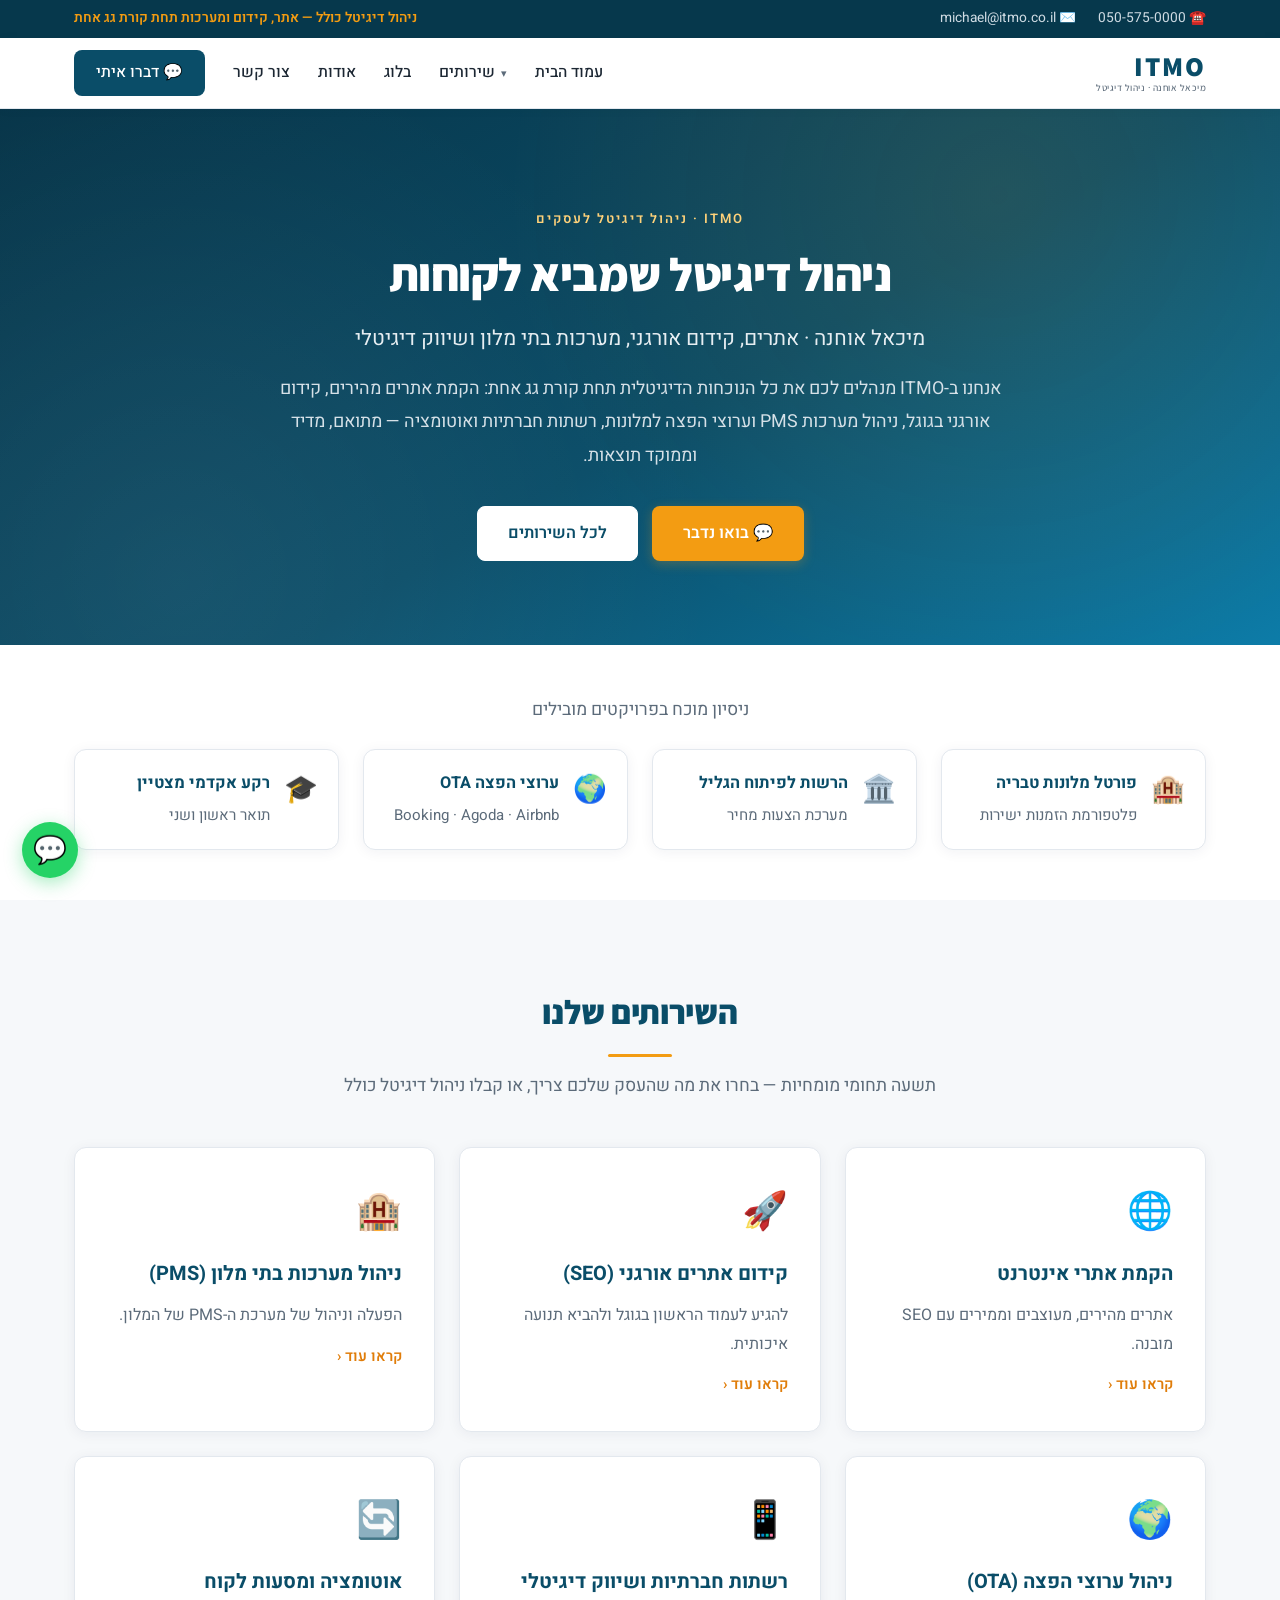
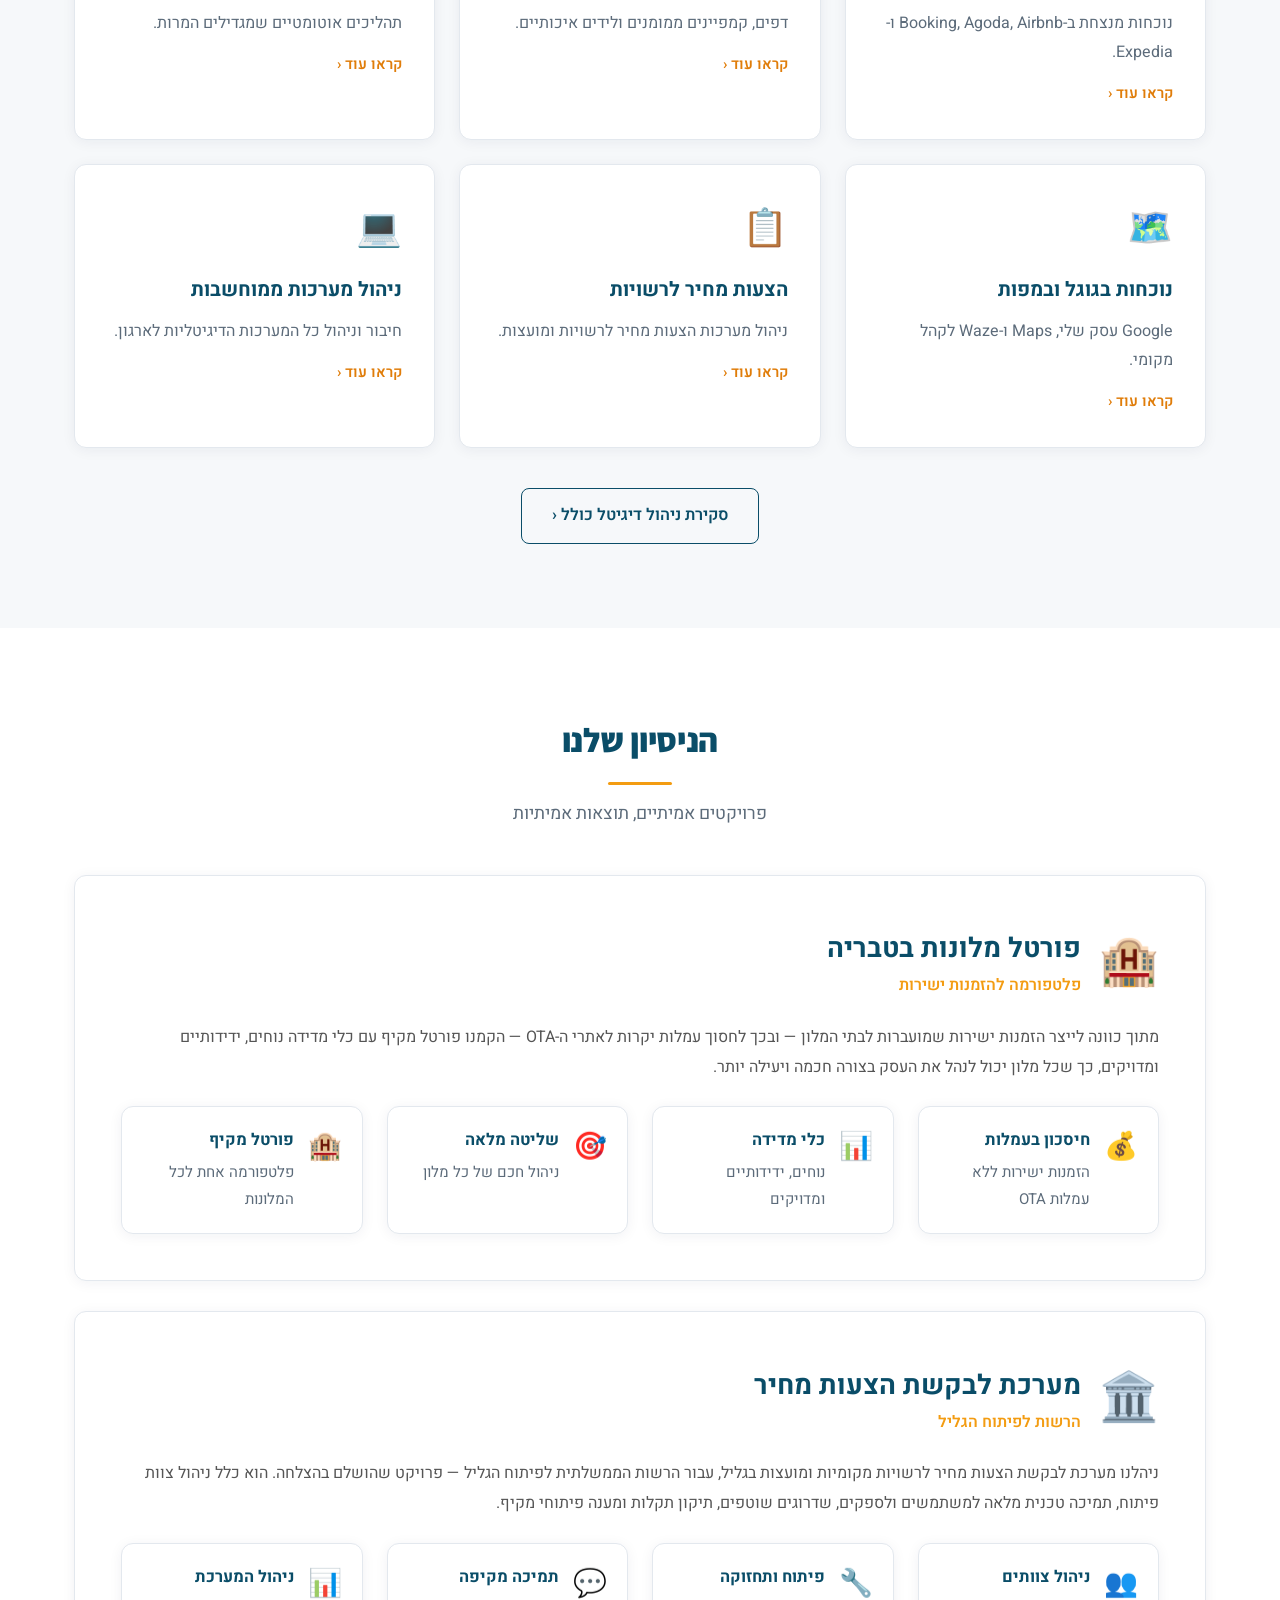
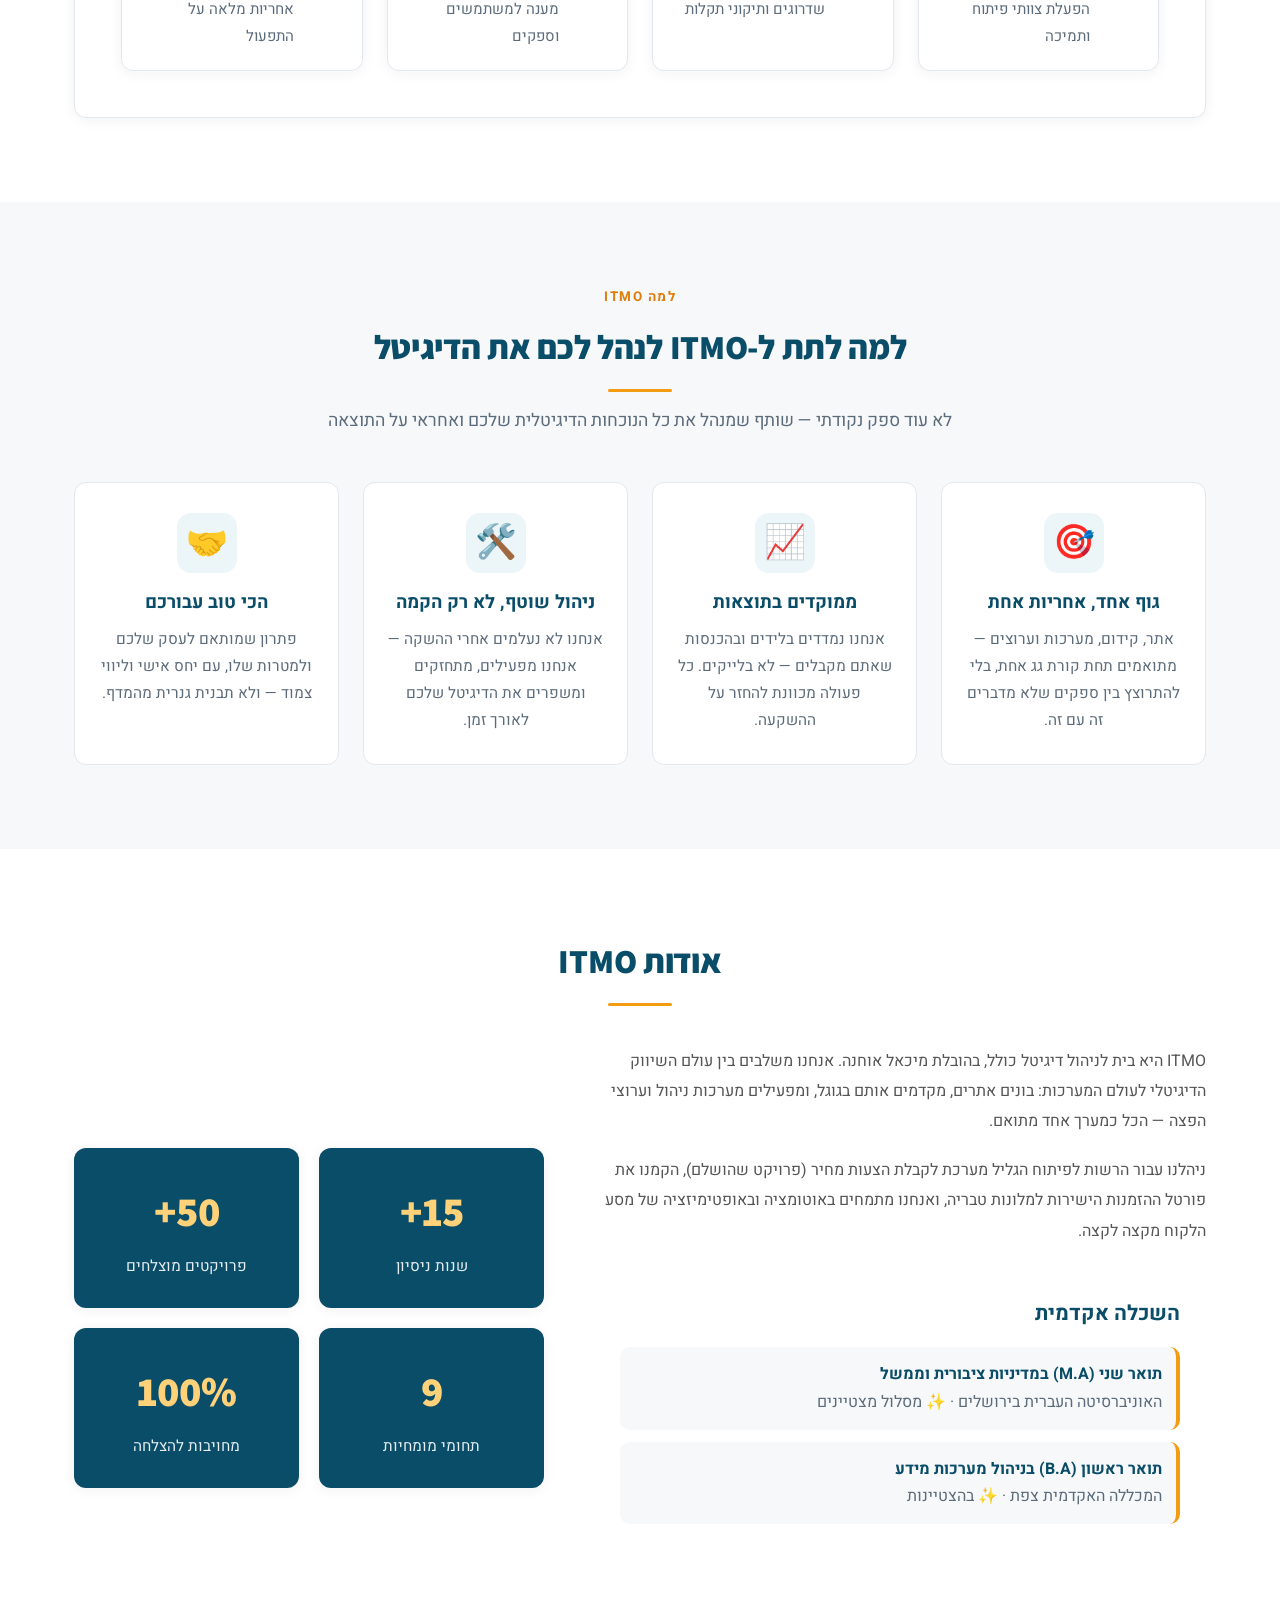
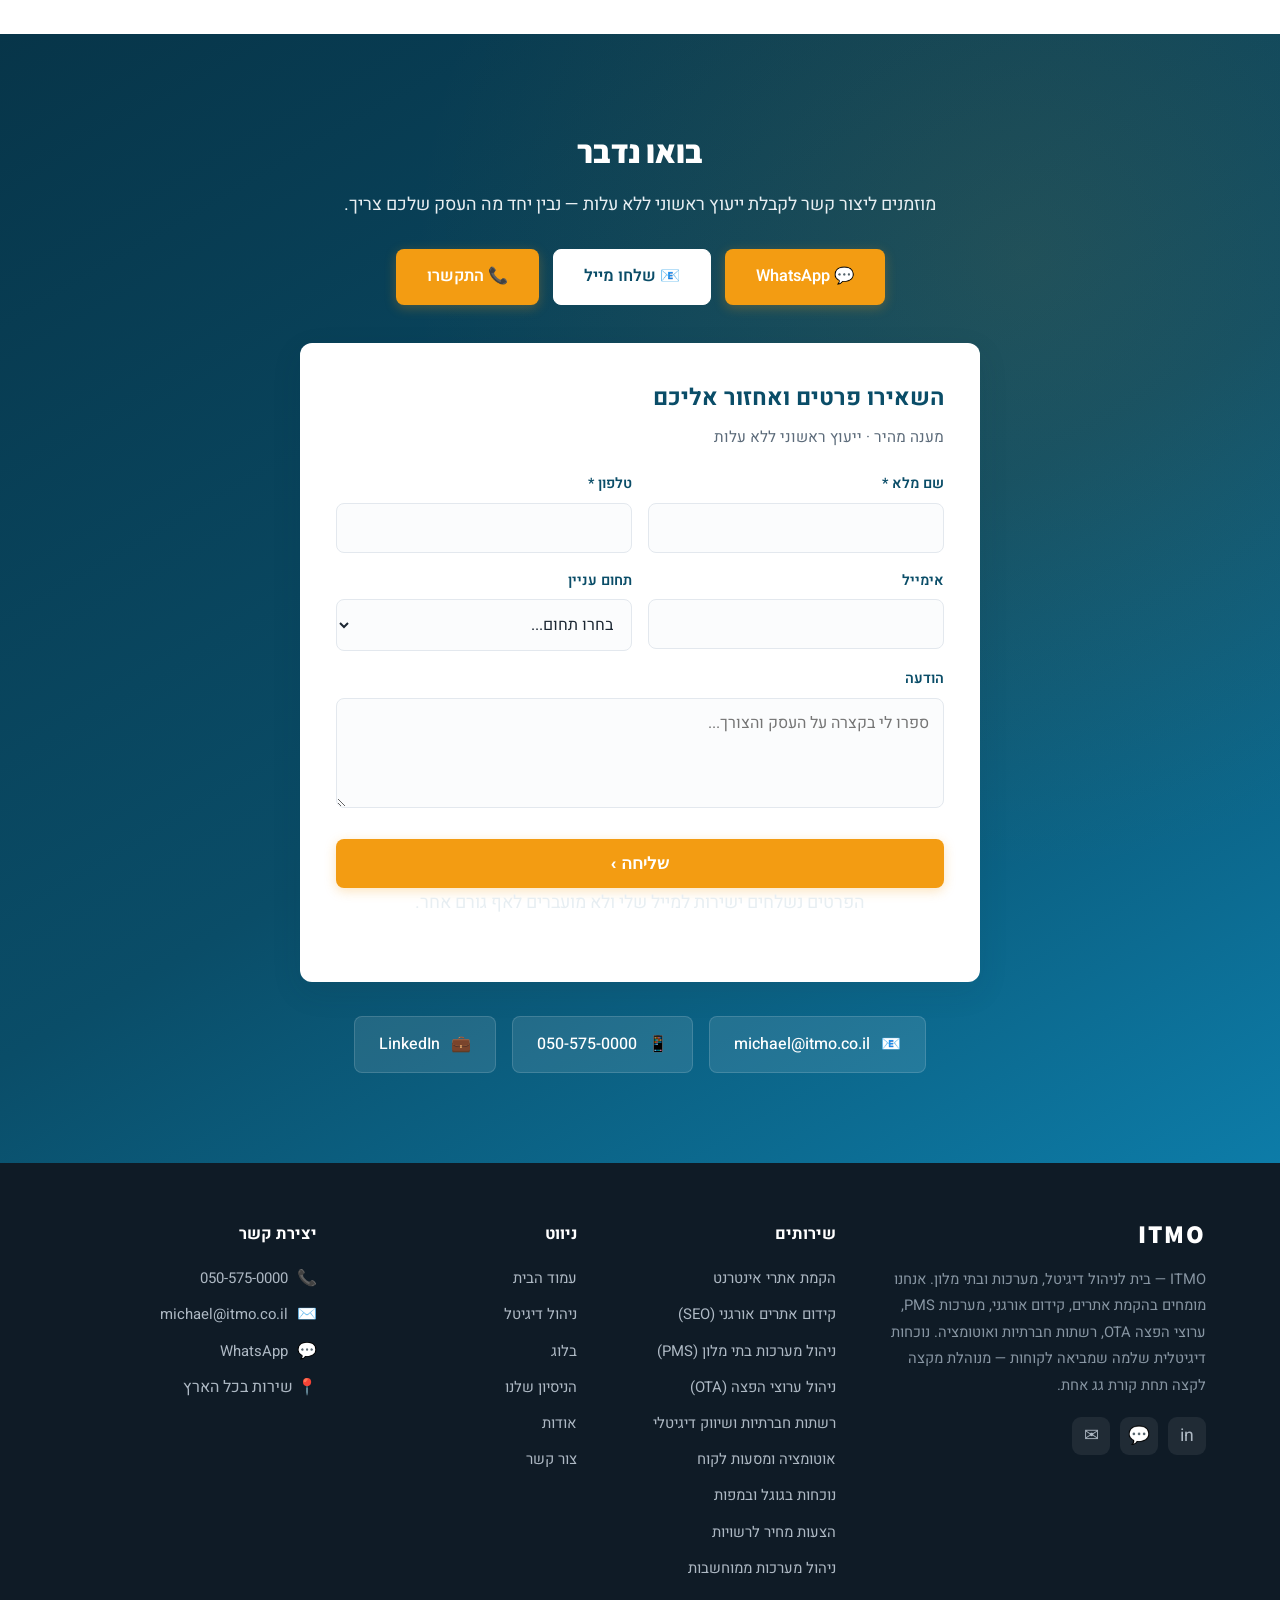
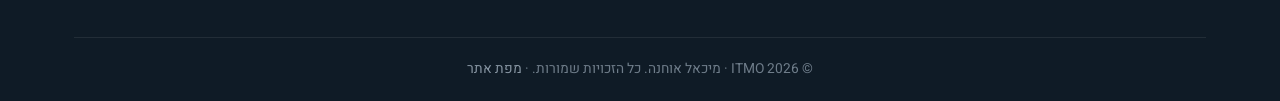
==== index.html @ 83b77271 "רענון עיצוב, קול ITMO, תיקון הגליל, טופס לידים פעיל" ====
<!DOCTYPE html>
<html lang="he" dir="rtl">
<head>
    <meta charset="UTF-8">
    <meta name="viewport" content="width=device-width, initial-scale=1.0">
    <title>ITMO - מיכאל אוחנה | ניהול דיגיטל, אתרים, SEO ומערכות בתי מלון</title>
    <meta name="description" content="מיכאל אוחנה (ITMO) — ניהול דיגיטל כולל: הקמת אתרים, קידום אורגני, מערכות בתי מלון, ערוצי הפצה OTA, רשתות חברתיות ואוטומציה. ניסיון מוכח ומדיד.">
    <meta name="keywords" content="מיכאל אוחנה, ITMO, ניהול דיגיטל, הקמת אתרים, קידום אתרים, SEO, מערכות PMS, ניהול בתי מלון, Booking, Agoda, Airbnb, ערוצי הפצה, רשתות חברתיות, אוטומציה, הרשות לפיתוח הגליל, מלונות טבריה">
    <meta name="author" content="מיכאל אוחנה - ITMO">
    <meta name="robots" content="index, follow, max-image-preview:large">
    <meta name="language" content="Hebrew">
    <meta name="geo.region" content="IL">
    <meta name="geo.placename" content="ישראל">
    <link rel="canonical" href="https://www.itmo.co.il/">

    <meta property="og:type" content="website">
    <meta property="og:url" content="https://www.itmo.co.il/">
    <meta property="og:title" content="ITMO - מיכאל אוחנה | ניהול דיגיטל, אתרים, SEO ומערכות בתי מלון">
    <meta property="og:description" content="מיכאל אוחנה (ITMO) — ניהול דיגיטל כולל: הקמת אתרים, קידום אורגני, מערכות בתי מלון, ערוצי הפצה OTA, רשתות חברתיות ואוטומציה. ניסיון מוכח ומדיד.">
    <meta property="og:locale" content="he_IL">
    <meta property="og:site_name" content="ITMO - מיכאל אוחנה">
    <meta property="og:image" content="https://www.itmo.co.il/assets/og-image.png">
    <meta property="og:image:width" content="1200">
    <meta property="og:image:height" content="630">
    <meta name="twitter:card" content="summary_large_image">
    <meta name="twitter:title" content="ITMO - מיכאל אוחנה | ניהול דיגיטל, אתרים, SEO ומערכות בתי מלון">
    <meta name="twitter:description" content="מיכאל אוחנה (ITMO) — ניהול דיגיטל כולל: הקמת אתרים, קידום אורגני, מערכות בתי מלון, ערוצי הפצה OTA, רשתות חברתיות ואוטומציה. ניסיון מוכח ומדיד.">
    <meta name="twitter:image" content="https://www.itmo.co.il/assets/og-image.png">

    <meta name="theme-color" content="#0a4d68">
    <link rel="icon" type="image/svg+xml" href="/assets/favicon.svg">
    <link rel="icon" href="/assets/favicon.ico" sizes="any">
    <link rel="icon" type="image/png" href="/assets/favicon-32.png">
    <link rel="apple-touch-icon" href="/assets/apple-touch-icon.png">

    <link rel="preconnect" href="https://fonts.googleapis.com">
    <link rel="preconnect" href="https://fonts.gstatic.com" crossorigin>
    <link href="https://fonts.googleapis.com/css2?family=Heebo:wght@300;400;500;600;700;800&family=Assistant:wght@300;400;600;700;800&display=swap" rel="stylesheet">
    <link rel="stylesheet" href="/assets/css/main.css">

    <script type="application/ld+json">
[
  {
    "@context": "https://schema.org",
    "@type": "ProfessionalService",
    "name": "ITMO - מיכאל אוחנה",
    "image": "https://www.itmo.co.il/assets/og-image.png",
    "description": "ניהול דיגיטל כולל: הקמת אתרים, קידום אורגני, מערכות ניהול בתי מלון, ערוצי הפצה OTA, רשתות חברתיות ואוטומציה.",
    "url": "https://www.itmo.co.il",
    "telephone": "+972-50-5750000",
    "email": "michael@itmo.co.il",
    "priceRange": "₪₪",
    "areaServed": {
      "@type": "Country",
      "name": "ישראל"
    },
    "address": {
      "@type": "PostalAddress",
      "addressCountry": "IL",
      "addressLocality": "ישראל"
    },
    "founder": {
      "@type": "Person",
      "name": "מיכאל אוחנה",
      "jobTitle": "מנהל דיגיטל, מערכות ובתי מלון",
      "email": "michael@itmo.co.il",
      "telephone": "+972-50-5750000",
      "alumniOf": [
        {
          "@type": "EducationalOrganization",
          "name": "האוניברסיטה העברית בירושלים",
          "description": "תואר שני במדיניות ציבורית וממשל - מסלול מצטיינים"
        },
        {
          "@type": "EducationalOrganization",
          "name": "המכללה האקדמית צפת",
          "description": "תואר ראשון בניהול מערכות מידע - בהצטיינות"
        }
      ]
    },
    "sameAs": [
      "https://linkedin.com/in/michael-ohana-informationtechnology",
      "https://wa.me/972505750000"
    ],
    "makesOffer": [
      {
        "@type": "Offer",
        "itemOffered": {
          "@type": "Service",
          "name": "הקמת אתרי אינטרנט",
          "url": "https://www.itmo.co.il/services/web-development.html"
        }
      },
      {
        "@type": "Offer",
        "itemOffered": {
          "@type": "Service",
          "name": "קידום אתרים אורגני (SEO)",
          "url": "https://www.itmo.co.il/services/seo.html"
        }
      },
      {
        "@type": "Offer",
        "itemOffered": {
          "@type": "Service",
          "name": "ניהול מערכות בתי מלון (PMS)",
          "url": "https://www.itmo.co.il/services/hotel-management-systems.html"
        }
      },
      {
        "@type": "Offer",
        "itemOffered": {
          "@type": "Service",
          "name": "ניהול ערוצי הפצה (OTA)",
          "url": "https://www.itmo.co.il/services/ota-channel-management.html"
        }
      },
      {
        "@type": "Offer",
        "itemOffered": {
          "@type": "Service",
          "name": "רשתות חברתיות ושיווק דיגיטלי",
          "url": "https://www.itmo.co.il/services/social-media-marketing.html"
        }
      },
      {
        "@type": "Offer",
        "itemOffered": {
          "@type": "Service",
          "name": "אוטומציה ומסעות לקוח",
          "url": "https://www.itmo.co.il/services/automation-customer-journey.html"
        }
      },
      {
        "@type": "Offer",
        "itemOffered": {
          "@type": "Service",
          "name": "נוכחות בגוגל ובמפות",
          "url": "https://www.itmo.co.il/services/google-business-local.html"
        }
      },
      {
        "@type": "Offer",
        "itemOffered": {
          "@type": "Service",
          "name": "הצעות מחיר לרשויות",
          "url": "https://www.itmo.co.il/services/procurement-systems.html"
        }
      },
      {
        "@type": "Offer",
        "itemOffered": {
          "@type": "Service",
          "name": "ניהול מערכות ממוחשבות",
          "url": "https://www.itmo.co.il/services/it-systems-management.html"
        }
      }
    ]
  },
  {
    "@context": "https://schema.org",
    "@type": "WebSite",
    "name": "ITMO - מיכאל אוחנה",
    "url": "https://www.itmo.co.il",
    "inLanguage": "he"
  }
]
    </script>
</head>
<body>
    <header class="site-header">
        <div class="topbar"><div class="container">
            <div class="tb-links">
                <a href="tel:+972-50-5750000">☎️ 050-575-0000</a>
                <a href="mailto:michael@itmo.co.il">✉️ michael@itmo.co.il</a>
            </div>
            <span class="tb-tag">ניהול דיגיטל כולל — אתר, קידום ומערכות תחת קורת גג אחת</span>
        </div></div>
        <div class="nav-wrap"><div class="container">
            <nav class="main-nav">
                <a href="/" class="logo">ITMO<small>מיכאל אוחנה · ניהול דיגיטל</small></a>
                <button class="nav-toggle" aria-label="תפריט" onclick="document.getElementById('navlinks').classList.toggle('open')">☰</button>
                <ul class="nav-links" id="navlinks">
                    <li><a href="/">עמוד הבית</a></li>
                    <li class="has-dropdown">
                        <a href="/services/digital-management.html">שירותים</a>
                        <ul class="dropdown">
                            <li><a href="/services/digital-management.html">🧭 ניהול דיגיטל (סקירה כללית)</a></li>
                            <li><a href="/services/web-development.html">🌐 הקמת אתרי אינטרנט</a></li><li><a href="/services/seo.html">🚀 קידום אתרים אורגני (SEO)</a></li><li><a href="/services/hotel-management-systems.html">🏨 ניהול מערכות בתי מלון (PMS)</a></li><li><a href="/services/ota-channel-management.html">🌍 ניהול ערוצי הפצה (OTA)</a></li><li><a href="/services/social-media-marketing.html">📱 רשתות חברתיות ושיווק דיגיטלי</a></li><li><a href="/services/automation-customer-journey.html">🔄 אוטומציה ומסעות לקוח</a></li><li><a href="/services/google-business-local.html">🗺️ נוכחות בגוגל ובמפות</a></li><li><a href="/services/procurement-systems.html">📋 הצעות מחיר לרשויות</a></li><li><a href="/services/it-systems-management.html">💻 ניהול מערכות ממוחשבות</a></li>
                        </ul>
                    </li>
                    <li><a href="/blog.html">בלוג</a></li>
                    <li><a href="/#about">אודות</a></li>
                    <li><a href="/#contact">צור קשר</a></li>
                    <li><a class="nav-cta" href="https://wa.me/972505750000" target="_blank" rel="noopener">💬 דברו איתי</a></li>
                </ul>
            </nav>
        </div></div>
    </header>
    <section class="hero"><div class="container"><div class="hero-content">
        <span class="eyebrow">ITMO · ניהול דיגיטל לעסקים</span>
        <h1>ניהול דיגיטל שמביא לקוחות</h1>
        <p class="subtitle">מיכאל אוחנה · אתרים, קידום אורגני, מערכות בתי מלון ושיווק דיגיטלי</p>
        <p class="description">אנחנו ב-ITMO מנהלים לכם את כל הנוכחות הדיגיטלית תחת קורת גג אחת: הקמת אתרים מהירים, קידום אורגני בגוגל, ניהול מערכות PMS וערוצי הפצה למלונות, רשתות חברתיות ואוטומציה — מתואם, מדיד וממוקד תוצאות.</p>
        <div class="cta-buttons">
            <a href="https://wa.me/972505750000" target="_blank" rel="noopener" class="btn btn-primary">💬 בואו נדבר</a>
            <a href="/services/digital-management.html" class="btn btn-secondary">לכל השירותים</a>
        </div></div></div></section>

    <section class="section section--white" style="padding:50px 0;"><div class="container">
        <p class="section-subtitle" style="margin-bottom:24px;">ניסיון מוכח בפרויקטים מובילים</p>
        <div class="grid grid-4" style="margin-top:0;">
            <div class="feature"><span class="ficon">🏨</span><div><strong>פורטל מלונות טבריה</strong><span>פלטפורמת הזמנות ישירות</span></div></div>
            <div class="feature"><span class="ficon">🏛️</span><div><strong>הרשות לפיתוח הגליל</strong><span>מערכת הצעות מחיר</span></div></div>
            <div class="feature"><span class="ficon">🌍</span><div><strong>ערוצי הפצה OTA</strong><span>Booking · Agoda · Airbnb</span></div></div>
            <div class="feature"><span class="ficon">🎓</span><div><strong>רקע אקדמי מצטיין</strong><span>תואר ראשון ושני</span></div></div>
        </div></div></section>

    <section id="services" class="section section--alt"><div class="container">
        <h2 class="section-title">השירותים שלנו</h2>
        <p class="section-subtitle">תשעה תחומי מומחיות — בחרו את מה שהעסק שלכם צריך, או קבלו ניהול דיגיטל כולל</p>
        <div class="grid grid-3"><a class="service-link" href="/services/web-development.html"><div class="card"><span class="icon">🌐</span><h3>הקמת אתרי אינטרנט</h3><p>אתרים מהירים, מעוצבים וממירים עם SEO מובנה.</p><span class="more">קראו עוד ‹</span></div></a><a class="service-link" href="/services/seo.html"><div class="card"><span class="icon">🚀</span><h3>קידום אתרים אורגני (SEO)</h3><p>להגיע לעמוד הראשון בגוגל ולהביא תנועה איכותית.</p><span class="more">קראו עוד ‹</span></div></a><a class="service-link" href="/services/hotel-management-systems.html"><div class="card"><span class="icon">🏨</span><h3>ניהול מערכות בתי מלון (PMS)</h3><p>הפעלה וניהול של מערכת ה-PMS של המלון.</p><span class="more">קראו עוד ‹</span></div></a><a class="service-link" href="/services/ota-channel-management.html"><div class="card"><span class="icon">🌍</span><h3>ניהול ערוצי הפצה (OTA)</h3><p>נוכחות מנצחת ב-Booking, Agoda, Airbnb ו-Expedia.</p><span class="more">קראו עוד ‹</span></div></a><a class="service-link" href="/services/social-media-marketing.html"><div class="card"><span class="icon">📱</span><h3>רשתות חברתיות ושיווק דיגיטלי</h3><p>דפים, קמפיינים ממומנים ולידים איכותיים.</p><span class="more">קראו עוד ‹</span></div></a><a class="service-link" href="/services/automation-customer-journey.html"><div class="card"><span class="icon">🔄</span><h3>אוטומציה ומסעות לקוח</h3><p>תהליכים אוטומטיים שמגדילים המרות.</p><span class="more">קראו עוד ‹</span></div></a><a class="service-link" href="/services/google-business-local.html"><div class="card"><span class="icon">🗺️</span><h3>נוכחות בגוגל ובמפות</h3><p>Google עסק שלי, Maps ו-Waze לקהל מקומי.</p><span class="more">קראו עוד ‹</span></div></a><a class="service-link" href="/services/procurement-systems.html"><div class="card"><span class="icon">📋</span><h3>הצעות מחיר לרשויות</h3><p>ניהול מערכות הצעות מחיר לרשויות ומועצות.</p><span class="more">קראו עוד ‹</span></div></a><a class="service-link" href="/services/it-systems-management.html"><div class="card"><span class="icon">💻</span><h3>ניהול מערכות ממוחשבות</h3><p>חיבור וניהול כל המערכות הדיגיטליות לארגון.</p><span class="more">קראו עוד ‹</span></div></a></div>
        <div style="text-align:center;margin-top:40px;"><a href="/services/digital-management.html" class="btn btn-outline">סקירת ניהול דיגיטל כולל ‹</a></div>
    </div></section>

    <section id="featured" class="section section--white"><div class="container">
        <h2 class="section-title">הניסיון שלנו</h2><p class="section-subtitle">פרויקטים אמיתיים, תוצאות אמיתיות</p>
        <div class="card" style="padding:46px;margin-top:30px;">
            <div style="display:flex;gap:18px;align-items:center;margin-bottom:18px;flex-wrap:wrap;">
                <div style="font-size:3rem;">🏨</div><div><h3 style="font-size:1.7rem;margin:0;">פורטל מלונות בטבריה</h3>
                <p style="color:var(--accent);font-weight:600;margin:0;">פלטפורמה להזמנות ישירות</p></div></div>
            <p style="color:#555;line-height:1.9;">מתוך כוונה לייצר הזמנות ישירות שמועברות לבתי המלון — ובכך לחסוך עמלות יקרות לאתרי ה-OTA — הקמנו פורטל מקיף עם כלי מדידה נוחים, ידידותיים ומדויקים, כך שכל מלון יכול לנהל את העסק בצורה חכמה ויעילה יותר.</p>
            <div class="grid grid-4" style="margin-top:24px;">
                <div class="feature"><span class="ficon">💰</span><div><strong>חיסכון בעמלות</strong><span>הזמנות ישירות ללא עמלות OTA</span></div></div>
                <div class="feature"><span class="ficon">📊</span><div><strong>כלי מדידה</strong><span>נוחים, ידידותיים ומדויקים</span></div></div>
                <div class="feature"><span class="ficon">🎯</span><div><strong>שליטה מלאה</strong><span>ניהול חכם של כל מלון</span></div></div>
                <div class="feature"><span class="ficon">🏨</span><div><strong>פורטל מקיף</strong><span>פלטפורמה אחת לכל המלונות</span></div></div>
            </div></div>
        <div class="card" style="padding:46px;margin-top:30px;">
            <div style="display:flex;gap:18px;align-items:center;margin-bottom:18px;flex-wrap:wrap;">
                <div style="font-size:3rem;">🏛️</div><div><h3 style="font-size:1.7rem;margin:0;">מערכת לבקשת הצעות מחיר</h3>
                <p style="color:var(--accent);font-weight:600;margin:0;">הרשות לפיתוח הגליל</p></div></div>
            <p style="color:#555;line-height:1.9;">ניהלנו מערכת לבקשת הצעות מחיר לרשויות מקומיות ומועצות בגליל, עבור הרשות הממשלתית לפיתוח הגליל — פרויקט שהושלם בהצלחה. הוא כלל ניהול צוות פיתוח, תמיכה טכנית מלאה למשתמשים ולספקים, שדרוגים שוטפים, תיקון תקלות ומענה פיתוחי מקיף.</p>
            <div class="grid grid-4" style="margin-top:24px;">
                <div class="feature"><span class="ficon">👥</span><div><strong>ניהול צוותים</strong><span>הפעלת צוותי פיתוח ותמיכה</span></div></div>
                <div class="feature"><span class="ficon">🔧</span><div><strong>פיתוח ותחזוקה</strong><span>שדרוגים ותיקוני תקלות</span></div></div>
                <div class="feature"><span class="ficon">💬</span><div><strong>תמיכה מקיפה</strong><span>מענה למשתמשים וספקים</span></div></div>
                <div class="feature"><span class="ficon">📊</span><div><strong>ניהול המערכת</strong><span>אחריות מלאה על התפעול</span></div></div>
            </div></div>
    </div></section>

        <section class="section why-band"><div class="container">
        <span class="section-eyebrow">למה ITMO</span>
        <h2 class="section-title">למה לתת ל-ITMO לנהל לכם את הדיגיטל</h2>
        <p class="section-subtitle">לא עוד ספק נקודתי — שותף שמנהל את כל הנוכחות הדיגיטלית שלכם ואחראי על התוצאה</p>
        <div class="why-grid">
            <div class="why-item"><span class="wicon">🎯</span><h4>גוף אחד, אחריות אחת</h4><p>אתר, קידום, מערכות וערוצים — מתואמים תחת קורת גג אחת, בלי להתרוצץ בין ספקים שלא מדברים זה עם זה.</p></div>
            <div class="why-item"><span class="wicon">📈</span><h4>ממוקדים בתוצאות</h4><p>אנחנו נמדדים בלידים ובהכנסות שאתם מקבלים — לא בלייקים. כל פעולה מכוונת להחזר על ההשקעה.</p></div>
            <div class="why-item"><span class="wicon">🛠️</span><h4>ניהול שוטף, לא רק הקמה</h4><p>אנחנו לא נעלמים אחרי ההשקה — אנחנו מפעילים, מתחזקים ומשפרים את הדיגיטל שלכם לאורך זמן.</p></div>
            <div class="why-item"><span class="wicon">🤝</span><h4>הכי טוב עבורכם</h4><p>פתרון שמותאם לעסק שלכם ולמטרות שלו, עם יחס אישי וליווי צמוד — ולא תבנית גנרית מהמדף.</p></div>
        </div>
    </div></section>

    <section id="about" class="section section--white"><div class="container">
        <h2 class="section-title">אודות ITMO</h2>
        <div style="display:grid;grid-template-columns:1.3fr 1fr;gap:50px;align-items:center;margin-top:40px;" class="about-grid">
            <div>
                <p style="color:#555;line-height:1.9;margin-bottom:18px;">ITMO היא בית לניהול דיגיטל כולל, בהובלת מיכאל אוחנה. אנחנו משלבים בין עולם השיווק הדיגיטלי לעולם המערכות: בונים אתרים, מקדמים אותם בגוגל, ומפעילים מערכות ניהול וערוצי הפצה — הכל כמערך אחד מתואם.</p>
                <p style="color:#555;line-height:1.9;margin-bottom:18px;">ניהלנו עבור הרשות לפיתוח הגליל מערכת לקבלת הצעות מחיר (פרויקט שהושלם), הקמנו את פורטל ההזמנות הישירות למלונות טבריה, ואנחנו מתמחים באוטומציה ובאופטימיזציה של מסע הלקוח מקצה לקצה.</p>
                <div class="education-section" style="margin-top:24px;padding:26px;background:#fff;border-radius:15px;">
                    <h4 style="color:var(--primary);font-size:1.3rem;margin-bottom:16px;">השכלה אקדמית</h4>
                    <div style="padding:14px;background:var(--light);border-radius:10px;border-right:4px solid var(--accent);margin-bottom:12px;">
                        <strong style="color:var(--primary);">תואר שני (M.A) במדיניות ציבורית וממשל</strong><br><span style="color:var(--muted);">האוניברסיטה העברית בירושלים · ✨ מסלול מצטיינים</span></div>
                    <div style="padding:14px;background:var(--light);border-radius:10px;border-right:4px solid var(--accent);">
                        <strong style="color:var(--primary);">תואר ראשון (B.A) בניהול מערכות מידע</strong><br><span style="color:var(--muted);">המכללה האקדמית צפת · ✨ בהצטיינות</span></div>
                </div></div>
            <div class="stats">
                <div class="stat-card"><span class="stat-number">15+</span><span class="stat-label">שנות ניסיון</span></div>
                <div class="stat-card"><span class="stat-number">50+</span><span class="stat-label">פרויקטים מוצלחים</span></div>
                <div class="stat-card"><span class="stat-number">9</span><span class="stat-label">תחומי מומחיות</span></div>
                <div class="stat-card"><span class="stat-number">100%</span><span class="stat-label">מחויבות להצלחה</span></div>
            </div></div>
    </div></section>

    <section id="contact" class="cta-band" style="padding:90px 0;"><div class="container">
        <h2>בואו נדבר</h2><p>מוזמנים ליצור קשר לקבלת ייעוץ ראשוני ללא עלות — נבין יחד מה העסק שלכם צריך.</p>
        <div class="cta-buttons">
            <a href="https://wa.me/972505750000" target="_blank" rel="noopener" class="btn btn-primary">💬 WhatsApp</a>
            <a href="mailto:michael@itmo.co.il" class="btn btn-secondary">📧 שלחו מייל</a>
            <a href="tel:+972-50-5750000" class="btn btn-primary">📞 התקשרו</a>
        </div>
        <form class="form-card" id="leadForm" action="https://formspree.io/f/xnjygkea" method="POST">
            <h3>השאירו פרטים ואחזור אליכם</h3><p class="sub">מענה מהיר · ייעוץ ראשוני ללא עלות</p>
            <div class="form-row">
                <div class="form-group"><label for="name">שם מלא *</label><input id="name" name="name" required></div>
                <div class="form-group"><label for="phone">טלפון *</label><input id="phone" name="phone" type="tel" required></div></div>
            <div class="form-row">
                <div class="form-group"><label for="email">אימייל</label><input id="email" name="email" type="email"></div>
                <div class="form-group"><label for="topic">תחום עניין</label><select id="topic" name="topic"><option value="">בחרו תחום...</option><option value="הקמת אתרי אינטרנט">הקמת אתרי אינטרנט</option><option value="קידום אתרים אורגני (SEO)">קידום אתרים אורגני (SEO)</option><option value="ניהול מערכות בתי מלון (PMS)">ניהול מערכות בתי מלון (PMS)</option><option value="ניהול ערוצי הפצה (OTA)">ניהול ערוצי הפצה (OTA)</option><option value="רשתות חברתיות ושיווק דיגיטלי">רשתות חברתיות ושיווק דיגיטלי</option><option value="אוטומציה ומסעות לקוח">אוטומציה ומסעות לקוח</option><option value="נוכחות בגוגל ובמפות">נוכחות בגוגל ובמפות</option><option value="הצעות מחיר לרשויות">הצעות מחיר לרשויות</option><option value="ניהול מערכות ממוחשבות">ניהול מערכות ממוחשבות</option></select></div></div>
            <div class="form-group"><label for="message">הודעה</label><textarea id="message" name="message" placeholder="ספרו לי בקצרה על העסק והצורך..."></textarea></div>
            <button type="submit" class="btn btn-primary">שליחה ›</button>
            <p class="form-note">הפרטים נשלחים ישירות למייל שלי ולא מועברים לאף גורם אחר.</p>
            <div class="form-status" id="formStatus"></div>
        </form>
        <div class="contact-info">
            <div class="contact-item"><span class="icon">📧</span><a href="mailto:michael@itmo.co.il">michael@itmo.co.il</a></div>
            <div class="contact-item"><span class="icon">📱</span><a href="tel:+972-50-5750000">050-575-0000</a></div>
            <div class="contact-item"><span class="icon">💼</span><a href="https://linkedin.com/in/michael-ohana-informationtechnology" target="_blank" rel="noopener">LinkedIn</a></div>
        </div></div></section>
    <script>
      (function(){
        var f=document.getElementById('leadForm'), s=document.getElementById('formStatus');
        if(!f) return;
        f.addEventListener('submit',function(e){
          e.preventDefault();
          var btn=f.querySelector('button[type=submit]'); btn.disabled=true; btn.textContent='שולח...';
          fetch(f.action,{method:'POST',body:new FormData(f),headers:{'Accept':'application/json'}})
          .then(function(r){ if(r.ok){ s.className='form-status ok'; s.textContent='תודה! הפרטים התקבלו ואחזור אליכם בהקדם.'; f.reset(); } else { s.className='form-status err'; s.textContent='אופס, הייתה תקלה. אפשר לפנות אליי בוואטסאפ או בטלפון.'; } })
          .catch(function(){ s.className='form-status err'; s.textContent='אופס, הייתה תקלה. אפשר לפנות אליי בוואטסאפ או בטלפון.'; })
          .finally(function(){ btn.disabled=false; btn.textContent='שליחה ›'; });
        });
      })();
    </script>
    <footer class="site-footer">
        <div class="container">
            <div class="footer-grid">
                <div class="footer-col footer-brand">
                    <a href="/" class="logo">ITMO</a>
                    <p class="footer-about">
                        ITMO — בית לניהול דיגיטל, מערכות ובתי מלון. אנחנו מומחים בהקמת אתרים, קידום אורגני,
                        מערכות PMS, ערוצי הפצה OTA, רשתות חברתיות ואוטומציה. נוכחות דיגיטלית שלמה
                        שמביאה לקוחות — מנוהלת מקצה לקצה תחת קורת גג אחת.
                    </p>
                    <div class="footer-social">
                        <a href="https://linkedin.com/in/michael-ohana-informationtechnology" target="_blank" rel="noopener" aria-label="LinkedIn">in</a>
                        <a href="https://wa.me/972505750000" target="_blank" rel="noopener" aria-label="WhatsApp">💬</a>
                        <a href="mailto:michael@itmo.co.il" aria-label="Email">✉</a>
                    </div>
                </div>
                <div class="footer-col">
                    <h4>שירותים</h4>
                    <ul><li><a href="/services/web-development.html">הקמת אתרי אינטרנט</a></li><li><a href="/services/seo.html">קידום אתרים אורגני (SEO)</a></li><li><a href="/services/hotel-management-systems.html">ניהול מערכות בתי מלון (PMS)</a></li><li><a href="/services/ota-channel-management.html">ניהול ערוצי הפצה (OTA)</a></li><li><a href="/services/social-media-marketing.html">רשתות חברתיות ושיווק דיגיטלי</a></li><li><a href="/services/automation-customer-journey.html">אוטומציה ומסעות לקוח</a></li><li><a href="/services/google-business-local.html">נוכחות בגוגל ובמפות</a></li><li><a href="/services/procurement-systems.html">הצעות מחיר לרשויות</a></li><li><a href="/services/it-systems-management.html">ניהול מערכות ממוחשבות</a></li></ul>
                </div>
                <div class="footer-col">
                    <h4>ניווט</h4>
                    <ul>
                        <li><a href="/">עמוד הבית</a></li>
                        <li><a href="/services/digital-management.html">ניהול דיגיטל</a></li>
                        <li><a href="/blog.html">בלוג</a></li>
                        <li><a href="/#featured">הניסיון שלנו</a></li>
                        <li><a href="/#about">אודות</a></li>
                        <li><a href="/#contact">צור קשר</a></li>
                    </ul>
                </div>
                <div class="footer-col">
                    <h4>יצירת קשר</h4>
                    <ul class="footer-contact">
                        <li>📞 <a href="tel:+972-50-5750000">050-575-0000</a></li>
                        <li>✉️ <a href="mailto:michael@itmo.co.il">michael@itmo.co.il</a></li>
                        <li>💬 <a href="https://wa.me/972505750000" target="_blank" rel="noopener">WhatsApp</a></li>
                        <li>📍 שירות בכל הארץ</li>
                    </ul>
                </div>
            </div>
            <div class="footer-bottom">
                <p>&copy; 2026 ITMO · מיכאל אוחנה. כל הזכויות שמורות. · <a href="/sitemap.xml">מפת אתר</a></p>
            </div>
        </div>
    </footer>
    <a class="wa-float" href="https://wa.me/972505750000" target="_blank" rel="noopener" aria-label="WhatsApp">💬</a>
    <script>
      document.querySelectorAll('.nav-links a:not(.has-dropdown > a)').forEach(a=>{
        a.addEventListener('click',()=>document.getElementById('navlinks').classList.remove('open'));
      });
    </script>
</body>
</html>
---- assets/css/main.css ----
/* ============================================
   ITMO – ניהול דיגיטל | Shared Stylesheet
   RTL Hebrew | Professional, restrained, corporate
   ============================================ */

:root {
    --primary: #0a4d68;
    --primary-light: #0d7ca8;
    --primary-dark: #06384c;
    --accent: #f39c12;
    --accent-dark: #e07d0a;
    --ink: #1c2733;
    --dark: #1c2733;
    --muted: #5c6b7a;
    --light: #f6f8fa;
    --line: #e3e8ee;
    --line-soft: #eef2f6;
    --gradient-1: linear-gradient(135deg, #0a4d68 0%, #0d7ca8 100%);
    --gradient-2: linear-gradient(135deg, #f39c12 0%, #e07d0a 100%);
    --gradient-hero: linear-gradient(150deg, #073549 0%, #0a4d68 55%, #0d7ca8 100%);
    --shadow: 0 2px 14px rgba(16, 42, 67, 0.06);
    --shadow-hover: 0 10px 30px rgba(16, 42, 67, 0.11);
    --radius: 12px;
    --radius-sm: 8px;
}

* { margin: 0; padding: 0; box-sizing: border-box; }
html { scroll-behavior: smooth; }
body {
    font-family: 'Heebo', sans-serif;
    background: #fff;
    color: var(--ink);
    line-height: 1.7;
    overflow-x: hidden;
    -webkit-font-smoothing: antialiased;
}
a { color: inherit; }
.container { max-width: 1180px; margin: 0 auto; padding: 0 24px; }
.section { padding: 84px 0; }
.section--alt { background: var(--light); }
.section--white { background: #fff; }
img { max-width: 100%; height: auto; }

/* ---------- Top utility bar ---------- */
.topbar { background: var(--primary-dark); color: #cfdbe3; font-size: 0.86rem; }
.topbar .container { display: flex; justify-content: space-between; align-items: center; height: 38px; }
.topbar a { color: #cfdbe3; text-decoration: none; transition: color .2s; }
.topbar a:hover { color: #fff; }
.topbar .tb-links { display: flex; gap: 22px; }
.topbar .tb-tag { color: var(--accent); font-weight: 600; }
@media (max-width: 768px){ .topbar .tb-tag { display: none; } .topbar .container { justify-content: center; } }

/* ---------- Header ---------- */
header.site-header { position: sticky; top: 0; z-index: 1000; }
.nav-wrap { background: #fff; border-bottom: 1px solid var(--line); box-shadow: 0 1px 10px rgba(16,42,67,0.04); }
nav.main-nav { display: flex; justify-content: space-between; align-items: center; gap: 20px; height: 70px; }

.logo { font-family: 'Assistant', sans-serif; font-size: 1.7rem; color: var(--primary);
    font-weight: 800; letter-spacing: 2px; text-decoration: none; line-height: 1; }
.logo small { display: block; font-size: 0.6rem; letter-spacing: .5px; font-weight: 500;
    color: var(--muted); margin-top: 3px; }

.nav-links { display: flex; gap: 28px; list-style: none; align-items: center; }
.nav-links > li { position: relative; }
.nav-links a { color: var(--ink); text-decoration: none; font-weight: 500; font-size: 0.98rem;
    transition: color .2s; padding: 8px 0; display: inline-block; }
.nav-links > li > a:hover { color: var(--primary-light); }
.nav-links > li > a::after { content: ''; position: absolute; bottom: 2px; right: 0;
    width: 0; height: 2px; background: var(--accent); transition: width .25s ease; }
.nav-links > li > a:hover::after { width: 100%; }

.has-dropdown > a::before { content: '▾'; margin-left: 6px; font-size: 0.7em; color: var(--muted); }
.dropdown { position: absolute; top: 100%; right: 0; min-width: 290px; background: #fff;
    border: 1px solid var(--line); border-radius: var(--radius); box-shadow: var(--shadow-hover);
    padding: 8px; list-style: none; opacity: 0; visibility: hidden; transform: translateY(10px);
    transition: all .22s ease; z-index: 1100; }
.has-dropdown:hover .dropdown, .has-dropdown:focus-within .dropdown { opacity: 1; visibility: visible; transform: translateY(6px); }
.dropdown li a { display: block; color: var(--ink); padding: 10px 14px; border-radius: var(--radius-sm);
    font-weight: 500; font-size: 0.95rem; }
.dropdown li a::after { display: none; }
.dropdown li a:hover { background: var(--light); color: var(--primary); }

.nav-cta { background: var(--primary) !important; color: #fff !important; padding: 10px 22px !important;
    border-radius: var(--radius-sm); font-weight: 600; transition: background .2s; }
.nav-cta:hover { background: var(--primary-dark) !important; }
.nav-cta::after { display: none !important; }
.nav-toggle { display: none; background: none; border: none; color: var(--primary); font-size: 1.6rem; cursor: pointer; }

/* ---------- Buttons ---------- */
.btn { padding: 13px 30px; border-radius: var(--radius-sm); text-decoration: none; font-weight: 600;
    font-size: 1.02rem; transition: all .22s ease; display: inline-block; cursor: pointer; border: 1.5px solid transparent; }
.btn-primary { background: var(--accent); color: #fff; box-shadow: 0 3px 12px rgba(243,156,18,.28); }
.btn-primary:hover { background: var(--accent-dark); transform: translateY(-2px); box-shadow: 0 6px 18px rgba(243,156,18,.34); }
.btn-secondary { background: #fff; color: var(--primary); border-color: #fff; }
.btn-secondary:hover { transform: translateY(-2px); box-shadow: 0 6px 18px rgba(0,0,0,.12); }
.btn-outline { background: transparent; color: var(--primary); border-color: var(--primary); }
.btn-outline:hover { background: var(--primary); color: #fff; }

/* ---------- Hero ---------- */
.hero { background: var(--gradient-hero); color: #fff; position: relative; overflow: hidden;
    padding: 96px 0 84px; text-align: center; }
.hero::before { content: ''; position: absolute; inset: 0;
    background: radial-gradient(circle at 78% 16%, rgba(243,156,18,0.10) 0%, transparent 45%),
                radial-gradient(circle at 14% 88%, rgba(255,255,255,0.06) 0%, transparent 45%);
    pointer-events: none; }
.hero-content { position: relative; z-index: 1; max-width: 900px; margin: 0 auto; }
.hero .eyebrow { display: inline-block; font-size: 0.82rem; letter-spacing: 2px; text-transform: uppercase;
    color: #ffd27a; font-weight: 600; margin-bottom: 16px; }
.hero h1 { font-family: 'Assistant', sans-serif; font-size: 2.9rem; font-weight: 800;
    margin-bottom: 18px; line-height: 1.22; letter-spacing: -.5px; }
.hero .subtitle { font-size: 1.3rem; font-weight: 400; margin-bottom: 16px; color: #e7eef2; }
.hero .description { font-size: 1.12rem; line-height: 1.85; margin: 0 auto 34px; max-width: 740px; color: #d6e1e8; }
.page-hero { padding: 80px 0 64px; }
.page-hero h1 { font-size: 2.5rem; }

.cta-buttons { display: flex; gap: 14px; justify-content: center; flex-wrap: wrap; }

/* ---------- Breadcrumb ---------- */
.breadcrumb { background: #fff; border-bottom: 1px solid var(--line); padding: 13px 0; font-size: 0.88rem; }
.breadcrumb ol { list-style: none; display: flex; flex-wrap: wrap; gap: 8px; align-items: center; }
.breadcrumb a { color: var(--primary-light); text-decoration: none; }
.breadcrumb a:hover { text-decoration: underline; }
.breadcrumb li:not(:last-child)::after { content: '‹'; margin-right: 8px; color: #b6c0ca; }
.breadcrumb li[aria-current] { color: var(--muted); }

/* ---------- Section titles ---------- */
.section-eyebrow { display: block; text-align: center; color: var(--accent-dark); font-weight: 700;
    font-size: 0.84rem; letter-spacing: 1.5px; text-transform: uppercase; margin-bottom: 10px; }
.section-title { text-align: center; font-family: 'Assistant', sans-serif; font-size: 2.1rem;
    margin-bottom: 14px; color: var(--primary); position: relative; padding-bottom: 16px; font-weight: 800; letter-spacing: -.3px; }
.section-title::after { content: ''; position: absolute; bottom: 0; right: 50%; transform: translateX(50%);
    width: 64px; height: 3px; background: var(--accent); border-radius: 2px; }
.section-title.start { text-align: right; }
.section-title.start::after { right: 0; transform: none; }
.section-subtitle { text-align: center; font-size: 1.1rem; color: var(--muted); margin: 0 auto 46px; max-width: 720px; }

/* ---------- Prose ---------- */
.prose { max-width: 800px; margin: 0 auto; }
.prose p { color: #3d4a57; font-size: 1.07rem; line-height: 1.95; margin-bottom: 18px; }
.prose h2 { color: var(--primary); font-size: 1.6rem; margin: 34px 0 12px; font-weight: 700; letter-spacing: -.3px; }
.prose h3 { color: var(--primary); font-size: 1.25rem; margin: 24px 0 10px; font-weight: 600; }
.prose ul { margin: 0 0 18px; padding-right: 4px; list-style: none; }
.prose ul li { position: relative; padding: 6px 26px 6px 0; color: #3d4a57; }
.prose ul li::before { content: '←'; position: absolute; right: 0; color: var(--accent); font-weight: 700; }
.prose strong { color: var(--primary-dark); }
.prose a { color: var(--primary-light); font-weight: 600; }

/* ---------- Grids & cards ---------- */
.grid { display: grid; gap: 24px; margin-top: 40px; }
.grid-3 { grid-template-columns: repeat(auto-fit, minmax(300px, 1fr)); }
.grid-2 { grid-template-columns: repeat(auto-fit, minmax(320px, 1fr)); }
.grid-4 { grid-template-columns: repeat(auto-fit, minmax(230px, 1fr)); }

.card { background: #fff; border-radius: var(--radius); padding: 32px; box-shadow: var(--shadow);
    transition: transform .22s ease, box-shadow .22s ease, border-color .22s ease;
    border: 1px solid var(--line); position: relative; overflow: hidden; }
.card:hover { transform: translateY(-4px); box-shadow: var(--shadow-hover); border-color: #cfe0ea; }
.card .icon { font-size: 2.3rem; margin-bottom: 14px; display: inline-block; }
.card h3 { color: var(--primary); font-size: 1.25rem; margin-bottom: 10px; font-weight: 700; }
.card p { color: var(--muted); line-height: 1.8; }
.card ul { list-style: none; margin-top: 12px; }
.card ul li { color: #45525f; padding: 6px 0; padding-right: 24px; position: relative; }
.card ul li::before { content: '✓'; position: absolute; right: 0; color: var(--accent); font-weight: bold; }

a.service-link { text-decoration: none; color: inherit; display: block; height: 100%; }
a.service-link .card { height: 100%; }
.card .more { display: inline-block; margin-top: 14px; color: var(--accent-dark); font-weight: 600; font-size: 0.92rem; }
a.service-link:hover .more { text-decoration: underline; }

.feature { display: flex; gap: 14px; align-items: flex-start; background: #fff;
    padding: 20px; border-radius: var(--radius); border: 1px solid var(--line); box-shadow: var(--shadow); }
.feature .ficon { font-size: 1.7rem; flex-shrink: 0; line-height: 1.4; }
.feature strong { display: block; color: var(--primary); margin-bottom: 4px; font-size: 1.02rem; }
.feature span { color: var(--muted); font-size: 0.94rem; }

/* ---------- Process steps ---------- */
.steps { counter-reset: step; display: grid; gap: 20px; margin-top: 48px;
    grid-template-columns: repeat(auto-fit, minmax(240px, 1fr)); }
.step { background: #fff; border: 1px solid var(--line); border-radius: var(--radius); padding: 28px 24px; position: relative; box-shadow: var(--shadow); }
.step::before { counter-increment: step; content: counter(step); position: absolute; top: -16px; right: 24px;
    width: 40px; height: 40px; border-radius: 10px; background: var(--primary); color: #fff;
    display: flex; align-items: center; justify-content: center; font-weight: 800; font-size: 1.05rem;
    box-shadow: 0 4px 12px rgba(10,77,104,.3); }
.step h4 { color: var(--primary); font-size: 1.12rem; margin: 12px 0 8px; font-weight: 700; }
.step p { color: var(--muted); font-size: 0.96rem; }

/* ---------- Stats ---------- */
.stats { display: grid; grid-template-columns: repeat(auto-fit, minmax(170px,1fr)); gap: 20px; margin-top: 40px; }
.stat-card { background: var(--primary); padding: 28px; border-radius: var(--radius); text-align: center;
    color: #fff; box-shadow: var(--shadow); transition: transform .2s ease; }
.stat-card:hover { transform: translateY(-3px); }
.stat-number { font-size: 2.6rem; font-weight: 800; display: block; margin-bottom: 6px; font-family: 'Assistant', sans-serif; color: #ffd27a; }
.stat-label { font-size: 0.96rem; font-weight: 400; color: #e7eef2; }

/* ---------- FAQ ---------- */
.faq { max-width: 840px; margin: 44px auto 0; }
.faq-item { background: #fff; border: 1px solid var(--line); border-radius: var(--radius); margin-bottom: 12px; overflow: hidden; }
.faq-item summary { cursor: pointer; padding: 19px 22px; font-weight: 600; color: var(--primary); font-size: 1.05rem;
    list-style: none; display: flex; justify-content: space-between; align-items: center; gap: 12px; }
.faq-item summary::-webkit-details-marker { display: none; }
.faq-item summary::after { content: '+'; font-size: 1.4rem; color: var(--accent); transition: transform .2s; }
.faq-item[open] summary::after { transform: rotate(45deg); }
.faq-item .faq-body { padding: 0 22px 20px; color: #45525f; line-height: 1.9; }

/* ---------- CTA band ---------- */
.cta-band { background: var(--gradient-hero); color: #fff; text-align: center; padding: 66px 0; position: relative; overflow: hidden; }
.cta-band::before { content: ''; position: absolute; inset: 0;
    background: radial-gradient(circle at 80% 20%, rgba(243,156,18,0.10) 0%, transparent 45%); pointer-events: none; }
.cta-band > .container { position: relative; z-index: 1; }
.cta-band h2 { font-family: 'Assistant', sans-serif; font-size: 2rem; margin-bottom: 12px; font-weight: 800; }
.cta-band p { font-size: 1.12rem; max-width: 620px; margin: 0 auto 28px; color: #e7eef2; }

/* ---------- Related ---------- */
.related .related-grid { display: grid; grid-template-columns: repeat(auto-fit, minmax(240px,1fr)); gap: 16px; margin-top: 28px; }
.related-card { background: #fff; border-radius: var(--radius); padding: 20px; box-shadow: var(--shadow);
    text-decoration: none; color: inherit; transition: all .2s ease; display: flex; gap: 14px; align-items: center; border: 1px solid var(--line); }
.related-card:hover { transform: translateY(-3px); border-color: #cfe0ea; box-shadow: var(--shadow-hover); }
.related-card .ricon { font-size: 1.7rem; }
.related-card strong { color: var(--primary); display: block; font-size: 1rem; }

/* ---------- Why / trust band ---------- */
.why-band { background: var(--light); }
.why-grid { display: grid; grid-template-columns: repeat(auto-fit, minmax(250px,1fr)); gap: 24px; margin-top: 40px; }
.why-item { text-align: center; padding: 30px 24px; background: #fff; border: 1px solid var(--line); border-radius: var(--radius); }
.why-item .wicon { font-size: 2.1rem; display: inline-flex; width: 60px; height: 60px; align-items: center; justify-content: center;
    background: rgba(13,124,168,.08); border-radius: 14px; margin-bottom: 14px; }
.why-item h4 { color: var(--primary); font-size: 1.15rem; margin-bottom: 8px; font-weight: 700; }
.why-item p { color: var(--muted); font-size: 0.96rem; line-height: 1.75; }

/* ---------- Contact ---------- */
.contact-info { display: flex; justify-content: center; gap: 16px; margin-top: 34px; flex-wrap: wrap; }
.contact-item { display: flex; align-items: center; gap: 11px; background: rgba(255,255,255,0.10);
    padding: 14px 24px; border-radius: var(--radius-sm); border: 1px solid rgba(255,255,255,.14); transition: background .2s; }
.contact-item:hover { background: rgba(255,255,255,0.18); }
.contact-item a { color: #fff; text-decoration: none; font-weight: 500; }

/* ---------- Contact form ---------- */
.form-card { background:#fff; border-radius:var(--radius); padding:36px; max-width:680px; margin:38px auto 0;
    box-shadow:var(--shadow-hover); text-align:right; color: var(--ink); }
.form-card h3 { color:var(--primary); font-size:1.45rem; margin-bottom:6px; font-weight:700; }
.form-card .sub { color:var(--muted); margin-bottom:22px; font-size:0.96rem; }
.form-row { display:grid; grid-template-columns:1fr 1fr; gap:16px; }
.form-group { margin-bottom:16px; }
.form-group label { display:block; color:var(--primary); font-weight:600; font-size:0.9rem; margin-bottom:6px; }
.form-group input, .form-group select, .form-group textarea { width:100%; padding:12px 14px; border:1.5px solid var(--line);
    border-radius:var(--radius-sm); font-family:inherit; font-size:1rem; color:var(--ink); background:#fbfcfd; transition:border-color .2s, box-shadow .2s; }
.form-group input:focus, .form-group select:focus, .form-group textarea:focus { outline:none; border-color:var(--primary-light); box-shadow:0 0 0 3px rgba(13,124,168,0.12); }
.form-group textarea { resize:vertical; min-height:110px; }
.form-card button[type=submit] { width:100%; margin-top:6px; font-size:1.08rem; }
.form-note { text-align:center; color:var(--muted); font-size:0.84rem; margin-top:12px; }
.form-status { display:none; margin-top:16px; padding:14px 18px; border-radius:var(--radius-sm); font-weight:600; text-align:center; }
.form-status.ok { display:block; background:#e7f6ec; color:#1e7e44; }
.form-status.err { display:block; background:#fdecec; color:#c0392b; }
@media (max-width:600px){ .form-row{ grid-template-columns:1fr; } }

/* ---------- Footer ---------- */
.site-footer { background: #0f1b26; color: #aeb9c4; padding: 58px 0 0; }
.footer-grid { display: grid; grid-template-columns: 1.5fr 1fr 1fr 1.1fr; gap: 38px; }
.footer-col h4 { color: #fff; font-size: 1.02rem; margin-bottom: 16px; font-weight: 700; }
.footer-col ul { list-style: none; }
.footer-col ul li { margin-bottom: 9px; }
.footer-col a { color: #aeb9c4; text-decoration: none; font-size: 0.93rem; transition: color .2s; }
.footer-col a:hover { color: var(--accent); }
.footer-brand .logo { color: #fff; font-size: 1.6rem; }
.footer-brand .logo small { color: #8896a3; }
.footer-about { font-size: 0.92rem; line-height: 1.8; margin: 14px 0 18px; color: #8896a3; }
.footer-social { display: flex; gap: 10px; }
.footer-social a { width: 38px; height: 38px; border-radius: 9px; background: rgba(255,255,255,0.07);
    display: flex; align-items: center; justify-content: center; font-size: 1.1rem; transition: all .2s; }
.footer-social a:hover { background: var(--accent); transform: translateY(-2px); }
.footer-contact li { display: flex; gap: 9px; align-items: center; }
.footer-bottom { border-top: 1px solid rgba(255,255,255,0.08); margin-top: 46px; padding: 20px 0;
    text-align: center; font-size: 0.86rem; color: #6f7d8a; }
.footer-bottom a { color: #8896a3; text-decoration: none; }

/* ---------- WhatsApp float ---------- */
.wa-float { position: fixed; bottom: 22px; left: 22px; width: 56px; height: 56px; border-radius: 50%;
    background: #25D366; color: #fff; display: flex; align-items: center; justify-content: center;
    font-size: 1.7rem; box-shadow: 0 5px 18px rgba(37,211,102,0.4); z-index: 999; text-decoration: none; transition: transform .2s; }
.wa-float:hover { transform: scale(1.07); }

/* ---------- Responsive ---------- */
@media (max-width: 900px) { .footer-grid { grid-template-columns: 1fr 1fr; gap: 28px; } }
@media (max-width: 768px) {
    .hero h1 { font-size: 2.1rem; }
    .page-hero h1 { font-size: 1.85rem; }
    .hero .subtitle { font-size: 1.1rem; }
    .nav-links { position: fixed; top: 108px; right: 0; left: 0; background: #fff; border-top: 1px solid var(--line);
        flex-direction: column; align-items: stretch; gap: 0; padding: 8px 24px 18px; max-height: 0; overflow: hidden; transition: max-height .3s ease; box-shadow: 0 10px 20px rgba(0,0,0,.06); }
    .nav-links.open { max-height: 90vh; overflow-y: auto; }
    .nav-links > li { width: 100%; border-bottom: 1px solid var(--line-soft); }
    .nav-links a { display: block; padding: 13px 0; }
    .dropdown { position: static; opacity: 1; visibility: visible; transform: none; box-shadow: none; border: none; background: var(--light); padding: 4px 0 8px; min-width: 0; margin-bottom: 8px; }
    .has-dropdown > a::before { content: ''; }
    .nav-cta { display: inline-block; margin-top: 10px; text-align: center; }
    .nav-toggle { display: block; }
    .footer-grid { grid-template-columns: 1fr; }
    .section { padding: 56px 0; }
    .cta-buttons { flex-direction: column; align-items: center; }
    .about-grid { grid-template-columns: 1fr !important; }
}
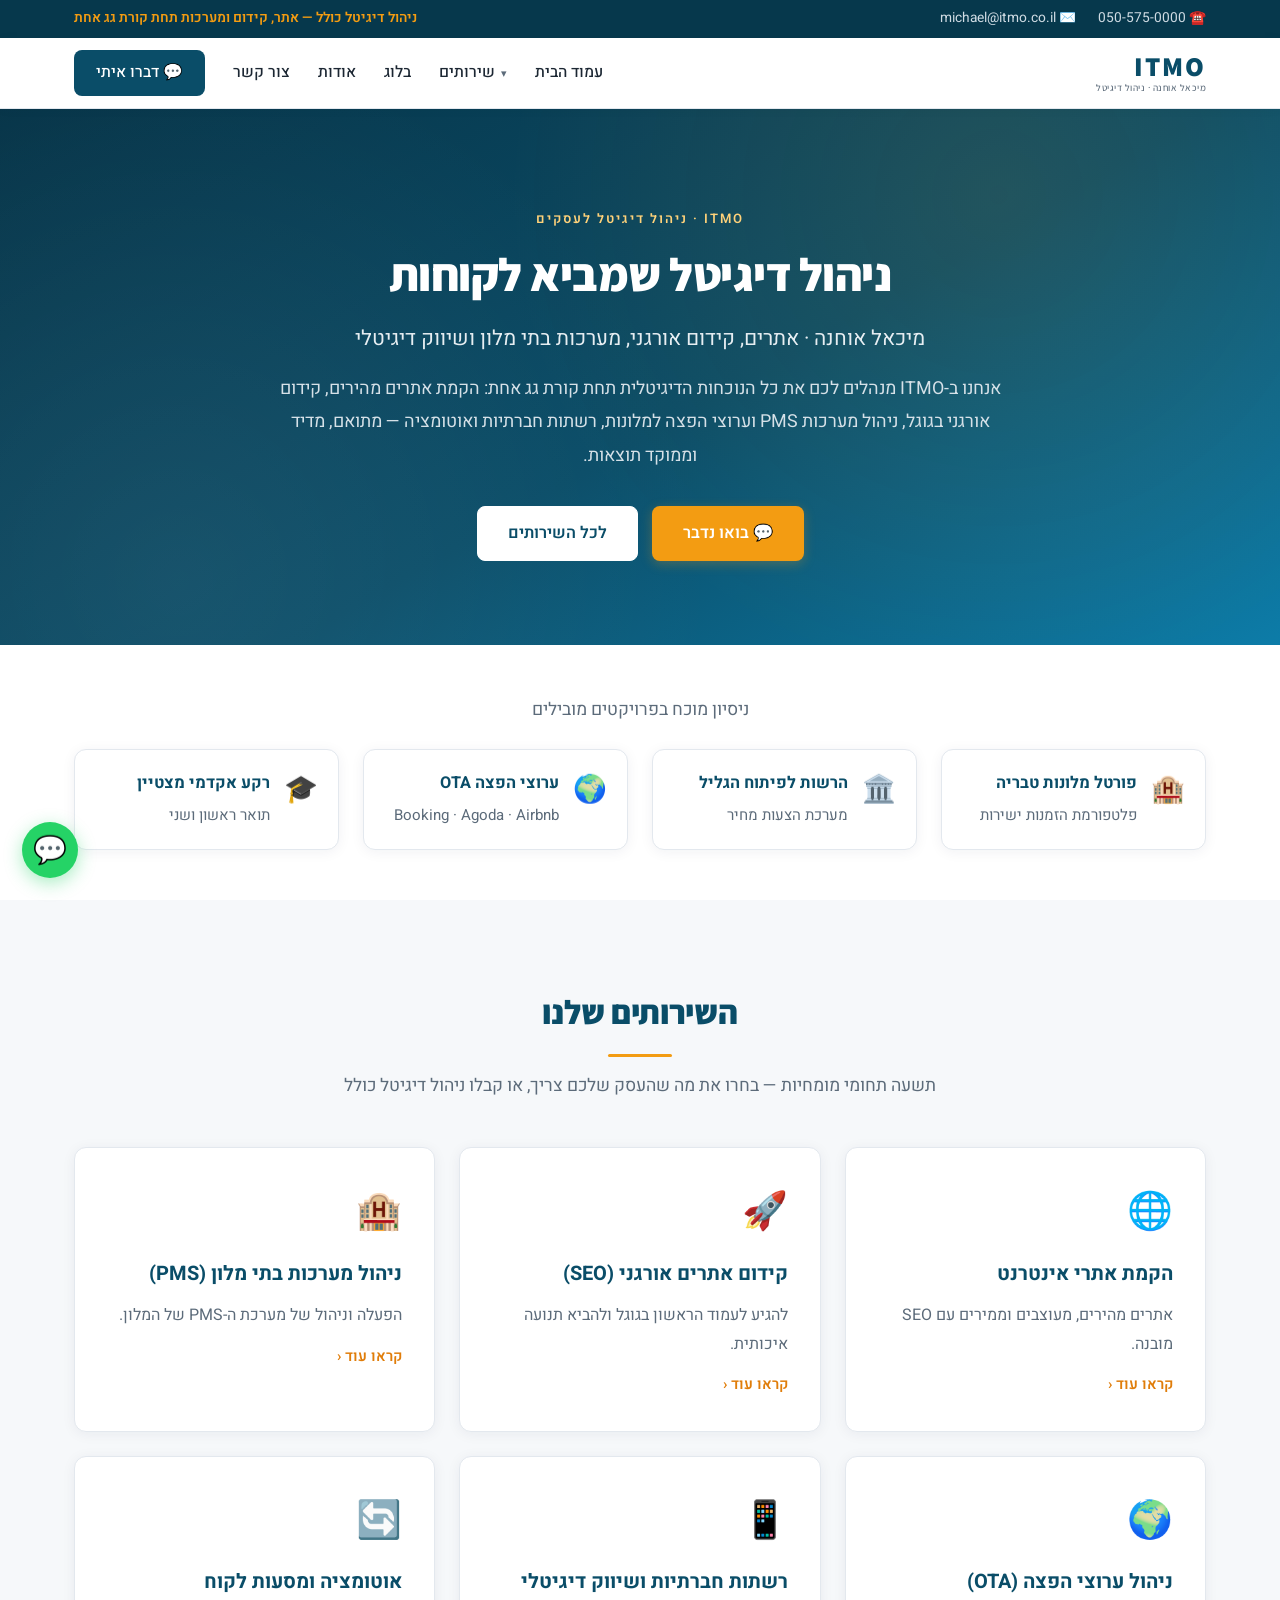
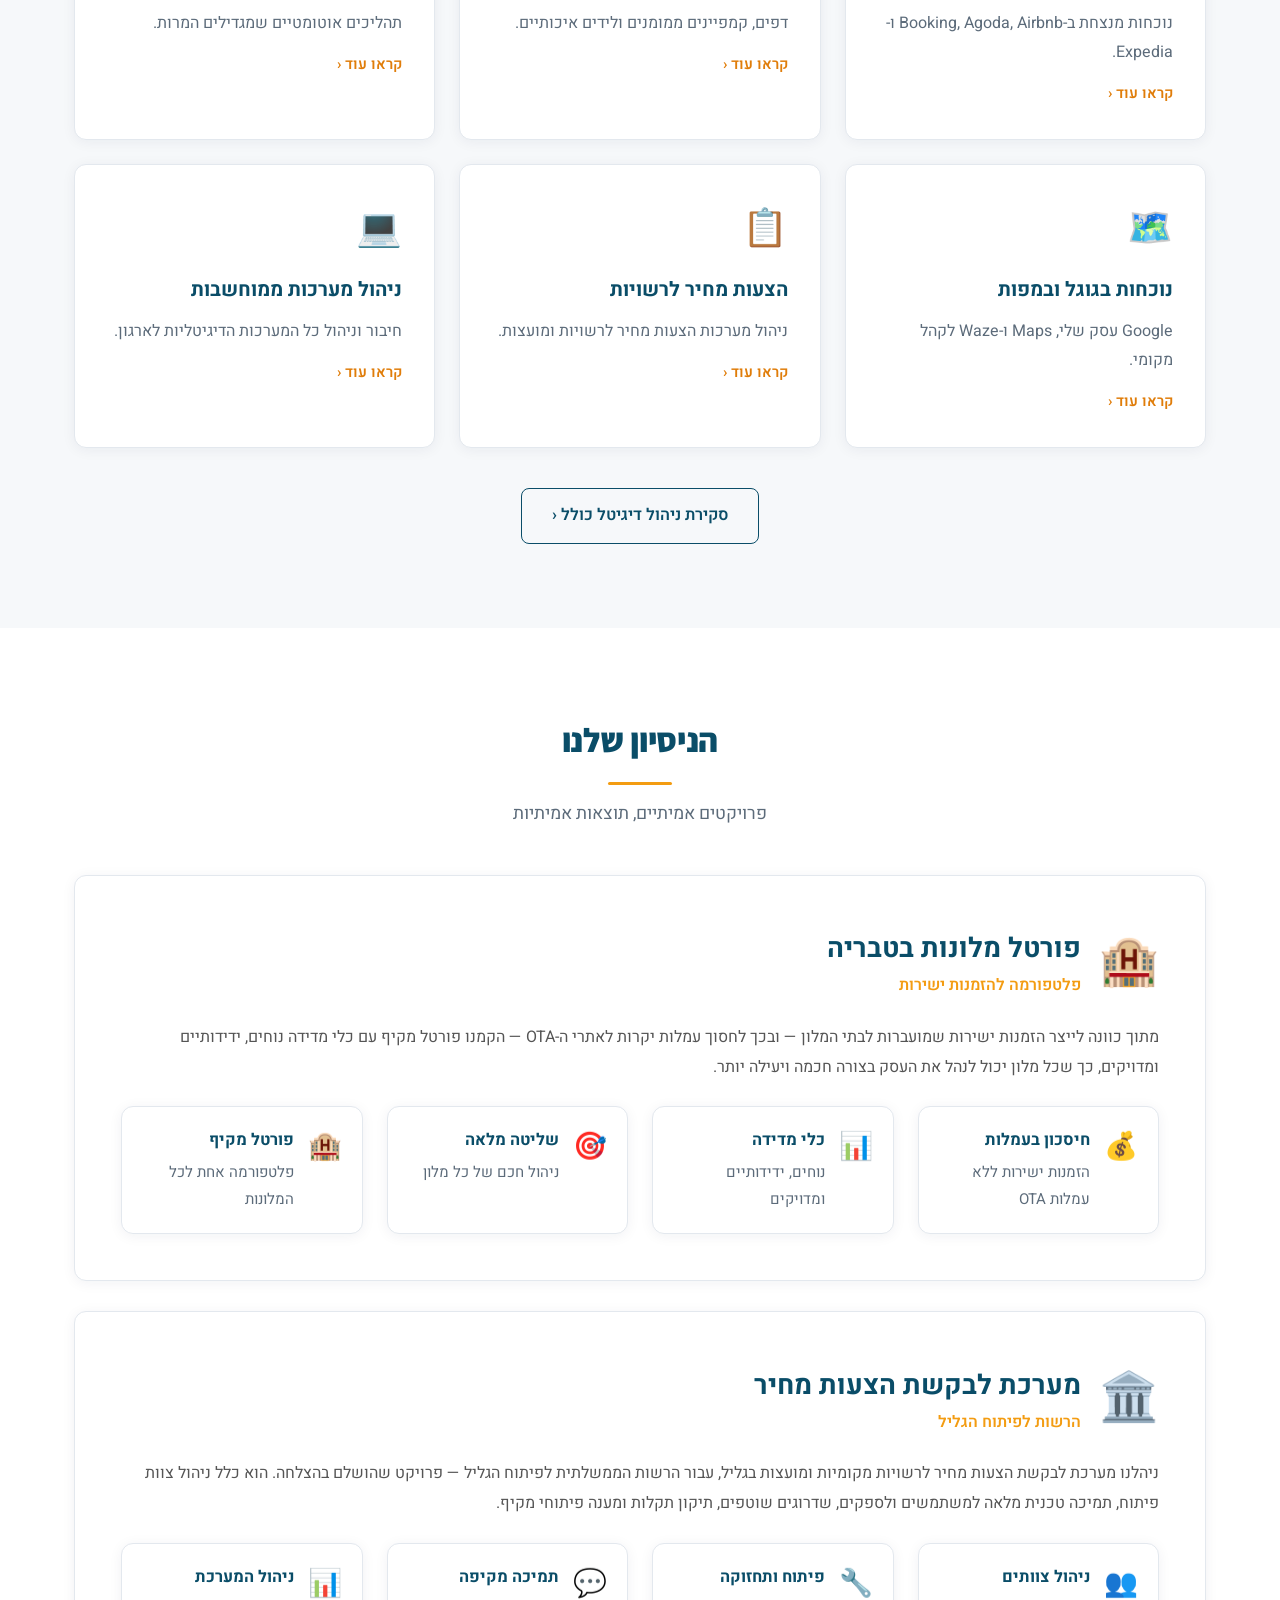
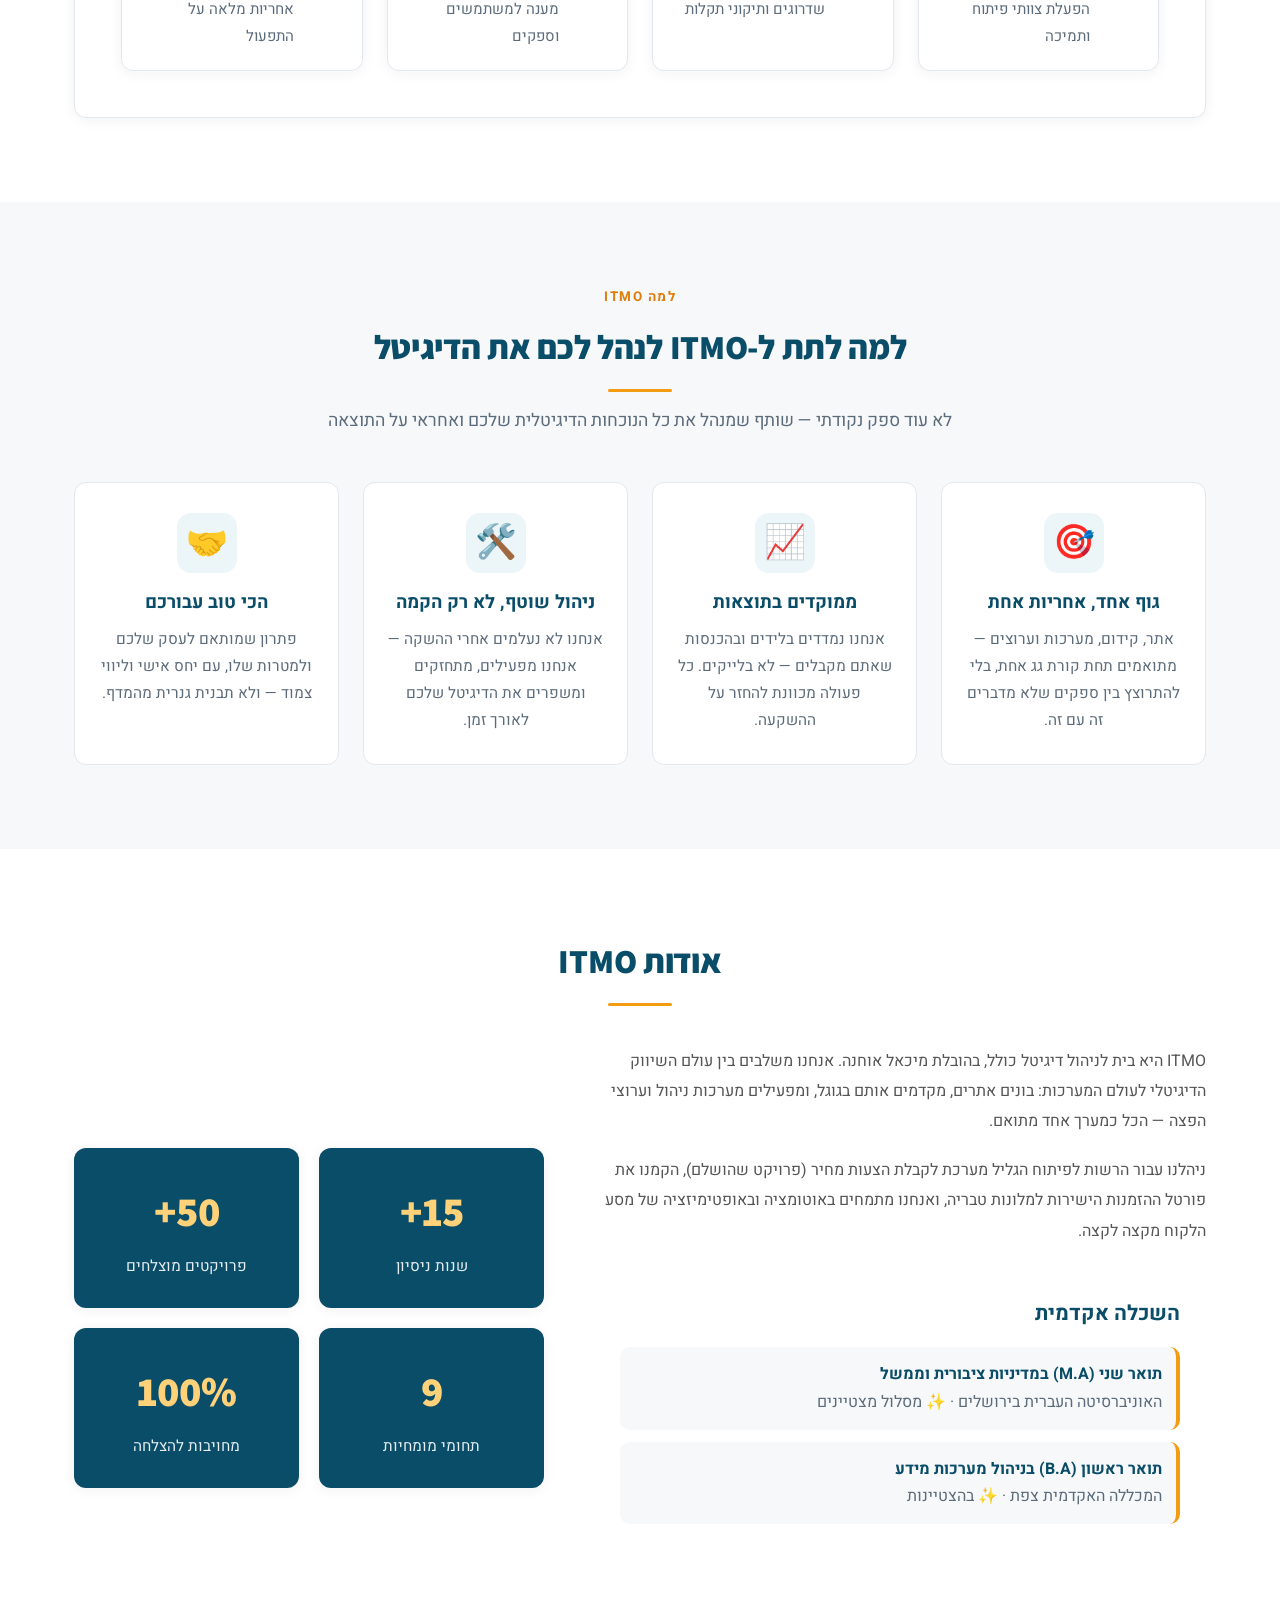
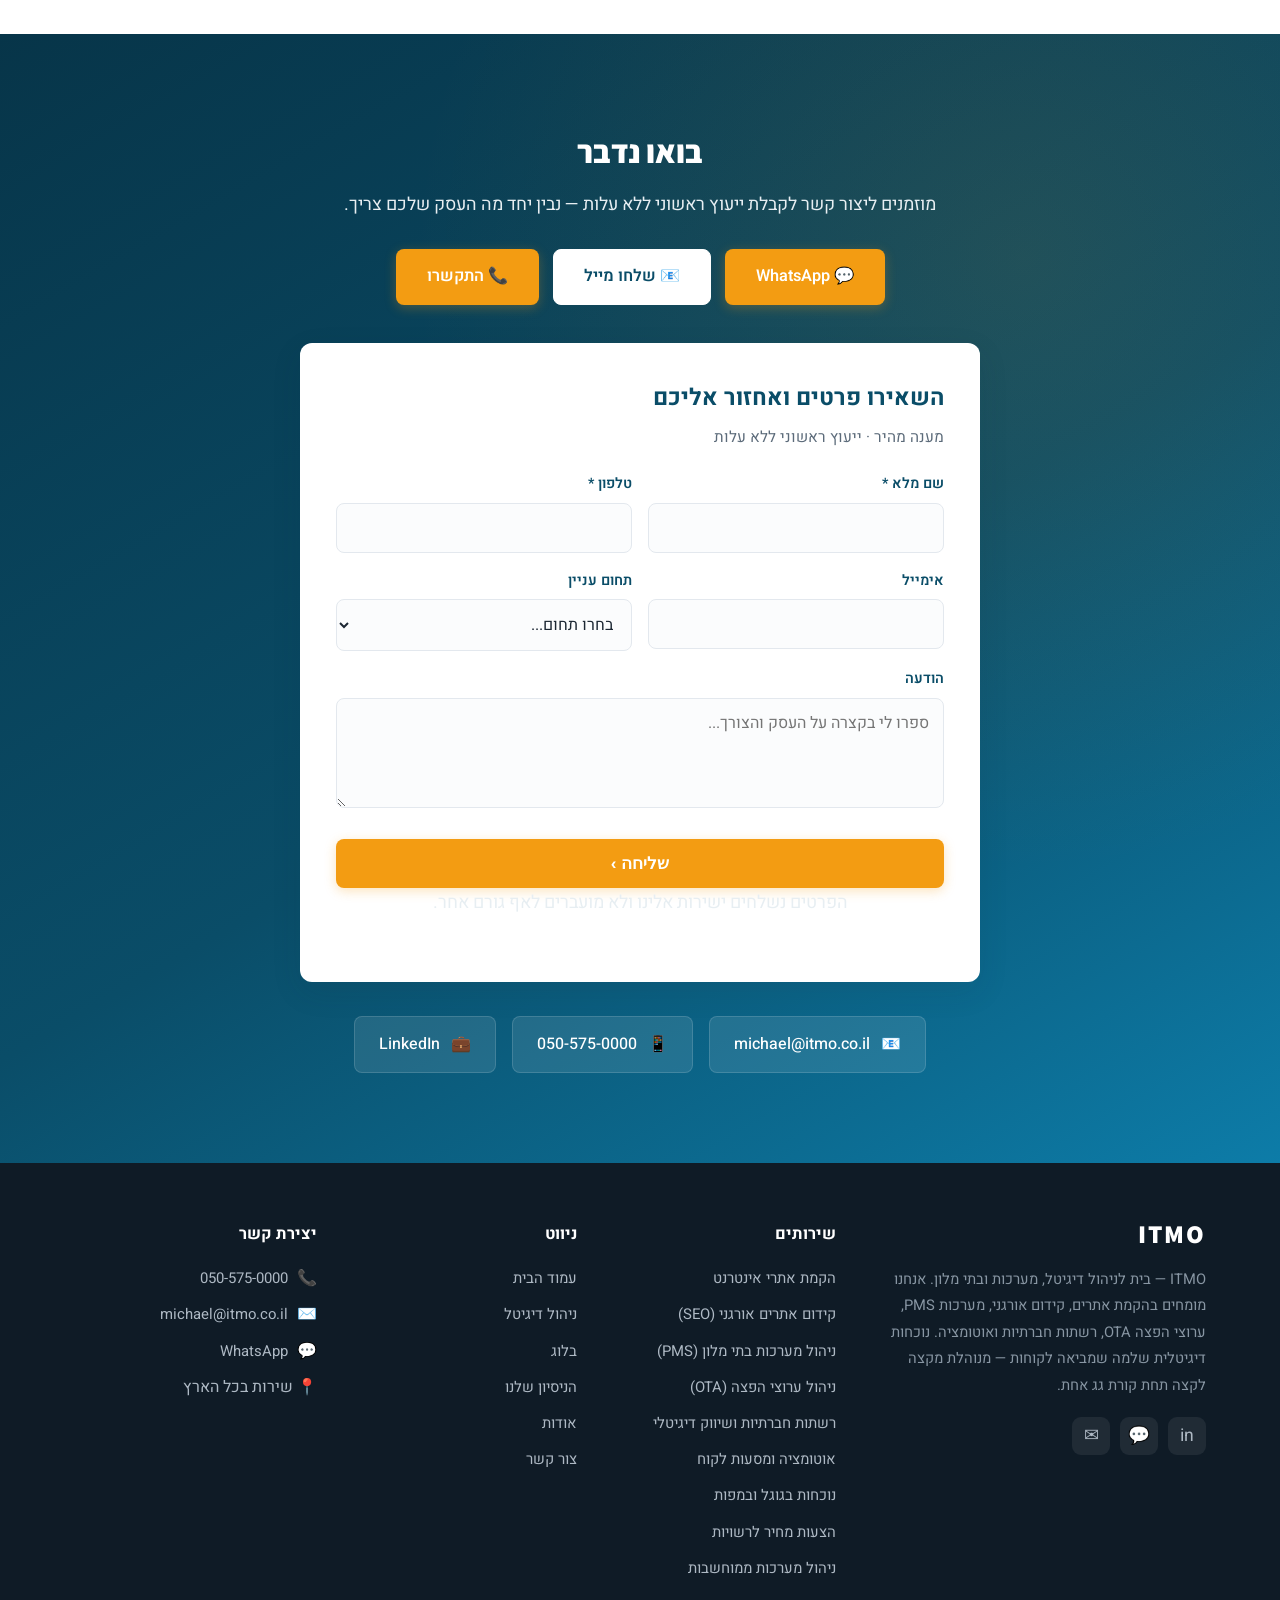
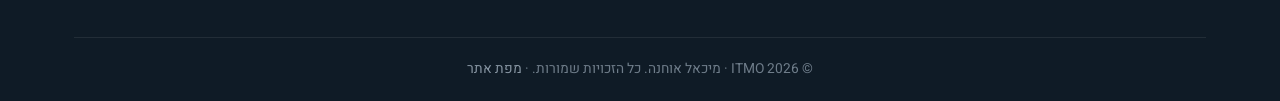
==== commit 41f79ae5: "תיעוד אתר (README + Word), תיקון ניסוח טופס" ====
--- a/index.html
+++ b/index.html
@@ -299,7 +299,7 @@
                 <div class="form-group"><label for="topic">תחום עניין</label><select id="topic" name="topic"><option value="">בחרו תחום...</option><option value="הקמת אתרי אינטרנט">הקמת אתרי אינטרנט</option><option value="קידום אתרים אורגני (SEO)">קידום אתרים אורגני (SEO)</option><option value="ניהול מערכות בתי מלון (PMS)">ניהול מערכות בתי מלון (PMS)</option><option value="ניהול ערוצי הפצה (OTA)">ניהול ערוצי הפצה (OTA)</option><option value="רשתות חברתיות ושיווק דיגיטלי">רשתות חברתיות ושיווק דיגיטלי</option><option value="אוטומציה ומסעות לקוח">אוטומציה ומסעות לקוח</option><option value="נוכחות בגוגל ובמפות">נוכחות בגוגל ובמפות</option><option value="הצעות מחיר לרשויות">הצעות מחיר לרשויות</option><option value="ניהול מערכות ממוחשבות">ניהול מערכות ממוחשבות</option></select></div></div>
             <div class="form-group"><label for="message">הודעה</label><textarea id="message" name="message" placeholder="ספרו לי בקצרה על העסק והצורך..."></textarea></div>
             <button type="submit" class="btn btn-primary">שליחה ›</button>
-            <p class="form-note">הפרטים נשלחים ישירות למייל שלי ולא מועברים לאף גורם אחר.</p>
+            <p class="form-note">הפרטים נשלחים ישירות אלינו ולא מועברים לאף גורם אחר.</p>
             <div class="form-status" id="formStatus"></div>
         </form>
         <div class="contact-info">
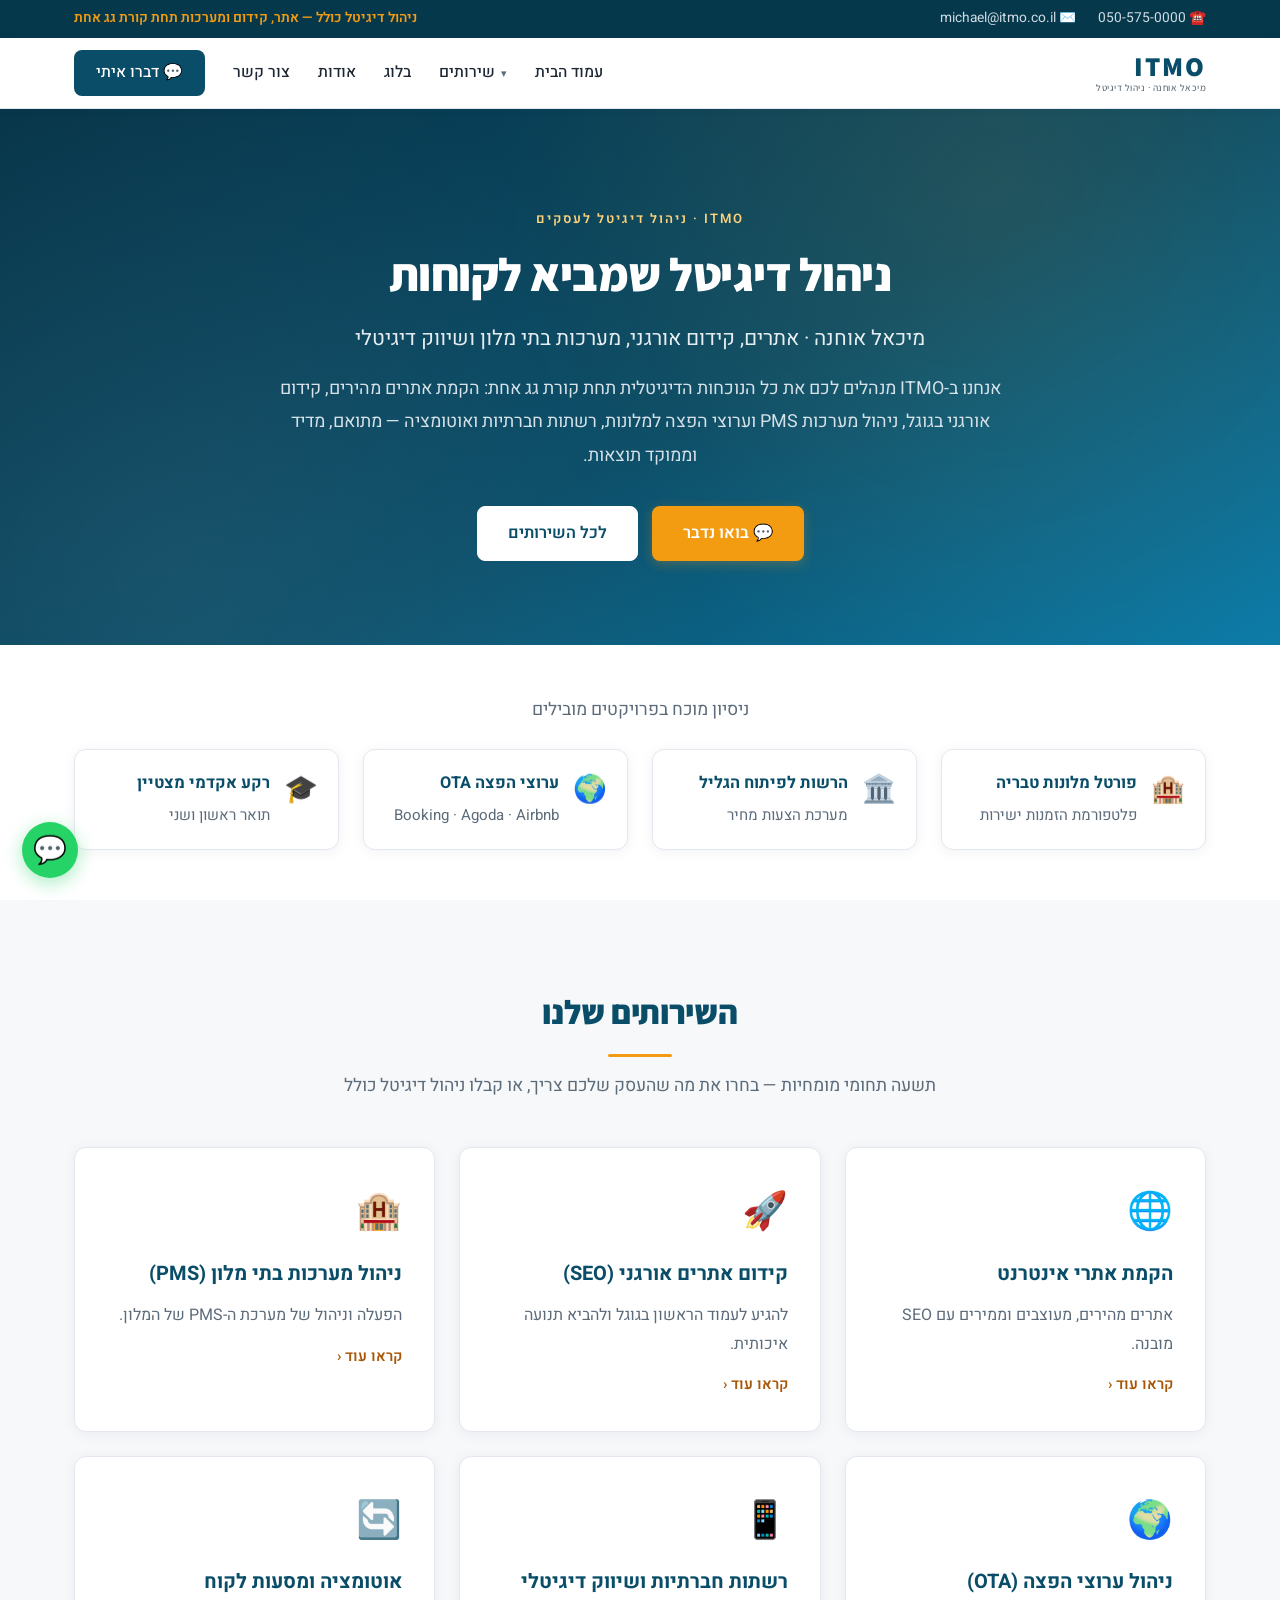
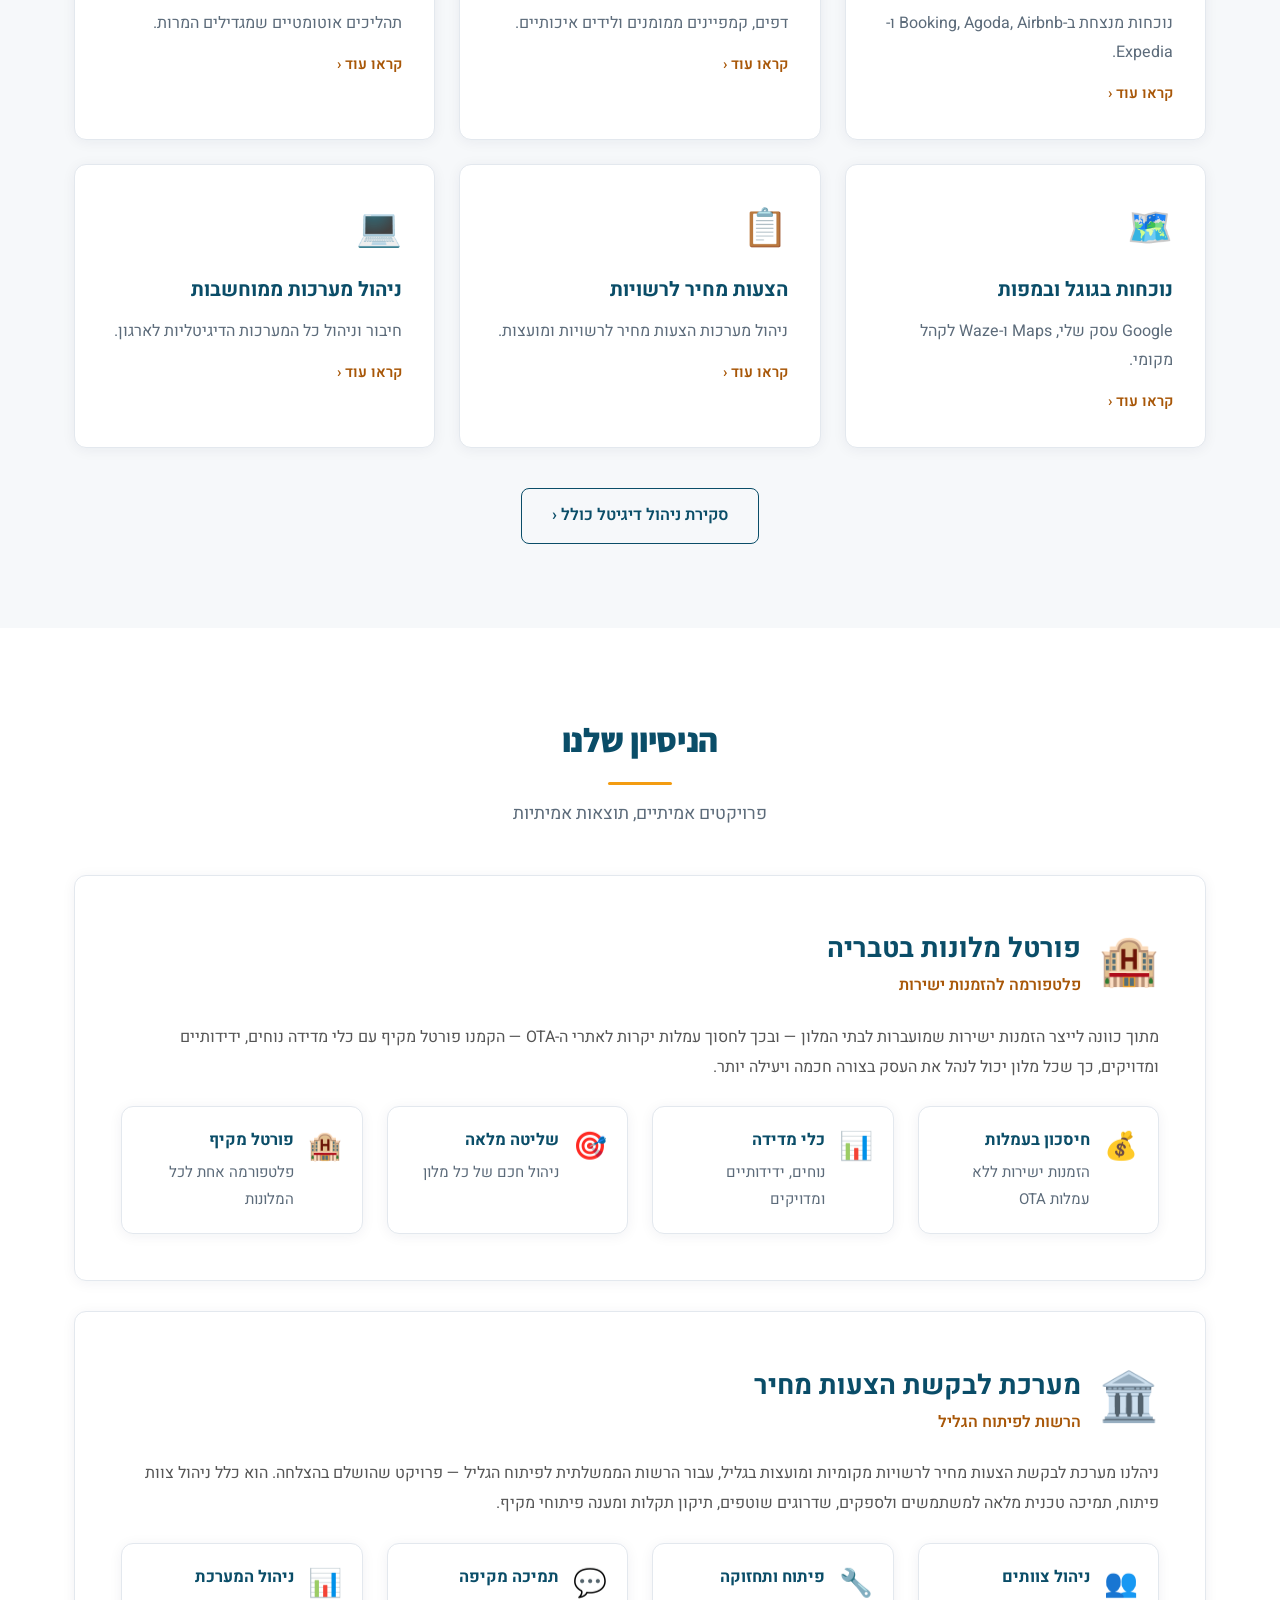
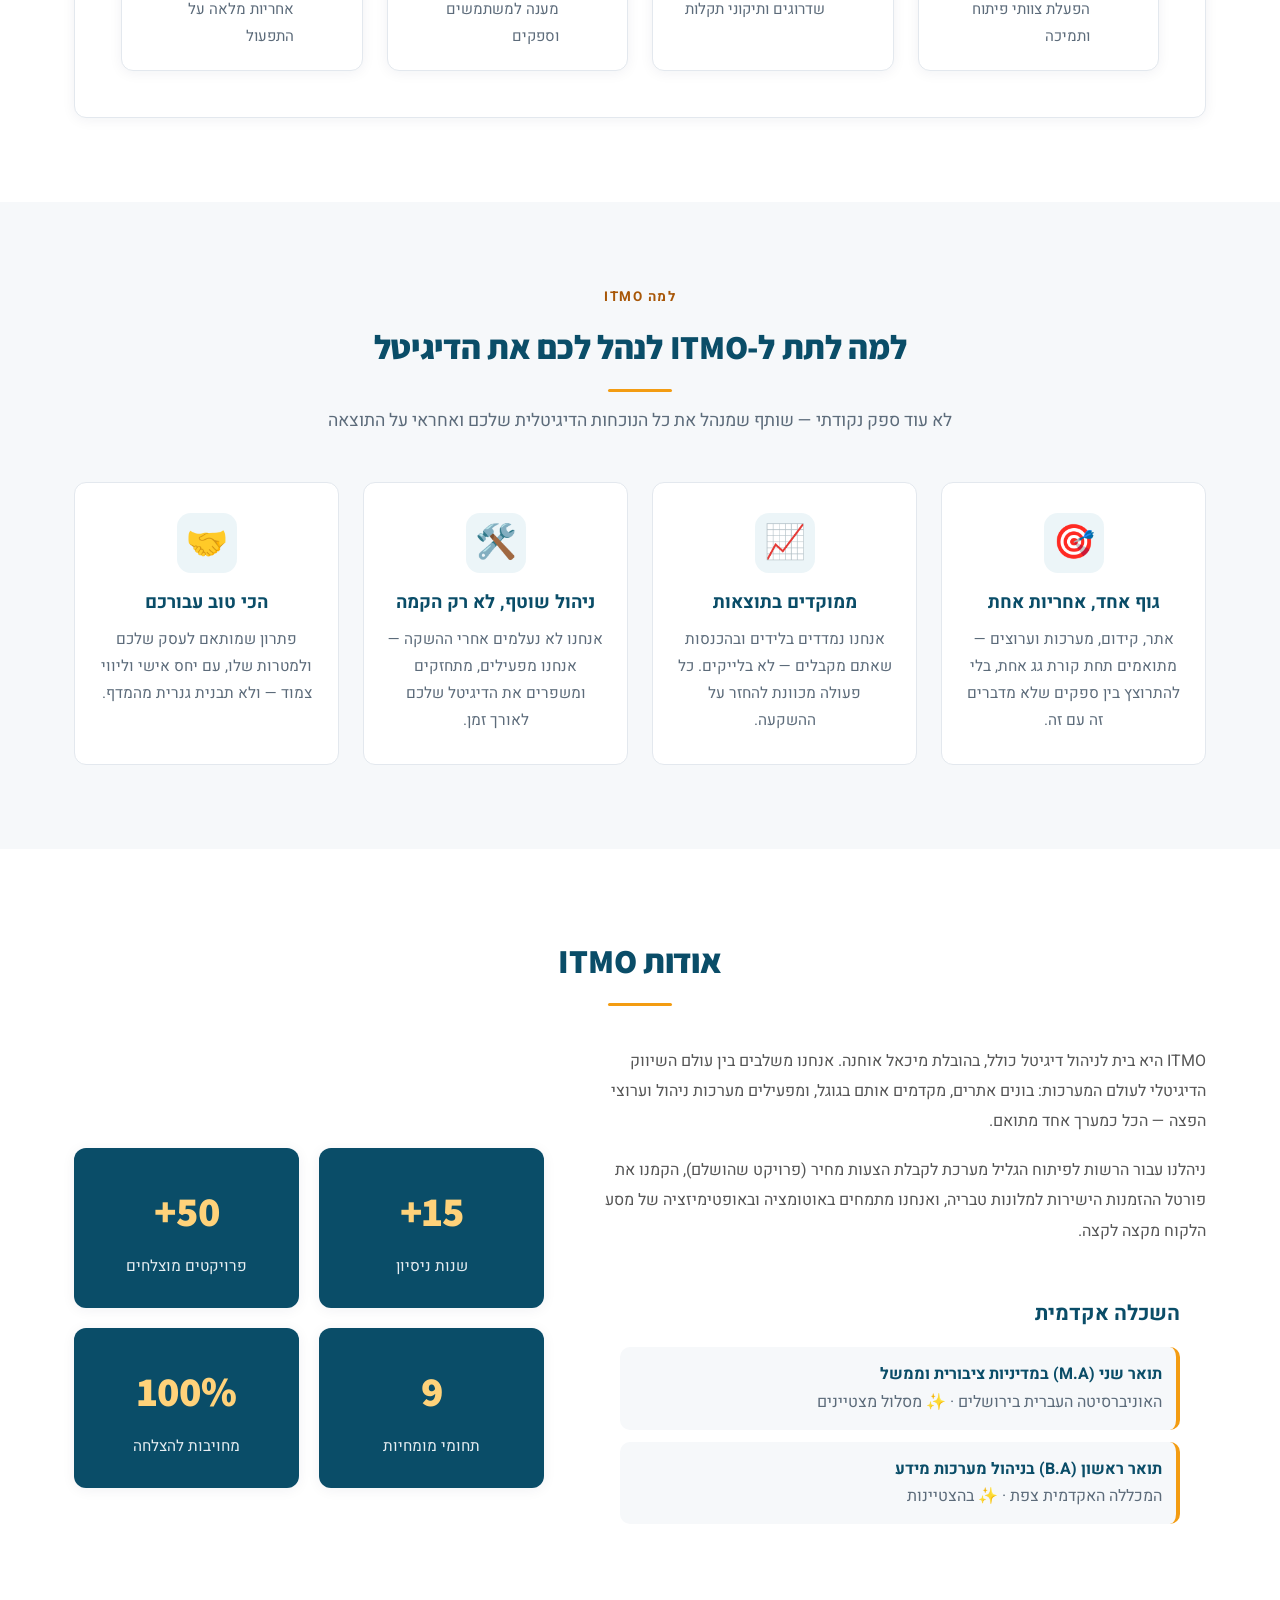
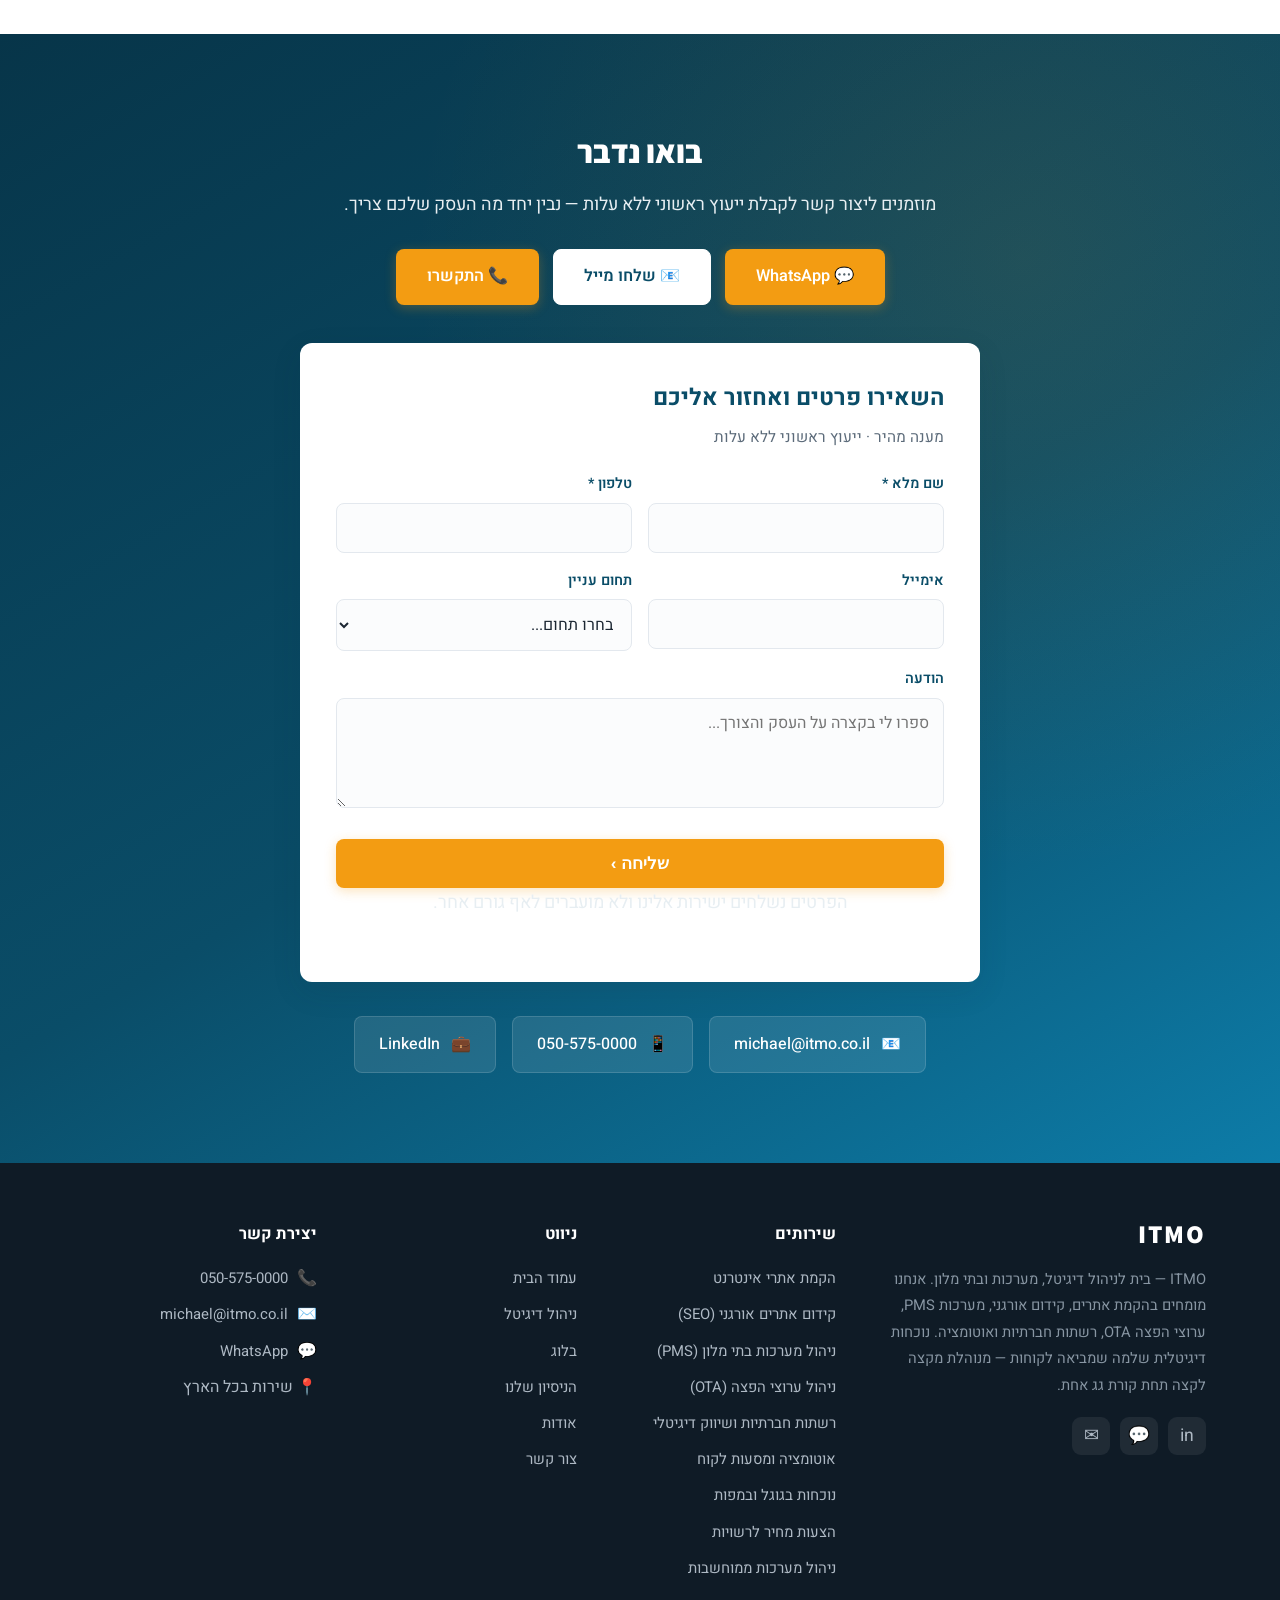
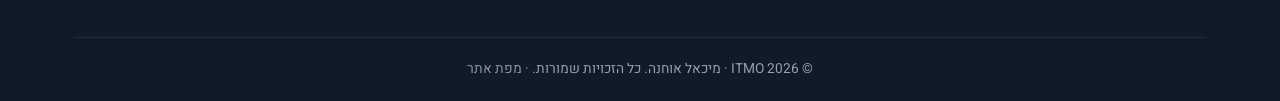
==== commit de3a34dc: "שיפורי מהירות ונגישות: פונטים אסינכרוניים, ניגודיות, סדר כותרות, main landmark" ====
--- a/index.html
+++ b/index.html
@@ -35,7 +35,8 @@
 
     <link rel="preconnect" href="https://fonts.googleapis.com">
     <link rel="preconnect" href="https://fonts.gstatic.com" crossorigin>
-    <link href="https://fonts.googleapis.com/css2?family=Heebo:wght@300;400;500;600;700;800&family=Assistant:wght@300;400;600;700;800&display=swap" rel="stylesheet">
+    <link rel="preload" as="style" href="https://fonts.googleapis.com/css2?family=Heebo:wght@300;400;500;600;700;800&family=Assistant:wght@300;400;600;700;800&display=swap" onload="this.onload=null;this.rel='stylesheet'">
+    <noscript><link rel="stylesheet" href="https://fonts.googleapis.com/css2?family=Heebo:wght@300;400;500;600;700;800&family=Assistant:wght@300;400;600;700;800&display=swap"></noscript>
     <link rel="stylesheet" href="/assets/css/main.css">
 
     <script type="application/ld+json">
@@ -197,6 +198,7 @@
             </nav>
         </div></div>
     </header>
+    <main id="main">
     <section class="hero"><div class="container"><div class="hero-content">
         <span class="eyebrow">ITMO · ניהול דיגיטל לעסקים</span>
         <h1>ניהול דיגיטל שמביא לקוחות</h1>
@@ -228,7 +230,7 @@
         <div class="card" style="padding:46px;margin-top:30px;">
             <div style="display:flex;gap:18px;align-items:center;margin-bottom:18px;flex-wrap:wrap;">
                 <div style="font-size:3rem;">🏨</div><div><h3 style="font-size:1.7rem;margin:0;">פורטל מלונות בטבריה</h3>
-                <p style="color:var(--accent);font-weight:600;margin:0;">פלטפורמה להזמנות ישירות</p></div></div>
+                <p style="color:var(--accent-text);font-weight:600;margin:0;">פלטפורמה להזמנות ישירות</p></div></div>
             <p style="color:#555;line-height:1.9;">מתוך כוונה לייצר הזמנות ישירות שמועברות לבתי המלון — ובכך לחסוך עמלות יקרות לאתרי ה-OTA — הקמנו פורטל מקיף עם כלי מדידה נוחים, ידידותיים ומדויקים, כך שכל מלון יכול לנהל את העסק בצורה חכמה ויעילה יותר.</p>
             <div class="grid grid-4" style="margin-top:24px;">
                 <div class="feature"><span class="ficon">💰</span><div><strong>חיסכון בעמלות</strong><span>הזמנות ישירות ללא עמלות OTA</span></div></div>
@@ -239,7 +241,7 @@
         <div class="card" style="padding:46px;margin-top:30px;">
             <div style="display:flex;gap:18px;align-items:center;margin-bottom:18px;flex-wrap:wrap;">
                 <div style="font-size:3rem;">🏛️</div><div><h3 style="font-size:1.7rem;margin:0;">מערכת לבקשת הצעות מחיר</h3>
-                <p style="color:var(--accent);font-weight:600;margin:0;">הרשות לפיתוח הגליל</p></div></div>
+                <p style="color:var(--accent-text);font-weight:600;margin:0;">הרשות לפיתוח הגליל</p></div></div>
             <p style="color:#555;line-height:1.9;">ניהלנו מערכת לבקשת הצעות מחיר לרשויות מקומיות ומועצות בגליל, עבור הרשות הממשלתית לפיתוח הגליל — פרויקט שהושלם בהצלחה. הוא כלל ניהול צוות פיתוח, תמיכה טכנית מלאה למשתמשים ולספקים, שדרוגים שוטפים, תיקון תקלות ומענה פיתוחי מקיף.</p>
             <div class="grid grid-4" style="margin-top:24px;">
                 <div class="feature"><span class="ficon">👥</span><div><strong>ניהול צוותים</strong><span>הפעלת צוותי פיתוח ותמיכה</span></div></div>
@@ -254,10 +256,10 @@
         <h2 class="section-title">למה לתת ל-ITMO לנהל לכם את הדיגיטל</h2>
         <p class="section-subtitle">לא עוד ספק נקודתי — שותף שמנהל את כל הנוכחות הדיגיטלית שלכם ואחראי על התוצאה</p>
         <div class="why-grid">
-            <div class="why-item"><span class="wicon">🎯</span><h4>גוף אחד, אחריות אחת</h4><p>אתר, קידום, מערכות וערוצים — מתואמים תחת קורת גג אחת, בלי להתרוצץ בין ספקים שלא מדברים זה עם זה.</p></div>
-            <div class="why-item"><span class="wicon">📈</span><h4>ממוקדים בתוצאות</h4><p>אנחנו נמדדים בלידים ובהכנסות שאתם מקבלים — לא בלייקים. כל פעולה מכוונת להחזר על ההשקעה.</p></div>
-            <div class="why-item"><span class="wicon">🛠️</span><h4>ניהול שוטף, לא רק הקמה</h4><p>אנחנו לא נעלמים אחרי ההשקה — אנחנו מפעילים, מתחזקים ומשפרים את הדיגיטל שלכם לאורך זמן.</p></div>
-            <div class="why-item"><span class="wicon">🤝</span><h4>הכי טוב עבורכם</h4><p>פתרון שמותאם לעסק שלכם ולמטרות שלו, עם יחס אישי וליווי צמוד — ולא תבנית גנרית מהמדף.</p></div>
+            <div class="why-item"><span class="wicon">🎯</span><h3>גוף אחד, אחריות אחת</h3><p>אתר, קידום, מערכות וערוצים — מתואמים תחת קורת גג אחת, בלי להתרוצץ בין ספקים שלא מדברים זה עם זה.</p></div>
+            <div class="why-item"><span class="wicon">📈</span><h3>ממוקדים בתוצאות</h3><p>אנחנו נמדדים בלידים ובהכנסות שאתם מקבלים — לא בלייקים. כל פעולה מכוונת להחזר על ההשקעה.</p></div>
+            <div class="why-item"><span class="wicon">🛠️</span><h3>ניהול שוטף, לא רק הקמה</h3><p>אנחנו לא נעלמים אחרי ההשקה — אנחנו מפעילים, מתחזקים ומשפרים את הדיגיטל שלכם לאורך זמן.</p></div>
+            <div class="why-item"><span class="wicon">🤝</span><h3>הכי טוב עבורכם</h3><p>פתרון שמותאם לעסק שלכם ולמטרות שלו, עם יחס אישי וליווי צמוד — ולא תבנית גנרית מהמדף.</p></div>
         </div>
     </div></section>
 
@@ -268,7 +270,7 @@
                 <p style="color:#555;line-height:1.9;margin-bottom:18px;">ITMO היא בית לניהול דיגיטל כולל, בהובלת מיכאל אוחנה. אנחנו משלבים בין עולם השיווק הדיגיטלי לעולם המערכות: בונים אתרים, מקדמים אותם בגוגל, ומפעילים מערכות ניהול וערוצי הפצה — הכל כמערך אחד מתואם.</p>
                 <p style="color:#555;line-height:1.9;margin-bottom:18px;">ניהלנו עבור הרשות לפיתוח הגליל מערכת לקבלת הצעות מחיר (פרויקט שהושלם), הקמנו את פורטל ההזמנות הישירות למלונות טבריה, ואנחנו מתמחים באוטומציה ובאופטימיזציה של מסע הלקוח מקצה לקצה.</p>
                 <div class="education-section" style="margin-top:24px;padding:26px;background:#fff;border-radius:15px;">
-                    <h4 style="color:var(--primary);font-size:1.3rem;margin-bottom:16px;">השכלה אקדמית</h4>
+                    <h3 style="color:var(--primary);font-size:1.3rem;margin-bottom:16px;">השכלה אקדמית</h3>
                     <div style="padding:14px;background:var(--light);border-radius:10px;border-right:4px solid var(--accent);margin-bottom:12px;">
                         <strong style="color:var(--primary);">תואר שני (M.A) במדיניות ציבורית וממשל</strong><br><span style="color:var(--muted);">האוניברסיטה העברית בירושלים · ✨ מסלול מצטיינים</span></div>
                     <div style="padding:14px;background:var(--light);border-radius:10px;border-right:4px solid var(--accent);">
@@ -321,6 +323,7 @@
         });
       })();
     </script>
+    </main>
     <footer class="site-footer">
         <div class="container">
             <div class="footer-grid">
@@ -338,11 +341,11 @@
                     </div>
                 </div>
                 <div class="footer-col">
-                    <h4>שירותים</h4>
+                    <h3>שירותים</h3>
                     <ul><li><a href="/services/web-development.html">הקמת אתרי אינטרנט</a></li><li><a href="/services/seo.html">קידום אתרים אורגני (SEO)</a></li><li><a href="/services/hotel-management-systems.html">ניהול מערכות בתי מלון (PMS)</a></li><li><a href="/services/ota-channel-management.html">ניהול ערוצי הפצה (OTA)</a></li><li><a href="/services/social-media-marketing.html">רשתות חברתיות ושיווק דיגיטלי</a></li><li><a href="/services/automation-customer-journey.html">אוטומציה ומסעות לקוח</a></li><li><a href="/services/google-business-local.html">נוכחות בגוגל ובמפות</a></li><li><a href="/services/procurement-systems.html">הצעות מחיר לרשויות</a></li><li><a href="/services/it-systems-management.html">ניהול מערכות ממוחשבות</a></li></ul>
                 </div>
                 <div class="footer-col">
-                    <h4>ניווט</h4>
+                    <h3>ניווט</h3>
                     <ul>
                         <li><a href="/">עמוד הבית</a></li>
                         <li><a href="/services/digital-management.html">ניהול דיגיטל</a></li>
@@ -353,7 +356,7 @@
                     </ul>
                 </div>
                 <div class="footer-col">
-                    <h4>יצירת קשר</h4>
+                    <h3>יצירת קשר</h3>
                     <ul class="footer-contact">
                         <li>📞 <a href="tel:+972-50-5750000">050-575-0000</a></li>
                         <li>✉️ <a href="mailto:michael@itmo.co.il">michael@itmo.co.il</a></li>
--- a/assets/css/main.css
+++ b/assets/css/main.css
@@ -9,6 +9,7 @@
     --primary-dark: #06384c;
     --accent: #f39c12;
     --accent-dark: #e07d0a;
+    --accent-text: #a85708; /* accessible accent for text on white (>=4.5 contrast) */
     --ink: #1c2733;
     --dark: #1c2733;
     --muted: #5c6b7a;
@@ -124,7 +125,7 @@
 .breadcrumb li[aria-current] { color: var(--muted); }
 
 /* ---------- Section titles ---------- */
-.section-eyebrow { display: block; text-align: center; color: var(--accent-dark); font-weight: 700;
+.section-eyebrow { display: block; text-align: center; color: var(--accent-text); font-weight: 700;
     font-size: 0.84rem; letter-spacing: 1.5px; text-transform: uppercase; margin-bottom: 10px; }
 .section-title { text-align: center; font-family: 'Assistant', sans-serif; font-size: 2.1rem;
     margin-bottom: 14px; color: var(--primary); position: relative; padding-bottom: 16px; font-weight: 800; letter-spacing: -.3px; }
@@ -143,7 +144,7 @@
 .prose ul li { position: relative; padding: 6px 26px 6px 0; color: #3d4a57; }
 .prose ul li::before { content: '←'; position: absolute; right: 0; color: var(--accent); font-weight: 700; }
 .prose strong { color: var(--primary-dark); }
-.prose a { color: var(--primary-light); font-weight: 600; }
+.prose a { color: var(--primary); font-weight: 600; text-decoration: underline; }
 
 /* ---------- Grids & cards ---------- */
 .grid { display: grid; gap: 24px; margin-top: 40px; }
@@ -164,7 +165,7 @@
 
 a.service-link { text-decoration: none; color: inherit; display: block; height: 100%; }
 a.service-link .card { height: 100%; }
-.card .more { display: inline-block; margin-top: 14px; color: var(--accent-dark); font-weight: 600; font-size: 0.92rem; }
+.card .more { display: inline-block; margin-top: 14px; color: var(--accent-text); font-weight: 600; font-size: 0.92rem; }
 a.service-link:hover .more { text-decoration: underline; }
 
 .feature { display: flex; gap: 14px; align-items: flex-start; background: #fff;
@@ -181,7 +182,7 @@
     width: 40px; height: 40px; border-radius: 10px; background: var(--primary); color: #fff;
     display: flex; align-items: center; justify-content: center; font-weight: 800; font-size: 1.05rem;
     box-shadow: 0 4px 12px rgba(10,77,104,.3); }
-.step h4 { color: var(--primary); font-size: 1.12rem; margin: 12px 0 8px; font-weight: 700; }
+.step h3 { color: var(--primary); font-size: 1.12rem; margin: 12px 0 8px; font-weight: 700; }
 .step p { color: var(--muted); font-size: 0.96rem; }
 
 /* ---------- Stats ---------- */
@@ -224,7 +225,7 @@
 .why-item { text-align: center; padding: 30px 24px; background: #fff; border: 1px solid var(--line); border-radius: var(--radius); }
 .why-item .wicon { font-size: 2.1rem; display: inline-flex; width: 60px; height: 60px; align-items: center; justify-content: center;
     background: rgba(13,124,168,.08); border-radius: 14px; margin-bottom: 14px; }
-.why-item h4 { color: var(--primary); font-size: 1.15rem; margin-bottom: 8px; font-weight: 700; }
+.why-item h3 { color: var(--primary); font-size: 1.15rem; margin-bottom: 8px; font-weight: 700; }
 .why-item p { color: var(--muted); font-size: 0.96rem; line-height: 1.75; }
 
 /* ---------- Contact ---------- */
@@ -256,7 +257,7 @@
 /* ---------- Footer ---------- */
 .site-footer { background: #0f1b26; color: #aeb9c4; padding: 58px 0 0; }
 .footer-grid { display: grid; grid-template-columns: 1.5fr 1fr 1fr 1.1fr; gap: 38px; }
-.footer-col h4 { color: #fff; font-size: 1.02rem; margin-bottom: 16px; font-weight: 700; }
+.footer-col h3 { color: #fff; font-size: 1.02rem; margin-bottom: 16px; font-weight: 700; }
 .footer-col ul { list-style: none; }
 .footer-col ul li { margin-bottom: 9px; }
 .footer-col a { color: #aeb9c4; text-decoration: none; font-size: 0.93rem; transition: color .2s; }
@@ -270,7 +271,7 @@
 .footer-social a:hover { background: var(--accent); transform: translateY(-2px); }
 .footer-contact li { display: flex; gap: 9px; align-items: center; }
 .footer-bottom { border-top: 1px solid rgba(255,255,255,0.08); margin-top: 46px; padding: 20px 0;
-    text-align: center; font-size: 0.86rem; color: #6f7d8a; }
+    text-align: center; font-size: 0.86rem; color: #93a0ad; }
 .footer-bottom a { color: #8896a3; text-decoration: none; }
 
 /* ---------- WhatsApp float ---------- */
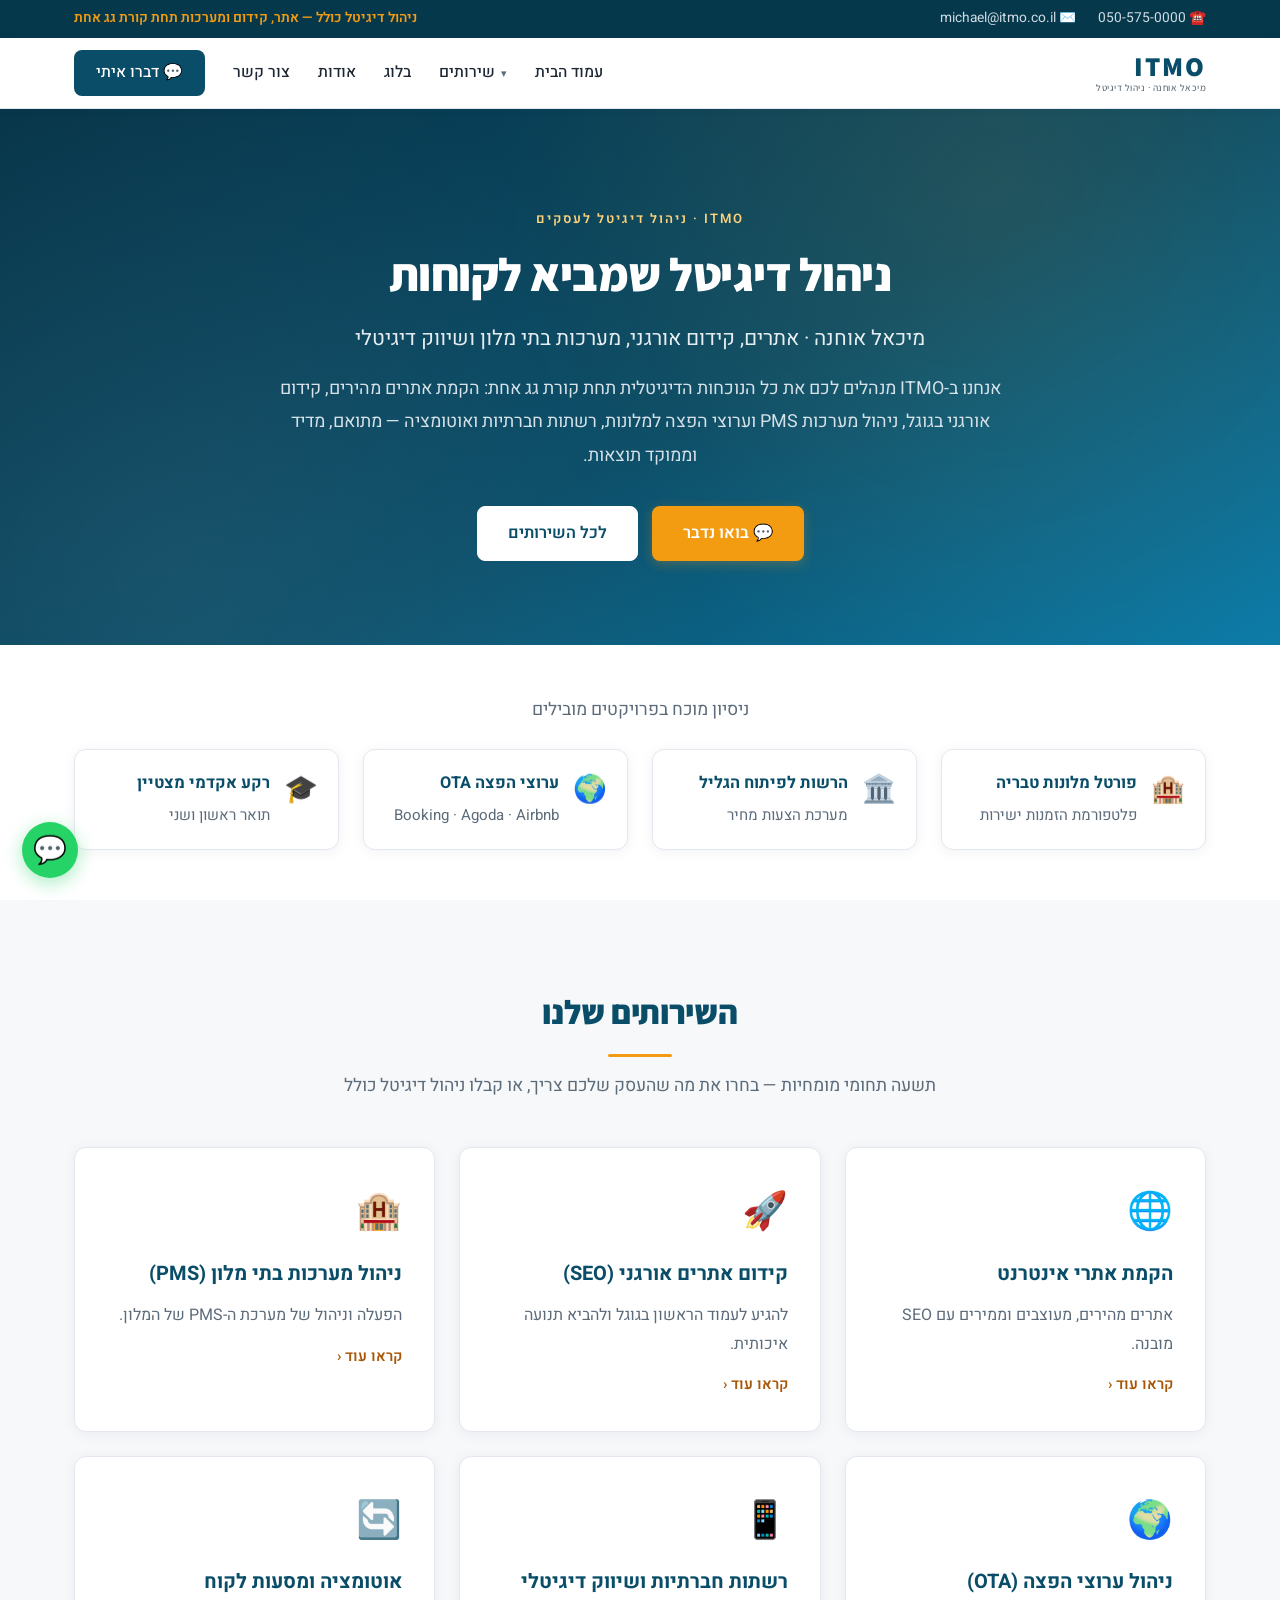
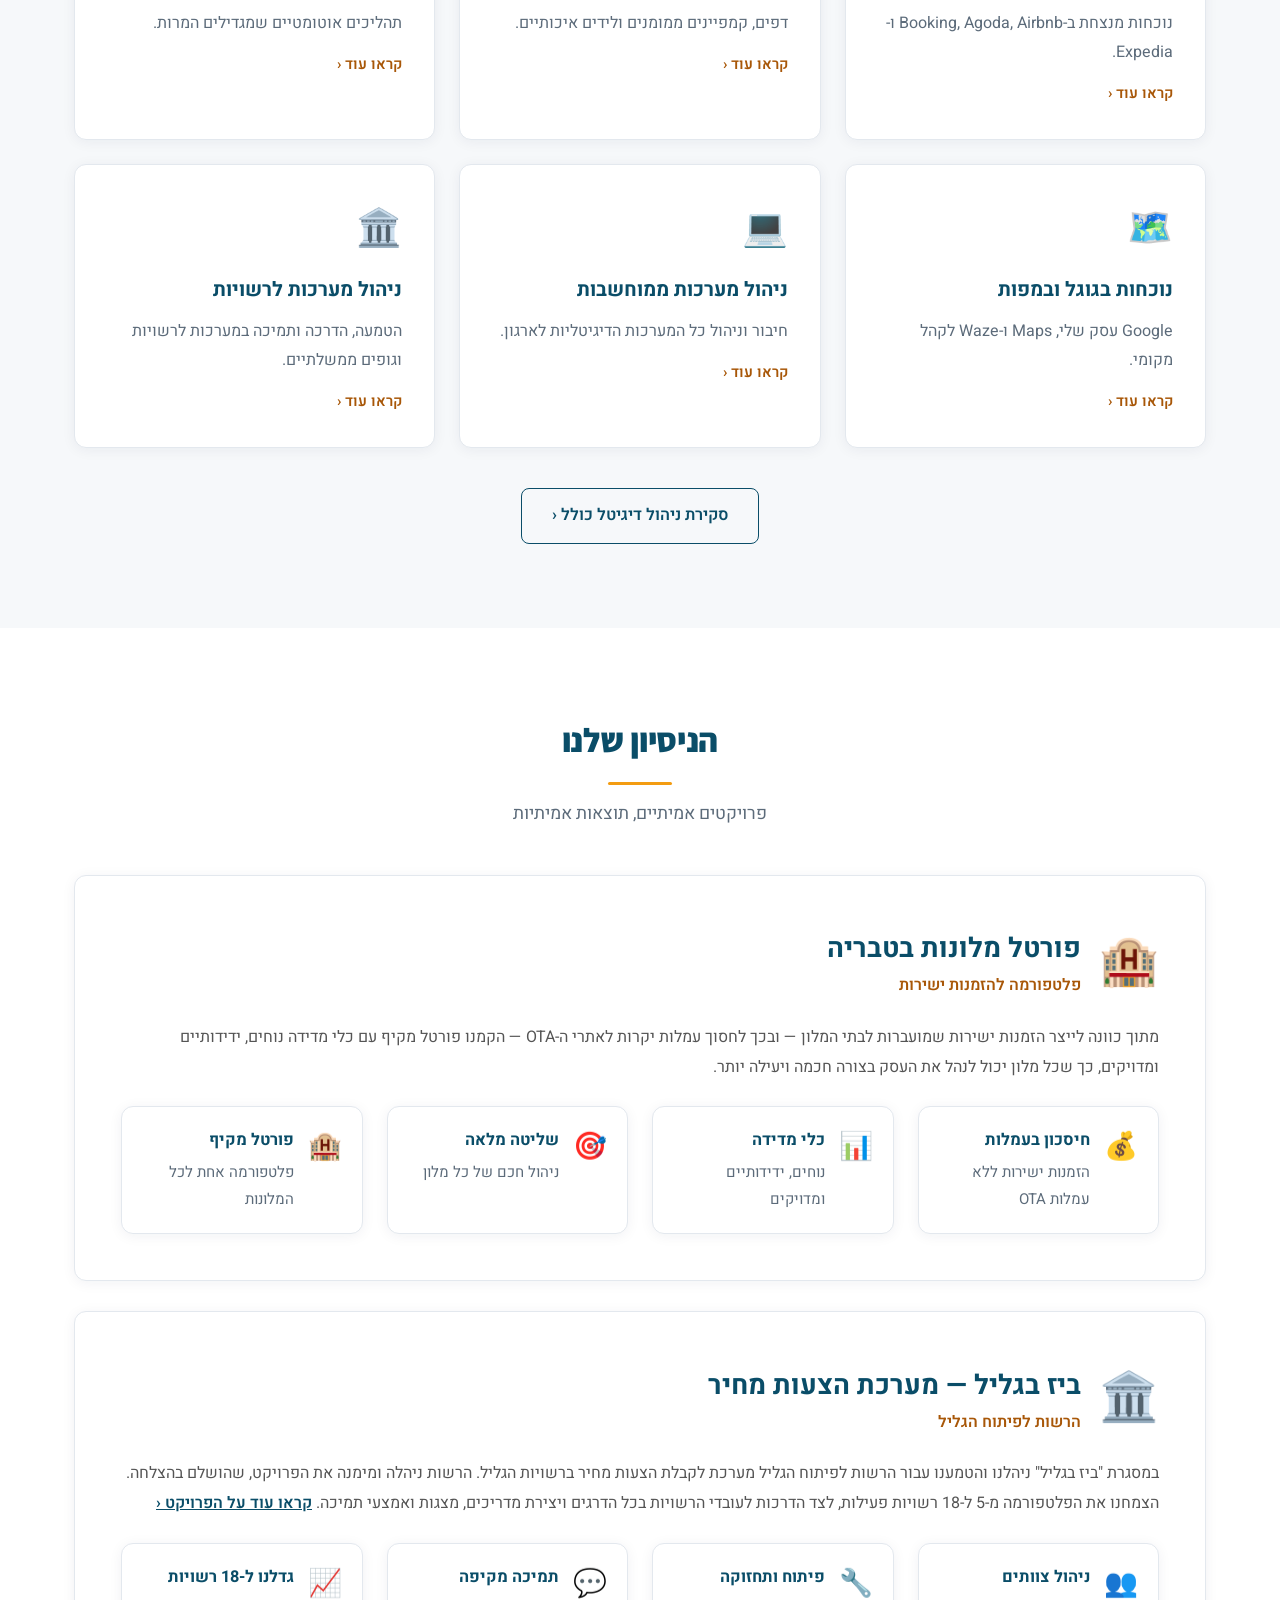
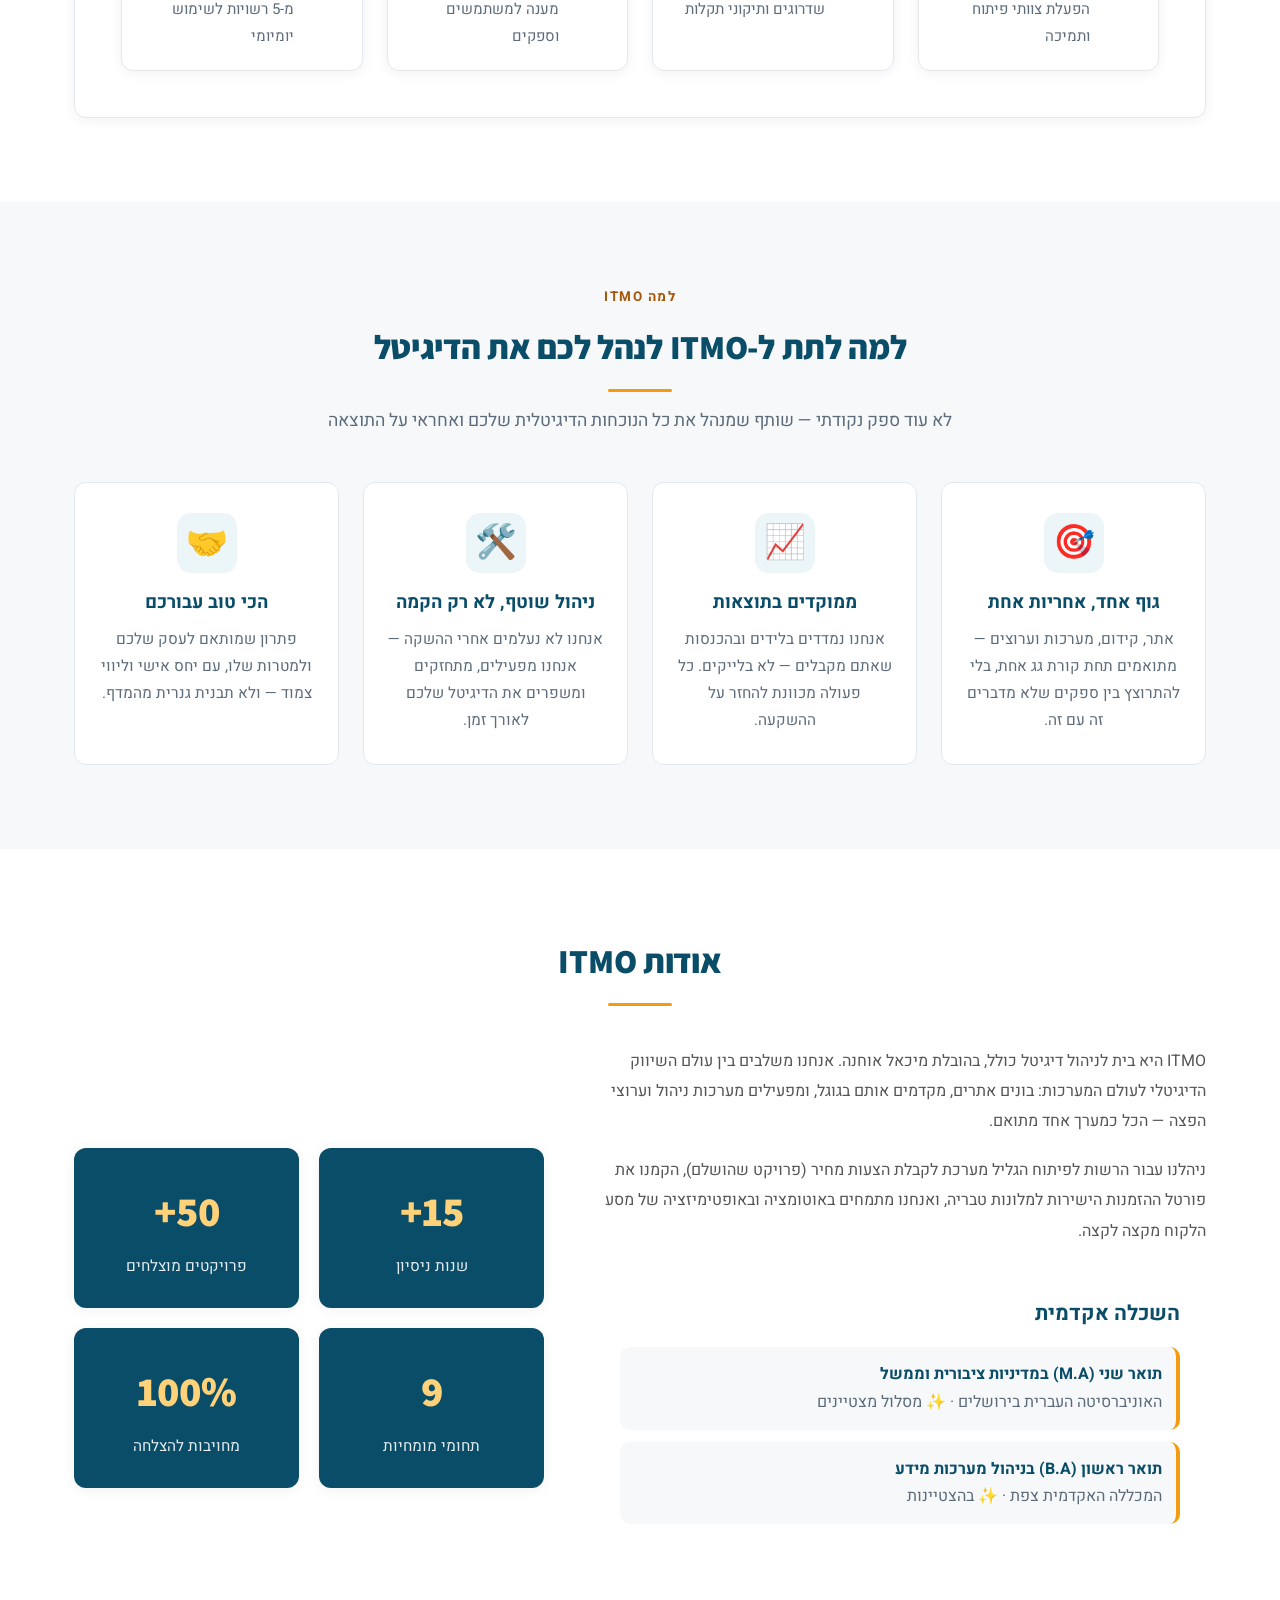
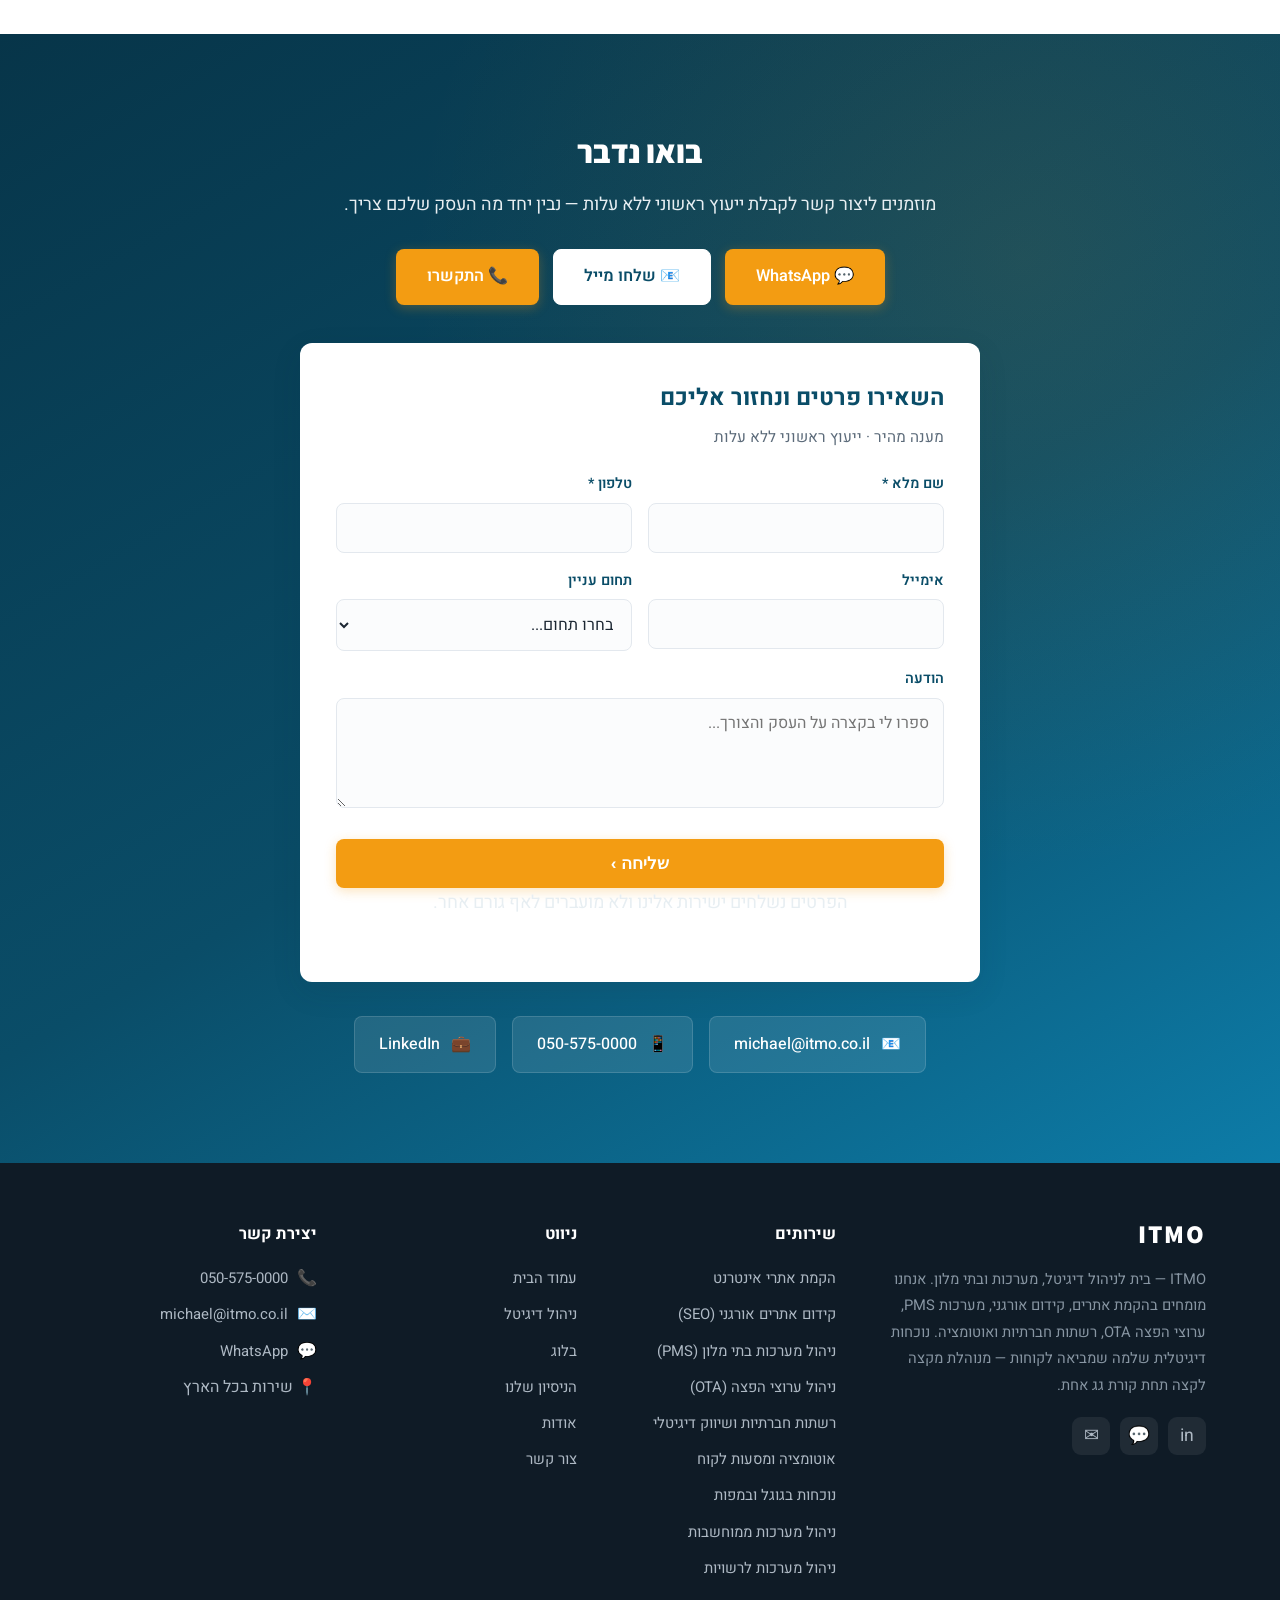
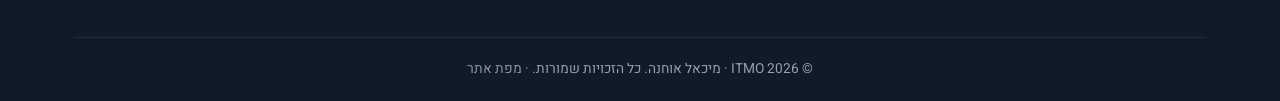
==== commit c88653bc: "שירות חדש: ניהול מערכות לרשויות; העשרת פרויקט ביז בגליל (5→18 רשויות)" ====
--- a/index.html
+++ b/index.html
@@ -144,16 +144,16 @@
         "@type": "Offer",
         "itemOffered": {
           "@type": "Service",
-          "name": "הצעות מחיר לרשויות",
-          "url": "https://www.itmo.co.il/services/procurement-systems.html"
-        }
-      },
-      {
-        "@type": "Offer",
-        "itemOffered": {
-          "@type": "Service",
           "name": "ניהול מערכות ממוחשבות",
           "url": "https://www.itmo.co.il/services/it-systems-management.html"
+        }
+      },
+      {
+        "@type": "Offer",
+        "itemOffered": {
+          "@type": "Service",
+          "name": "ניהול מערכות לרשויות",
+          "url": "https://www.itmo.co.il/services/public-sector-systems.html"
         }
       }
     ]
@@ -187,7 +187,7 @@
                         <a href="/services/digital-management.html">שירותים</a>
                         <ul class="dropdown">
                             <li><a href="/services/digital-management.html">🧭 ניהול דיגיטל (סקירה כללית)</a></li>
-                            <li><a href="/services/web-development.html">🌐 הקמת אתרי אינטרנט</a></li><li><a href="/services/seo.html">🚀 קידום אתרים אורגני (SEO)</a></li><li><a href="/services/hotel-management-systems.html">🏨 ניהול מערכות בתי מלון (PMS)</a></li><li><a href="/services/ota-channel-management.html">🌍 ניהול ערוצי הפצה (OTA)</a></li><li><a href="/services/social-media-marketing.html">📱 רשתות חברתיות ושיווק דיגיטלי</a></li><li><a href="/services/automation-customer-journey.html">🔄 אוטומציה ומסעות לקוח</a></li><li><a href="/services/google-business-local.html">🗺️ נוכחות בגוגל ובמפות</a></li><li><a href="/services/procurement-systems.html">📋 הצעות מחיר לרשויות</a></li><li><a href="/services/it-systems-management.html">💻 ניהול מערכות ממוחשבות</a></li>
+                            <li><a href="/services/web-development.html">🌐 הקמת אתרי אינטרנט</a></li><li><a href="/services/seo.html">🚀 קידום אתרים אורגני (SEO)</a></li><li><a href="/services/hotel-management-systems.html">🏨 ניהול מערכות בתי מלון (PMS)</a></li><li><a href="/services/ota-channel-management.html">🌍 ניהול ערוצי הפצה (OTA)</a></li><li><a href="/services/social-media-marketing.html">📱 רשתות חברתיות ושיווק דיגיטלי</a></li><li><a href="/services/automation-customer-journey.html">🔄 אוטומציה ומסעות לקוח</a></li><li><a href="/services/google-business-local.html">🗺️ נוכחות בגוגל ובמפות</a></li><li><a href="/services/it-systems-management.html">💻 ניהול מערכות ממוחשבות</a></li><li><a href="/services/public-sector-systems.html">🏛️ ניהול מערכות לרשויות</a></li>
                         </ul>
                     </li>
                     <li><a href="/blog.html">בלוג</a></li>
@@ -221,7 +221,7 @@
     <section id="services" class="section section--alt"><div class="container">
         <h2 class="section-title">השירותים שלנו</h2>
         <p class="section-subtitle">תשעה תחומי מומחיות — בחרו את מה שהעסק שלכם צריך, או קבלו ניהול דיגיטל כולל</p>
-        <div class="grid grid-3"><a class="service-link" href="/services/web-development.html"><div class="card"><span class="icon">🌐</span><h3>הקמת אתרי אינטרנט</h3><p>אתרים מהירים, מעוצבים וממירים עם SEO מובנה.</p><span class="more">קראו עוד ‹</span></div></a><a class="service-link" href="/services/seo.html"><div class="card"><span class="icon">🚀</span><h3>קידום אתרים אורגני (SEO)</h3><p>להגיע לעמוד הראשון בגוגל ולהביא תנועה איכותית.</p><span class="more">קראו עוד ‹</span></div></a><a class="service-link" href="/services/hotel-management-systems.html"><div class="card"><span class="icon">🏨</span><h3>ניהול מערכות בתי מלון (PMS)</h3><p>הפעלה וניהול של מערכת ה-PMS של המלון.</p><span class="more">קראו עוד ‹</span></div></a><a class="service-link" href="/services/ota-channel-management.html"><div class="card"><span class="icon">🌍</span><h3>ניהול ערוצי הפצה (OTA)</h3><p>נוכחות מנצחת ב-Booking, Agoda, Airbnb ו-Expedia.</p><span class="more">קראו עוד ‹</span></div></a><a class="service-link" href="/services/social-media-marketing.html"><div class="card"><span class="icon">📱</span><h3>רשתות חברתיות ושיווק דיגיטלי</h3><p>דפים, קמפיינים ממומנים ולידים איכותיים.</p><span class="more">קראו עוד ‹</span></div></a><a class="service-link" href="/services/automation-customer-journey.html"><div class="card"><span class="icon">🔄</span><h3>אוטומציה ומסעות לקוח</h3><p>תהליכים אוטומטיים שמגדילים המרות.</p><span class="more">קראו עוד ‹</span></div></a><a class="service-link" href="/services/google-business-local.html"><div class="card"><span class="icon">🗺️</span><h3>נוכחות בגוגל ובמפות</h3><p>Google עסק שלי, Maps ו-Waze לקהל מקומי.</p><span class="more">קראו עוד ‹</span></div></a><a class="service-link" href="/services/procurement-systems.html"><div class="card"><span class="icon">📋</span><h3>הצעות מחיר לרשויות</h3><p>ניהול מערכות הצעות מחיר לרשויות ומועצות.</p><span class="more">קראו עוד ‹</span></div></a><a class="service-link" href="/services/it-systems-management.html"><div class="card"><span class="icon">💻</span><h3>ניהול מערכות ממוחשבות</h3><p>חיבור וניהול כל המערכות הדיגיטליות לארגון.</p><span class="more">קראו עוד ‹</span></div></a></div>
+        <div class="grid grid-3"><a class="service-link" href="/services/web-development.html"><div class="card"><span class="icon">🌐</span><h3>הקמת אתרי אינטרנט</h3><p>אתרים מהירים, מעוצבים וממירים עם SEO מובנה.</p><span class="more">קראו עוד ‹</span></div></a><a class="service-link" href="/services/seo.html"><div class="card"><span class="icon">🚀</span><h3>קידום אתרים אורגני (SEO)</h3><p>להגיע לעמוד הראשון בגוגל ולהביא תנועה איכותית.</p><span class="more">קראו עוד ‹</span></div></a><a class="service-link" href="/services/hotel-management-systems.html"><div class="card"><span class="icon">🏨</span><h3>ניהול מערכות בתי מלון (PMS)</h3><p>הפעלה וניהול של מערכת ה-PMS של המלון.</p><span class="more">קראו עוד ‹</span></div></a><a class="service-link" href="/services/ota-channel-management.html"><div class="card"><span class="icon">🌍</span><h3>ניהול ערוצי הפצה (OTA)</h3><p>נוכחות מנצחת ב-Booking, Agoda, Airbnb ו-Expedia.</p><span class="more">קראו עוד ‹</span></div></a><a class="service-link" href="/services/social-media-marketing.html"><div class="card"><span class="icon">📱</span><h3>רשתות חברתיות ושיווק דיגיטלי</h3><p>דפים, קמפיינים ממומנים ולידים איכותיים.</p><span class="more">קראו עוד ‹</span></div></a><a class="service-link" href="/services/automation-customer-journey.html"><div class="card"><span class="icon">🔄</span><h3>אוטומציה ומסעות לקוח</h3><p>תהליכים אוטומטיים שמגדילים המרות.</p><span class="more">קראו עוד ‹</span></div></a><a class="service-link" href="/services/google-business-local.html"><div class="card"><span class="icon">🗺️</span><h3>נוכחות בגוגל ובמפות</h3><p>Google עסק שלי, Maps ו-Waze לקהל מקומי.</p><span class="more">קראו עוד ‹</span></div></a><a class="service-link" href="/services/it-systems-management.html"><div class="card"><span class="icon">💻</span><h3>ניהול מערכות ממוחשבות</h3><p>חיבור וניהול כל המערכות הדיגיטליות לארגון.</p><span class="more">קראו עוד ‹</span></div></a><a class="service-link" href="/services/public-sector-systems.html"><div class="card"><span class="icon">🏛️</span><h3>ניהול מערכות לרשויות</h3><p>הטמעה, הדרכה ותמיכה במערכות לרשויות וגופים ממשלתיים.</p><span class="more">קראו עוד ‹</span></div></a></div>
         <div style="text-align:center;margin-top:40px;"><a href="/services/digital-management.html" class="btn btn-outline">סקירת ניהול דיגיטל כולל ‹</a></div>
     </div></section>
 
@@ -240,14 +240,14 @@
             </div></div>
         <div class="card" style="padding:46px;margin-top:30px;">
             <div style="display:flex;gap:18px;align-items:center;margin-bottom:18px;flex-wrap:wrap;">
-                <div style="font-size:3rem;">🏛️</div><div><h3 style="font-size:1.7rem;margin:0;">מערכת לבקשת הצעות מחיר</h3>
+                <div style="font-size:3rem;">🏛️</div><div><h3 style="font-size:1.7rem;margin:0;">ביז בגליל — מערכת הצעות מחיר</h3>
                 <p style="color:var(--accent-text);font-weight:600;margin:0;">הרשות לפיתוח הגליל</p></div></div>
-            <p style="color:#555;line-height:1.9;">ניהלנו מערכת לבקשת הצעות מחיר לרשויות מקומיות ומועצות בגליל, עבור הרשות הממשלתית לפיתוח הגליל — פרויקט שהושלם בהצלחה. הוא כלל ניהול צוות פיתוח, תמיכה טכנית מלאה למשתמשים ולספקים, שדרוגים שוטפים, תיקון תקלות ומענה פיתוחי מקיף.</p>
+            <p style="color:#555;line-height:1.9;">במסגרת "ביז בגליל" ניהלנו והטמענו עבור הרשות לפיתוח הגליל מערכת לקבלת הצעות מחיר ברשויות הגליל. הרשות ניהלה ומימנה את הפרויקט, שהושלם בהצלחה. הצמחנו את הפלטפורמה מ-5 ל-18 רשויות פעילות, לצד הדרכות לעובדי הרשויות בכל הדרגים ויצירת מדריכים, מצגות ואמצעי תמיכה. <a href="/services/procurement-systems.html" style="color:var(--primary);font-weight:600;">קראו עוד על הפרויקט ‹</a></p>
             <div class="grid grid-4" style="margin-top:24px;">
                 <div class="feature"><span class="ficon">👥</span><div><strong>ניהול צוותים</strong><span>הפעלת צוותי פיתוח ותמיכה</span></div></div>
                 <div class="feature"><span class="ficon">🔧</span><div><strong>פיתוח ותחזוקה</strong><span>שדרוגים ותיקוני תקלות</span></div></div>
                 <div class="feature"><span class="ficon">💬</span><div><strong>תמיכה מקיפה</strong><span>מענה למשתמשים וספקים</span></div></div>
-                <div class="feature"><span class="ficon">📊</span><div><strong>ניהול המערכת</strong><span>אחריות מלאה על התפעול</span></div></div>
+                <div class="feature"><span class="ficon">📈</span><div><strong>גדלנו ל-18 רשויות</strong><span>מ-5 רשויות לשימוש יומיומי</span></div></div>
             </div></div>
     </div></section>
 
@@ -292,13 +292,13 @@
             <a href="tel:+972-50-5750000" class="btn btn-primary">📞 התקשרו</a>
         </div>
         <form class="form-card" id="leadForm" action="https://formspree.io/f/xnjygkea" method="POST">
-            <h3>השאירו פרטים ואחזור אליכם</h3><p class="sub">מענה מהיר · ייעוץ ראשוני ללא עלות</p>
+            <h3>השאירו פרטים ונחזור אליכם</h3><p class="sub">מענה מהיר · ייעוץ ראשוני ללא עלות</p>
             <div class="form-row">
                 <div class="form-group"><label for="name">שם מלא *</label><input id="name" name="name" required></div>
                 <div class="form-group"><label for="phone">טלפון *</label><input id="phone" name="phone" type="tel" required></div></div>
             <div class="form-row">
                 <div class="form-group"><label for="email">אימייל</label><input id="email" name="email" type="email"></div>
-                <div class="form-group"><label for="topic">תחום עניין</label><select id="topic" name="topic"><option value="">בחרו תחום...</option><option value="הקמת אתרי אינטרנט">הקמת אתרי אינטרנט</option><option value="קידום אתרים אורגני (SEO)">קידום אתרים אורגני (SEO)</option><option value="ניהול מערכות בתי מלון (PMS)">ניהול מערכות בתי מלון (PMS)</option><option value="ניהול ערוצי הפצה (OTA)">ניהול ערוצי הפצה (OTA)</option><option value="רשתות חברתיות ושיווק דיגיטלי">רשתות חברתיות ושיווק דיגיטלי</option><option value="אוטומציה ומסעות לקוח">אוטומציה ומסעות לקוח</option><option value="נוכחות בגוגל ובמפות">נוכחות בגוגל ובמפות</option><option value="הצעות מחיר לרשויות">הצעות מחיר לרשויות</option><option value="ניהול מערכות ממוחשבות">ניהול מערכות ממוחשבות</option></select></div></div>
+                <div class="form-group"><label for="topic">תחום עניין</label><select id="topic" name="topic"><option value="">בחרו תחום...</option><option value="הקמת אתרי אינטרנט">הקמת אתרי אינטרנט</option><option value="קידום אתרים אורגני (SEO)">קידום אתרים אורגני (SEO)</option><option value="ניהול מערכות בתי מלון (PMS)">ניהול מערכות בתי מלון (PMS)</option><option value="ניהול ערוצי הפצה (OTA)">ניהול ערוצי הפצה (OTA)</option><option value="רשתות חברתיות ושיווק דיגיטלי">רשתות חברתיות ושיווק דיגיטלי</option><option value="אוטומציה ומסעות לקוח">אוטומציה ומסעות לקוח</option><option value="נוכחות בגוגל ובמפות">נוכחות בגוגל ובמפות</option><option value="ניהול מערכות ממוחשבות">ניהול מערכות ממוחשבות</option><option value="ניהול מערכות לרשויות">ניהול מערכות לרשויות</option></select></div></div>
             <div class="form-group"><label for="message">הודעה</label><textarea id="message" name="message" placeholder="ספרו לי בקצרה על העסק והצורך..."></textarea></div>
             <button type="submit" class="btn btn-primary">שליחה ›</button>
             <p class="form-note">הפרטים נשלחים ישירות אלינו ולא מועברים לאף גורם אחר.</p>
@@ -317,7 +317,7 @@
           e.preventDefault();
           var btn=f.querySelector('button[type=submit]'); btn.disabled=true; btn.textContent='שולח...';
           fetch(f.action,{method:'POST',body:new FormData(f),headers:{'Accept':'application/json'}})
-          .then(function(r){ if(r.ok){ s.className='form-status ok'; s.textContent='תודה! הפרטים התקבלו ואחזור אליכם בהקדם.'; f.reset(); } else { s.className='form-status err'; s.textContent='אופס, הייתה תקלה. אפשר לפנות אליי בוואטסאפ או בטלפון.'; } })
+          .then(function(r){ if(r.ok){ s.className='form-status ok'; s.textContent='תודה! הפרטים התקבלו ונחזור אליכם בהקדם.'; f.reset(); } else { s.className='form-status err'; s.textContent='אופס, הייתה תקלה. אפשר לפנות אליי בוואטסאפ או בטלפון.'; } })
           .catch(function(){ s.className='form-status err'; s.textContent='אופס, הייתה תקלה. אפשר לפנות אליי בוואטסאפ או בטלפון.'; })
           .finally(function(){ btn.disabled=false; btn.textContent='שליחה ›'; });
         });
@@ -342,7 +342,7 @@
                 </div>
                 <div class="footer-col">
                     <h3>שירותים</h3>
-                    <ul><li><a href="/services/web-development.html">הקמת אתרי אינטרנט</a></li><li><a href="/services/seo.html">קידום אתרים אורגני (SEO)</a></li><li><a href="/services/hotel-management-systems.html">ניהול מערכות בתי מלון (PMS)</a></li><li><a href="/services/ota-channel-management.html">ניהול ערוצי הפצה (OTA)</a></li><li><a href="/services/social-media-marketing.html">רשתות חברתיות ושיווק דיגיטלי</a></li><li><a href="/services/automation-customer-journey.html">אוטומציה ומסעות לקוח</a></li><li><a href="/services/google-business-local.html">נוכחות בגוגל ובמפות</a></li><li><a href="/services/procurement-systems.html">הצעות מחיר לרשויות</a></li><li><a href="/services/it-systems-management.html">ניהול מערכות ממוחשבות</a></li></ul>
+                    <ul><li><a href="/services/web-development.html">הקמת אתרי אינטרנט</a></li><li><a href="/services/seo.html">קידום אתרים אורגני (SEO)</a></li><li><a href="/services/hotel-management-systems.html">ניהול מערכות בתי מלון (PMS)</a></li><li><a href="/services/ota-channel-management.html">ניהול ערוצי הפצה (OTA)</a></li><li><a href="/services/social-media-marketing.html">רשתות חברתיות ושיווק דיגיטלי</a></li><li><a href="/services/automation-customer-journey.html">אוטומציה ומסעות לקוח</a></li><li><a href="/services/google-business-local.html">נוכחות בגוגל ובמפות</a></li><li><a href="/services/it-systems-management.html">ניהול מערכות ממוחשבות</a></li><li><a href="/services/public-sector-systems.html">ניהול מערכות לרשויות</a></li></ul>
                 </div>
                 <div class="footer-col">
                     <h3>ניווט</h3>
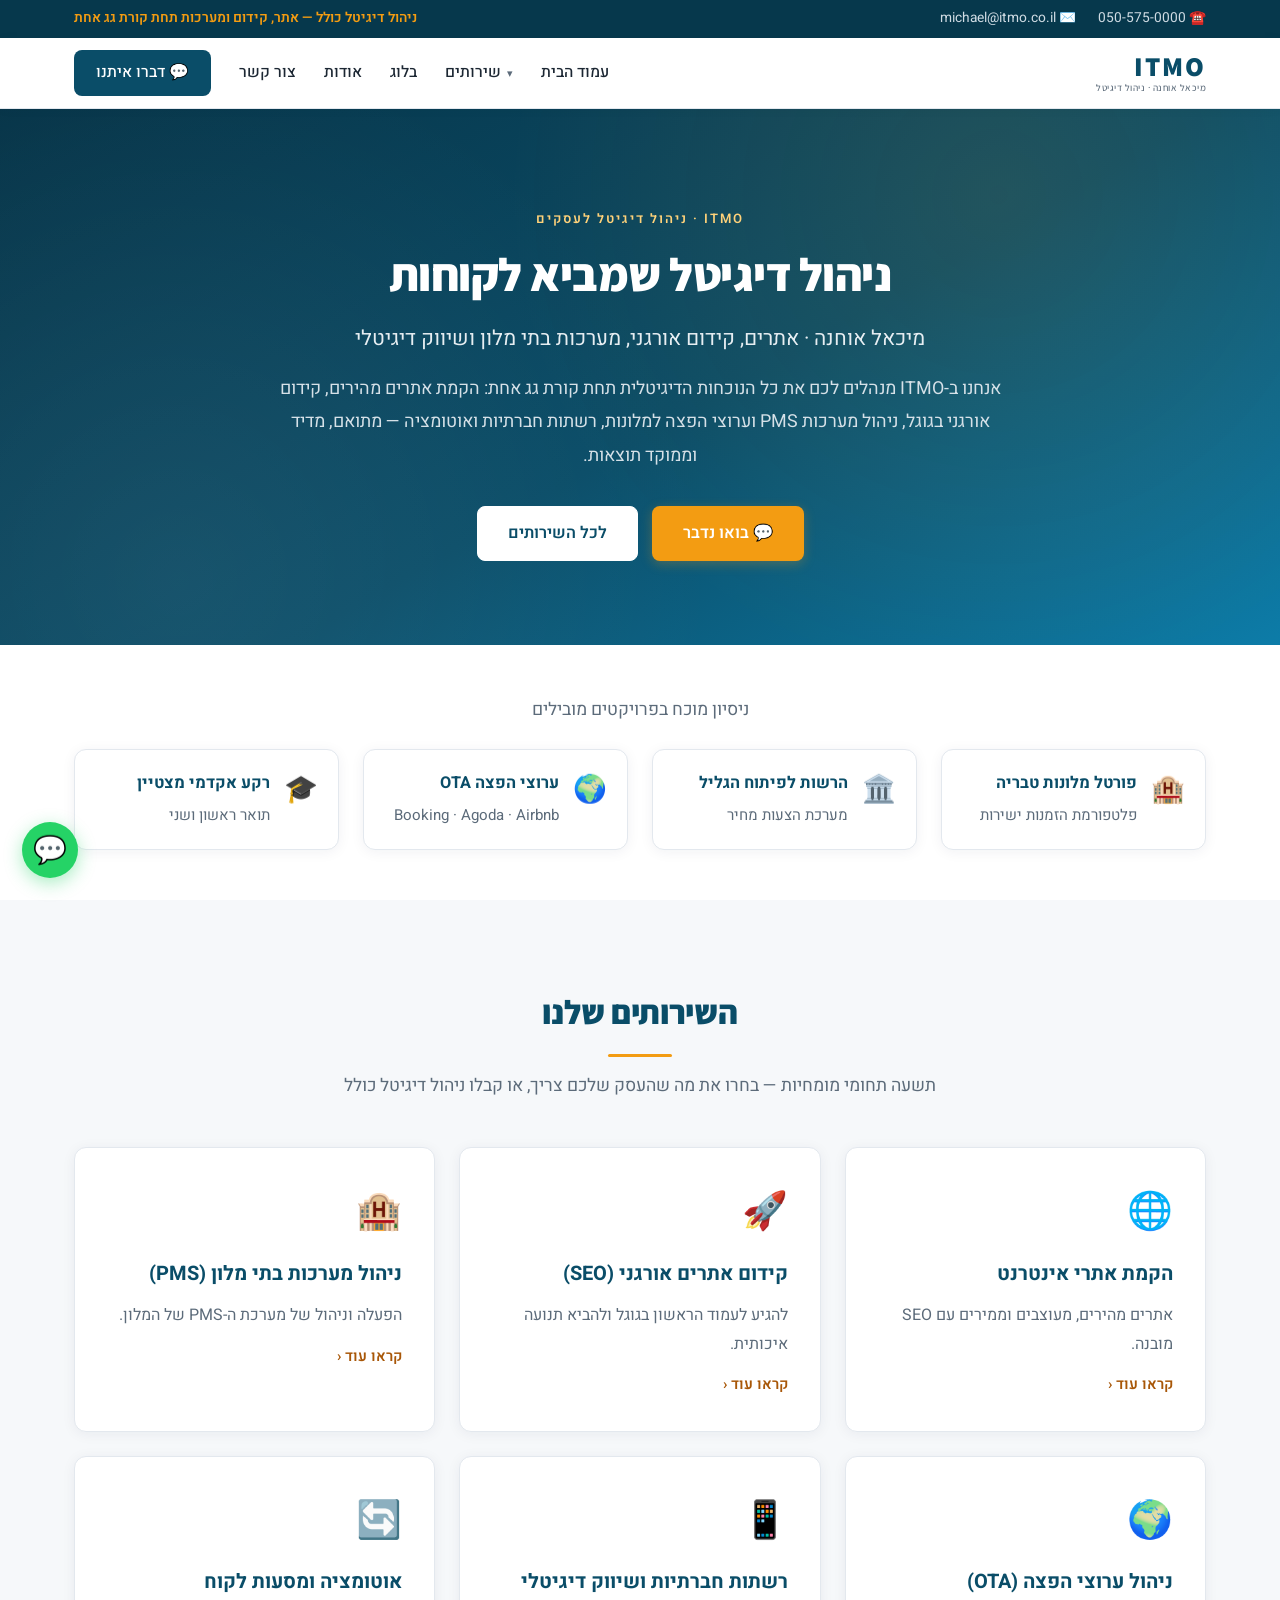
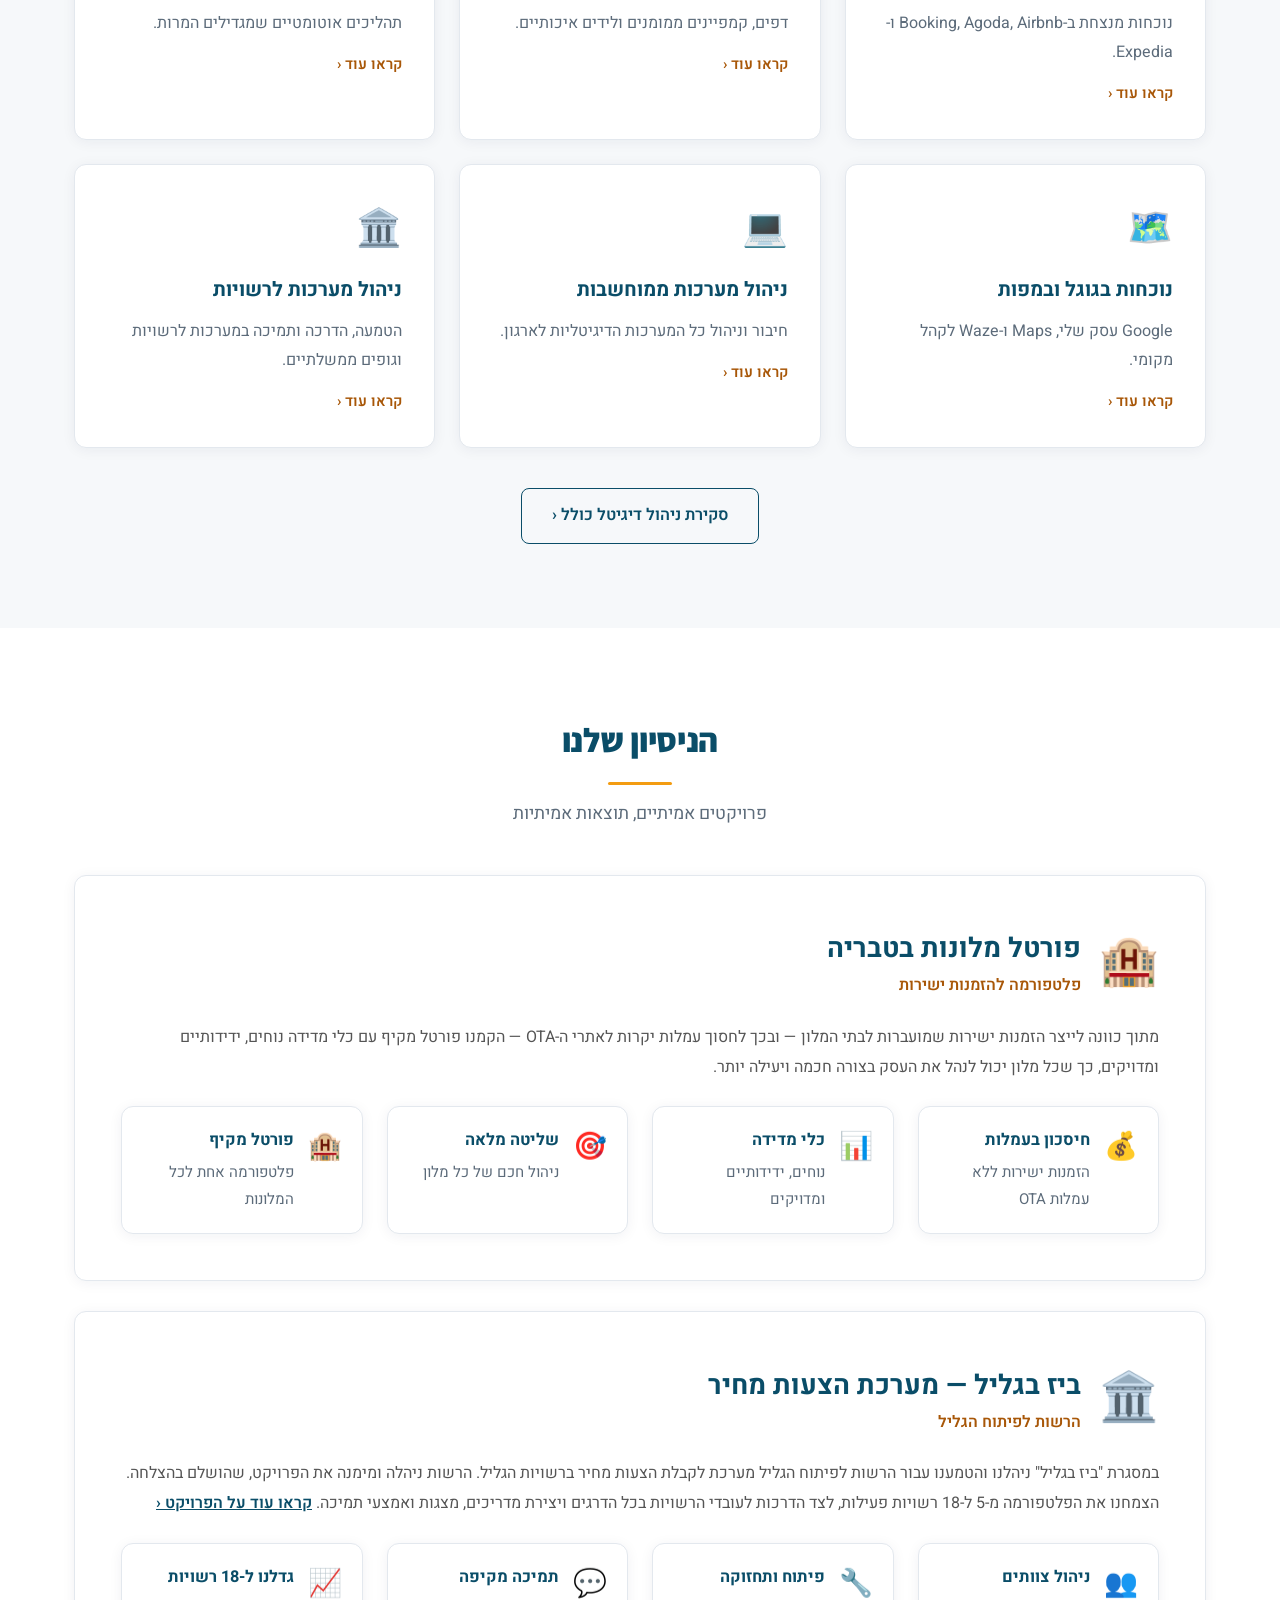
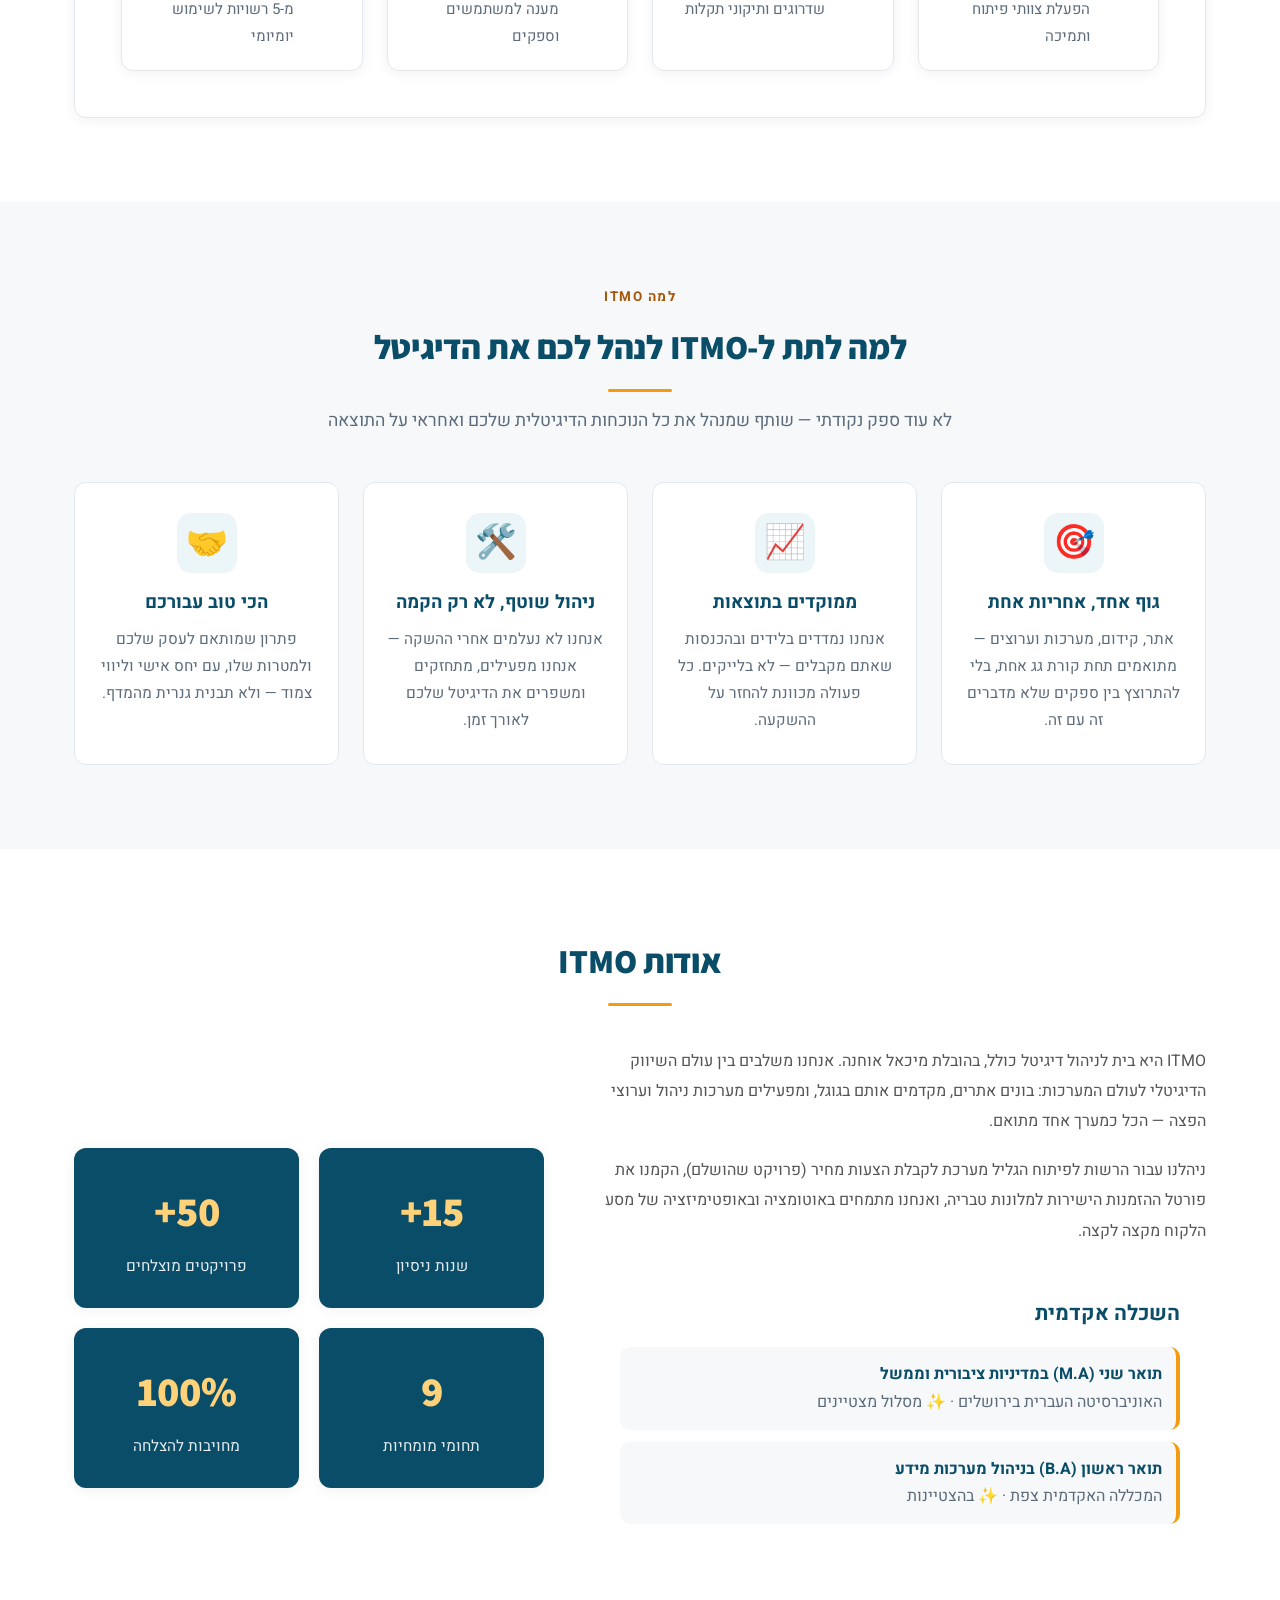
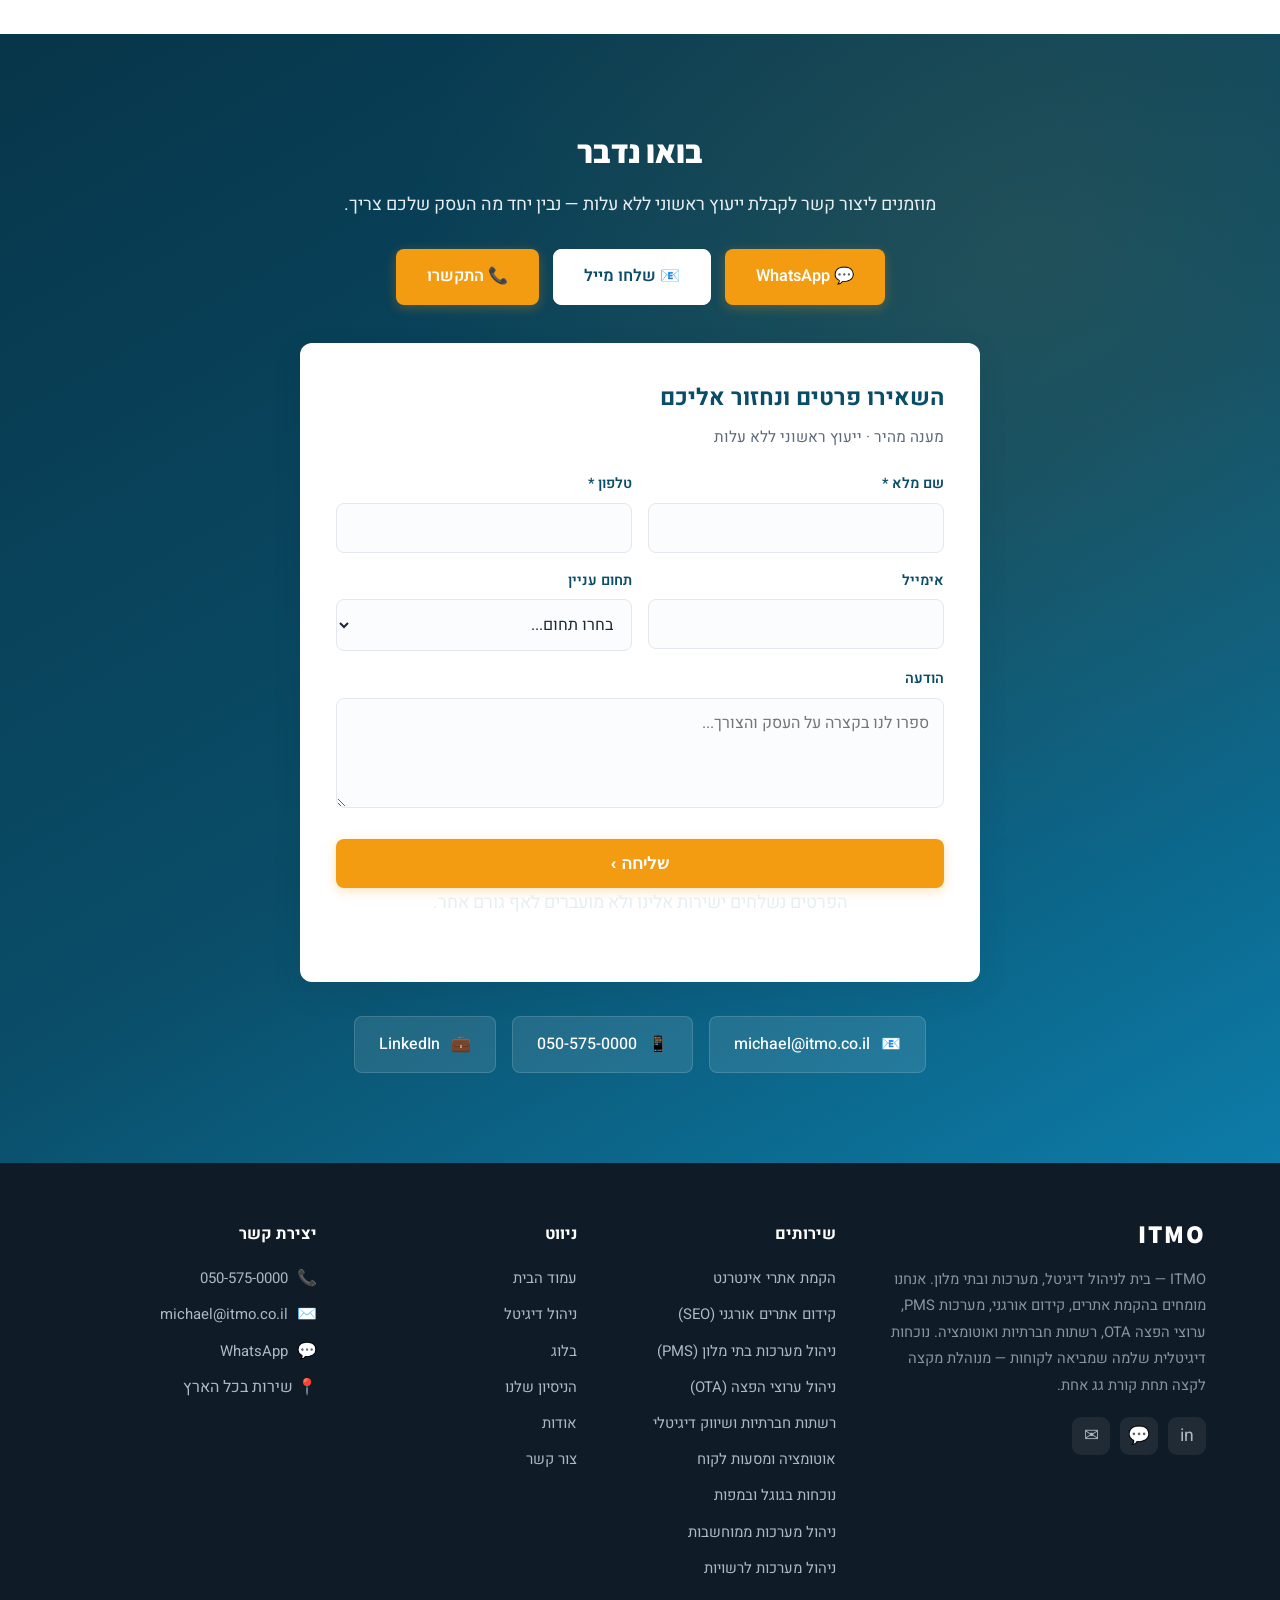
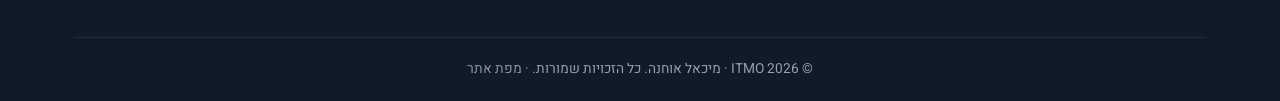
==== commit 59c3fe7e: "תיקון קול: דברו איתנו, למה לעבוד איתנו, ספרו לנו, לפנות אלינו" ====
--- a/index.html
+++ b/index.html
@@ -193,7 +193,7 @@
                     <li><a href="/blog.html">בלוג</a></li>
                     <li><a href="/#about">אודות</a></li>
                     <li><a href="/#contact">צור קשר</a></li>
-                    <li><a class="nav-cta" href="https://wa.me/972505750000" target="_blank" rel="noopener">💬 דברו איתי</a></li>
+                    <li><a class="nav-cta" href="https://wa.me/972505750000" target="_blank" rel="noopener">💬 דברו איתנו</a></li>
                 </ul>
             </nav>
         </div></div>
@@ -299,7 +299,7 @@
             <div class="form-row">
                 <div class="form-group"><label for="email">אימייל</label><input id="email" name="email" type="email"></div>
                 <div class="form-group"><label for="topic">תחום עניין</label><select id="topic" name="topic"><option value="">בחרו תחום...</option><option value="הקמת אתרי אינטרנט">הקמת אתרי אינטרנט</option><option value="קידום אתרים אורגני (SEO)">קידום אתרים אורגני (SEO)</option><option value="ניהול מערכות בתי מלון (PMS)">ניהול מערכות בתי מלון (PMS)</option><option value="ניהול ערוצי הפצה (OTA)">ניהול ערוצי הפצה (OTA)</option><option value="רשתות חברתיות ושיווק דיגיטלי">רשתות חברתיות ושיווק דיגיטלי</option><option value="אוטומציה ומסעות לקוח">אוטומציה ומסעות לקוח</option><option value="נוכחות בגוגל ובמפות">נוכחות בגוגל ובמפות</option><option value="ניהול מערכות ממוחשבות">ניהול מערכות ממוחשבות</option><option value="ניהול מערכות לרשויות">ניהול מערכות לרשויות</option></select></div></div>
-            <div class="form-group"><label for="message">הודעה</label><textarea id="message" name="message" placeholder="ספרו לי בקצרה על העסק והצורך..."></textarea></div>
+            <div class="form-group"><label for="message">הודעה</label><textarea id="message" name="message" placeholder="ספרו לנו בקצרה על העסק והצורך..."></textarea></div>
             <button type="submit" class="btn btn-primary">שליחה ›</button>
             <p class="form-note">הפרטים נשלחים ישירות אלינו ולא מועברים לאף גורם אחר.</p>
             <div class="form-status" id="formStatus"></div>
@@ -317,8 +317,8 @@
           e.preventDefault();
           var btn=f.querySelector('button[type=submit]'); btn.disabled=true; btn.textContent='שולח...';
           fetch(f.action,{method:'POST',body:new FormData(f),headers:{'Accept':'application/json'}})
-          .then(function(r){ if(r.ok){ s.className='form-status ok'; s.textContent='תודה! הפרטים התקבלו ונחזור אליכם בהקדם.'; f.reset(); } else { s.className='form-status err'; s.textContent='אופס, הייתה תקלה. אפשר לפנות אליי בוואטסאפ או בטלפון.'; } })
-          .catch(function(){ s.className='form-status err'; s.textContent='אופס, הייתה תקלה. אפשר לפנות אליי בוואטסאפ או בטלפון.'; })
+          .then(function(r){ if(r.ok){ s.className='form-status ok'; s.textContent='תודה! הפרטים התקבלו ונחזור אליכם בהקדם.'; f.reset(); } else { s.className='form-status err'; s.textContent='אופס, הייתה תקלה. אפשר לפנות אלינו בוואטסאפ או בטלפון.'; } })
+          .catch(function(){ s.className='form-status err'; s.textContent='אופס, הייתה תקלה. אפשר לפנות אלינו בוואטסאפ או בטלפון.'; })
           .finally(function(){ btn.disabled=false; btn.textContent='שליחה ›'; });
         });
       })();
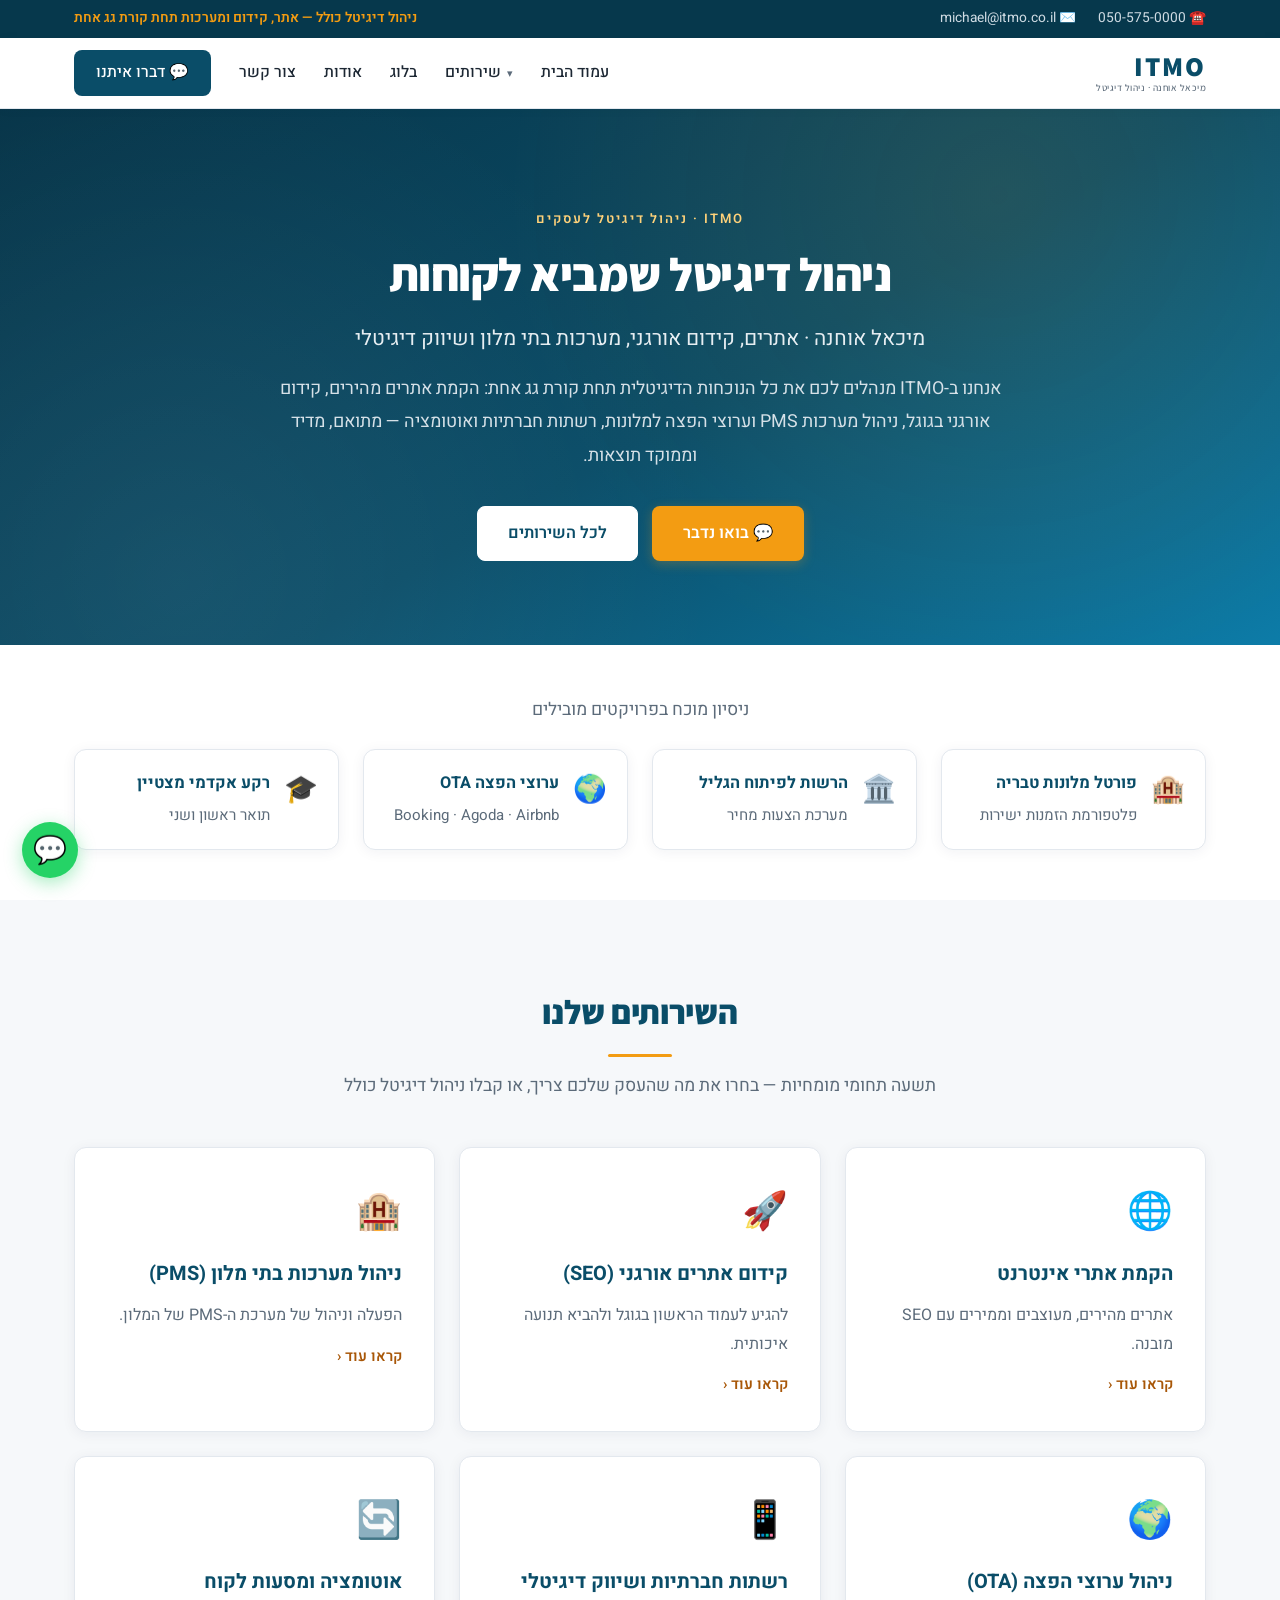
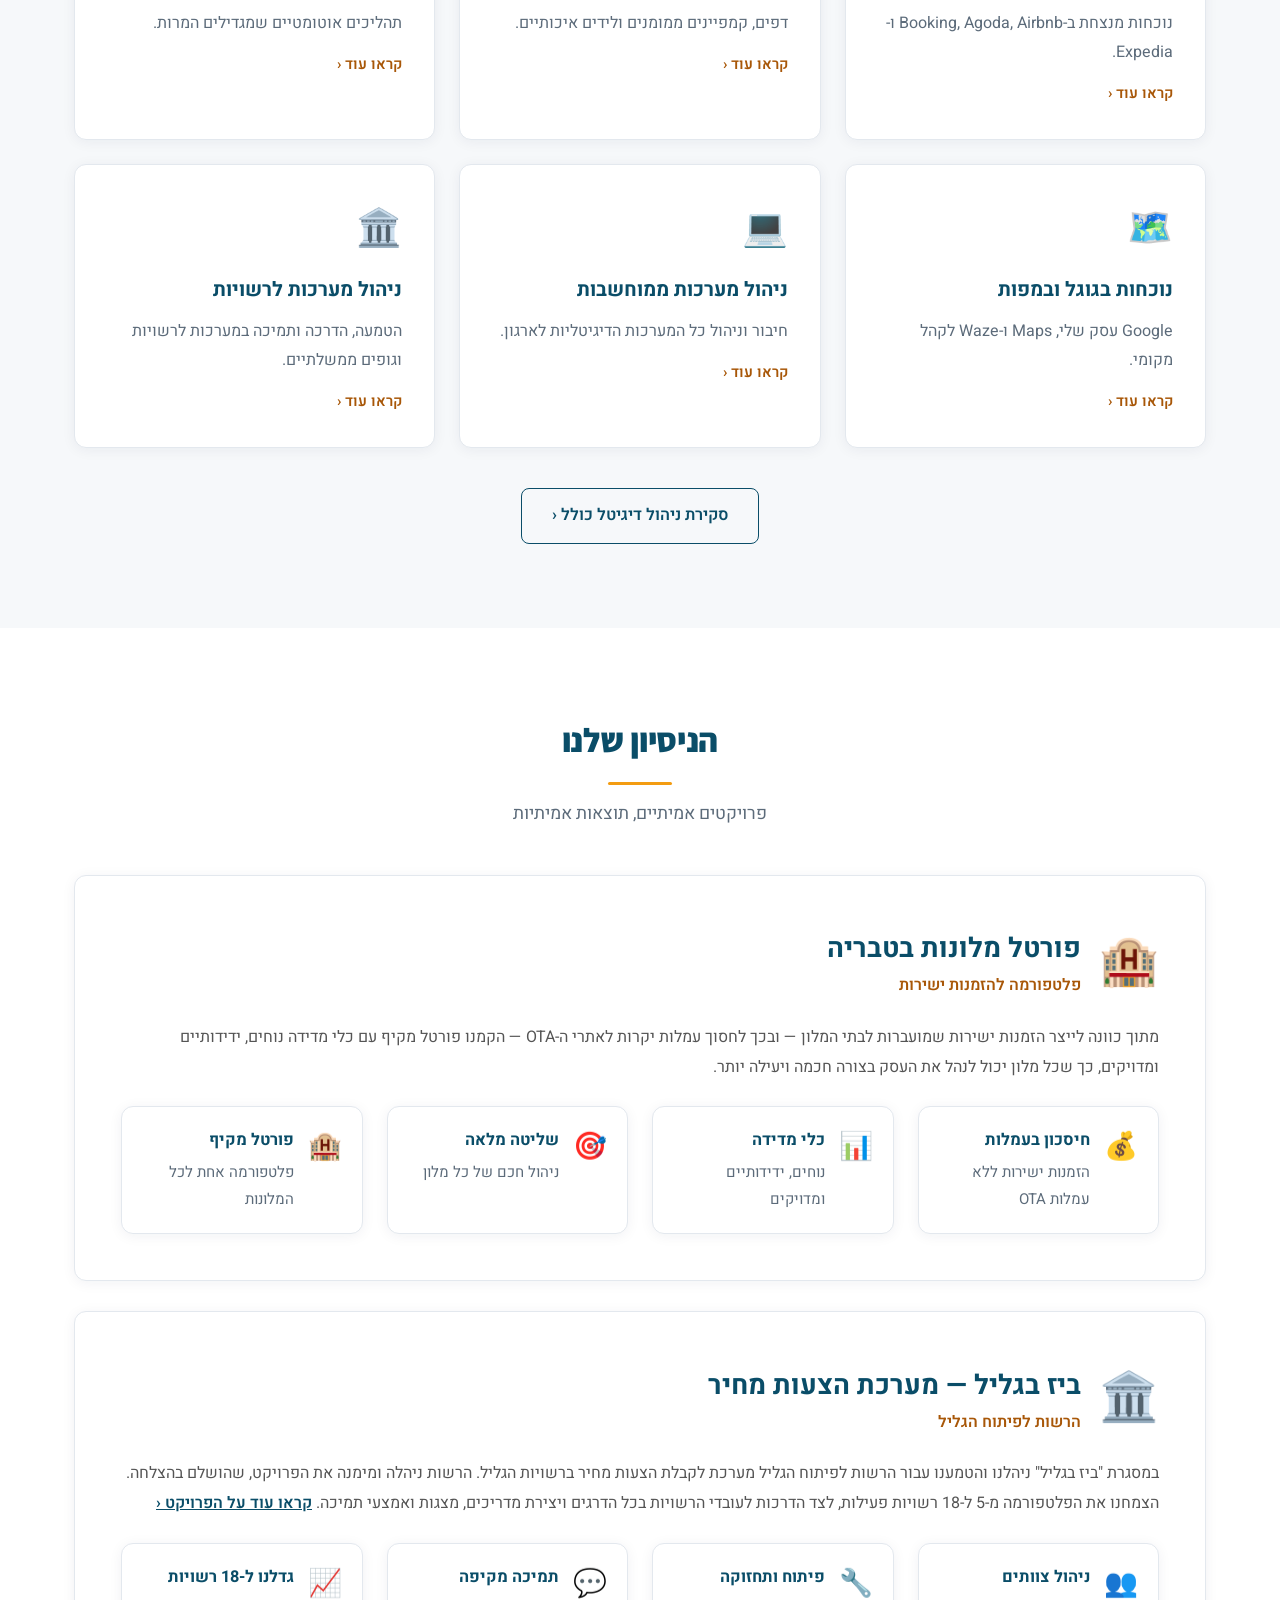
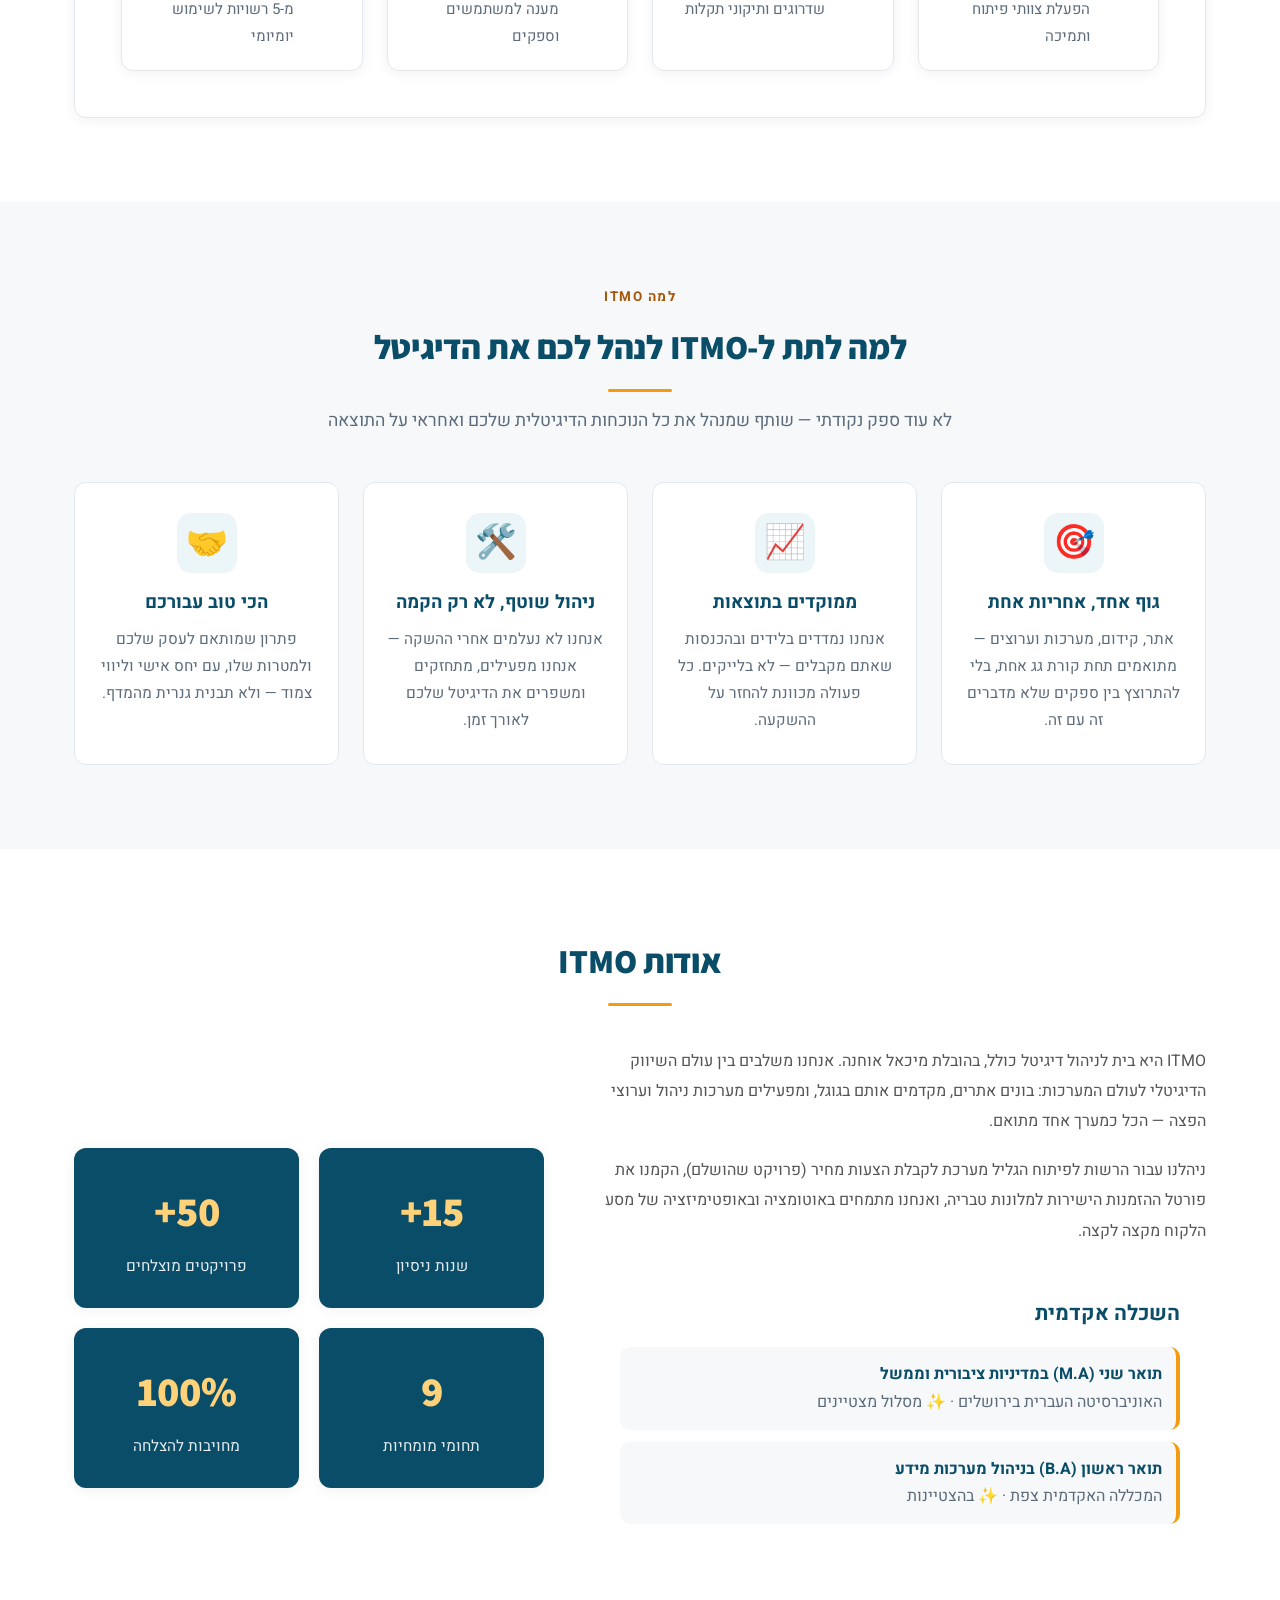
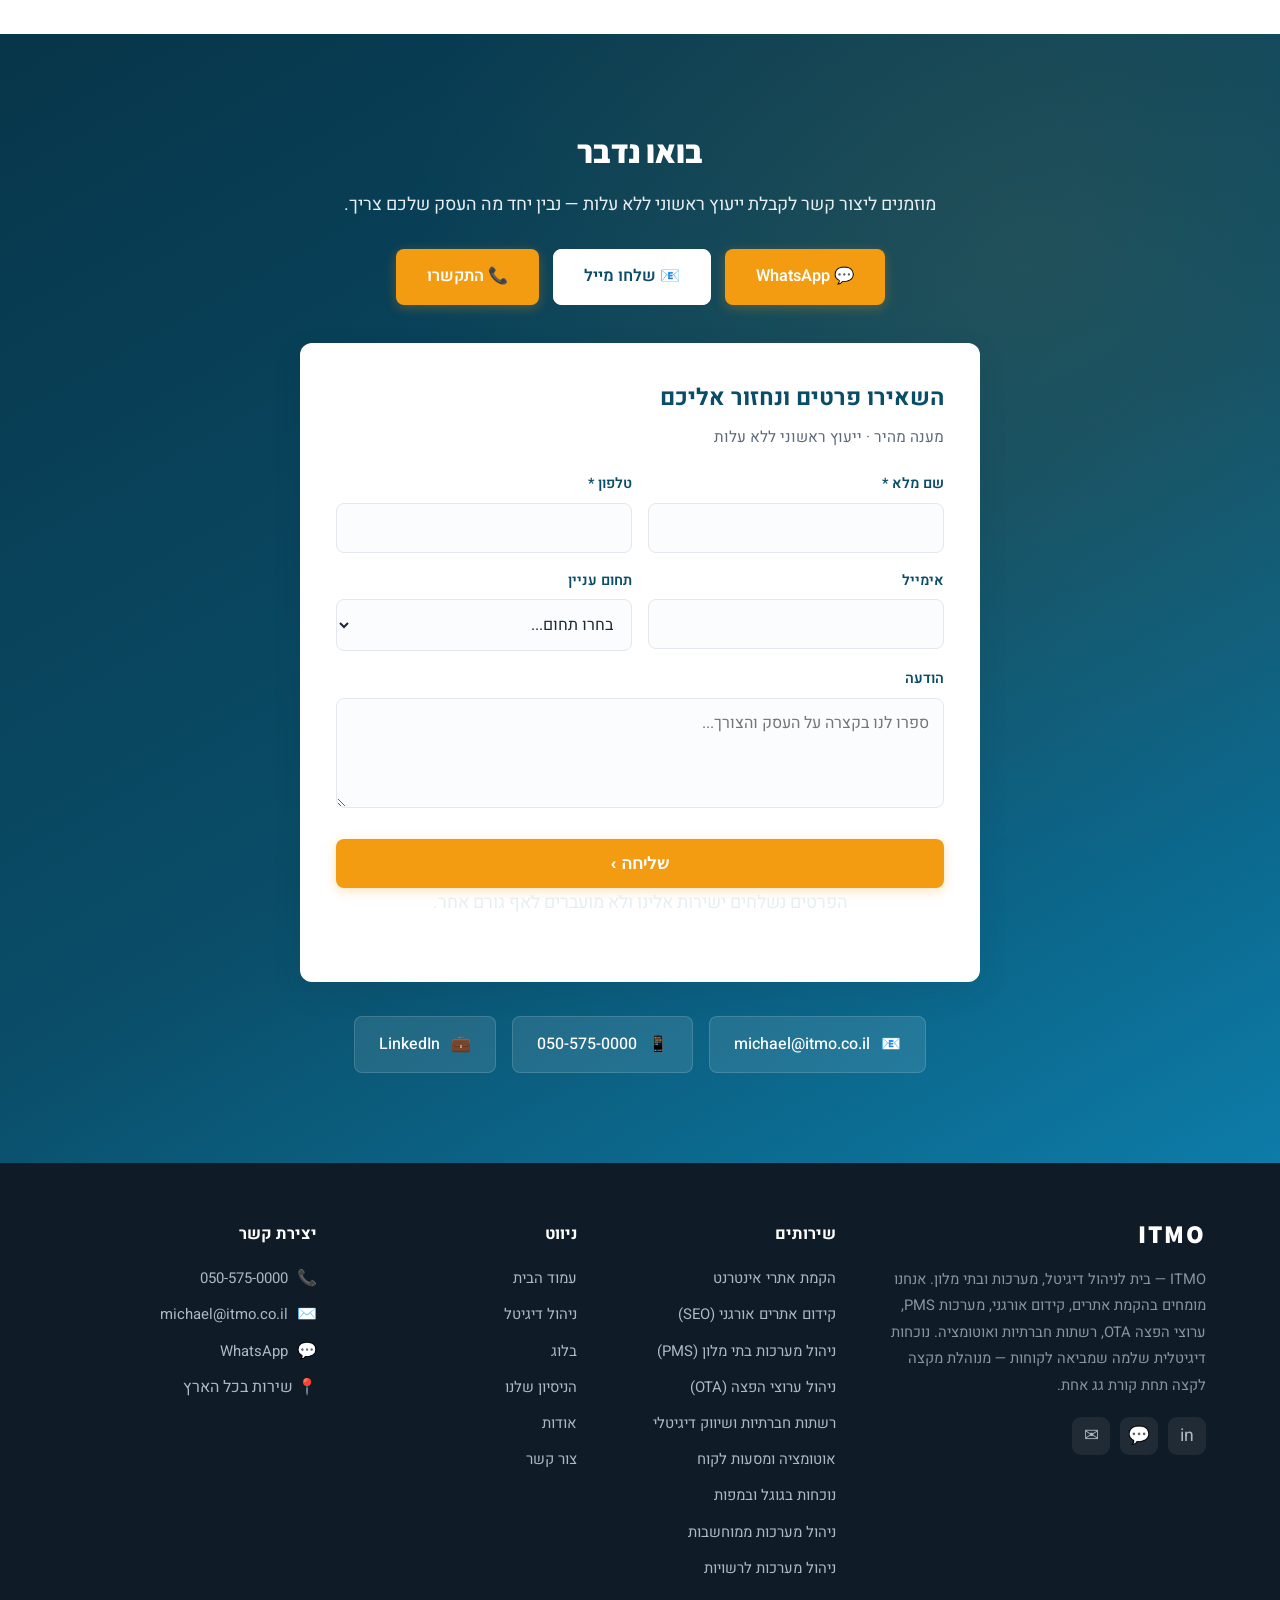
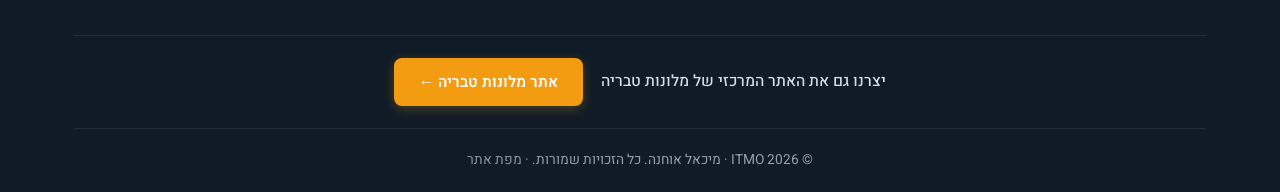
==== commit 295b0bff: "קישור פוטר סייטוויד לאתר מלונות טבריה (SEO backlink)" ====
--- a/index.html
+++ b/index.html
@@ -365,6 +365,10 @@
                     </ul>
                 </div>
             </div>
+            <div class="footer-credit">
+                <span>יצרנו גם את האתר המרכזי של מלונות טבריה</span>
+                <a href="https://www.hotels-tiberias.co.il" target="_blank" rel="noopener" class="btn btn-primary">אתר מלונות טבריה ←</a>
+            </div>
             <div class="footer-bottom">
                 <p>&copy; 2026 ITMO · מיכאל אוחנה. כל הזכויות שמורות. · <a href="/sitemap.xml">מפת אתר</a></p>
             </div>
--- a/assets/css/main.css
+++ b/assets/css/main.css
@@ -270,7 +270,11 @@
     display: flex; align-items: center; justify-content: center; font-size: 1.1rem; transition: all .2s; }
 .footer-social a:hover { background: var(--accent); transform: translateY(-2px); }
 .footer-contact li { display: flex; gap: 9px; align-items: center; }
-.footer-bottom { border-top: 1px solid rgba(255,255,255,0.08); margin-top: 46px; padding: 20px 0;
+.footer-credit { margin-top: 44px; padding: 22px 0; border-top: 1px solid rgba(255,255,255,0.08);
+    display: flex; align-items: center; justify-content: center; gap: 18px; flex-wrap: wrap; text-align: center; }
+.footer-credit span { color: #d3dce4; font-size: 0.98rem; font-weight: 500; }
+.footer-credit .btn { padding: 10px 24px; font-size: 0.96rem; }
+.footer-bottom { border-top: 1px solid rgba(255,255,255,0.08); margin-top: 0; padding: 20px 0;
     text-align: center; font-size: 0.86rem; color: #93a0ad; }
 .footer-bottom a { color: #8896a3; text-decoration: none; }
 
